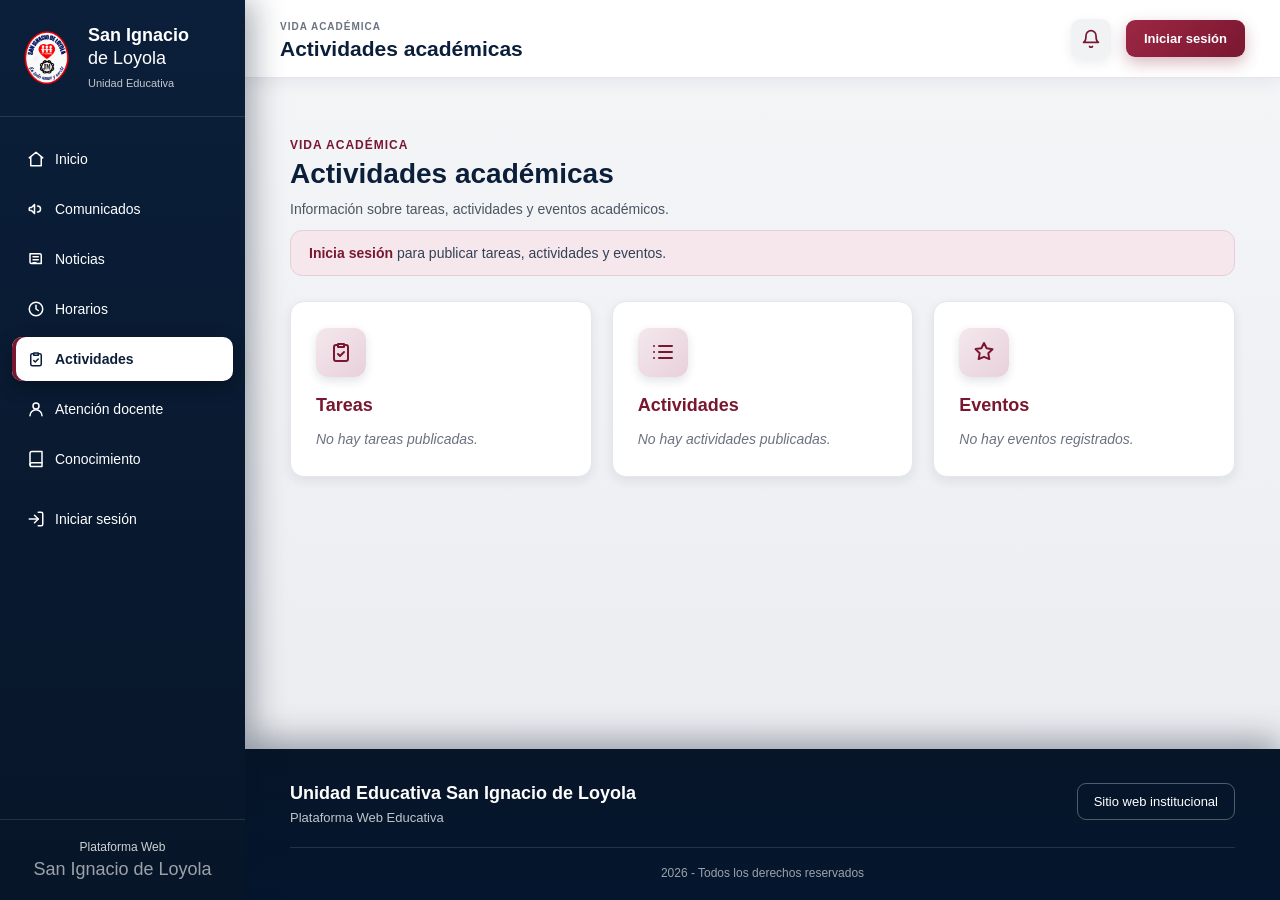
==== actividades.html @ c2bb5d1f "Agrega modulo Conocimiento con estudiantes y docentes" ====
<!DOCTYPE html>
<html lang="es">

<head>
    <meta charset="UTF-8">
    <meta name="viewport" content="width=device-width, initial-scale=1.0">

    <title>Actividades - San Ignacio de Loyola</title>

    <link rel="icon" type="image/png" href="logo.png">
    <link rel="stylesheet" href="estilos.css">
</head>

<body>

    <aside class="barra-lateral">

        <div class="marca">

            <div class="logo-circular">
    <img src="logo.png" alt="Logo San Ignacio de Loyola">
</div>

            <div class="nombre-colegio">
                <h1>San Ignacio</h1>
                <p>de Loyola</p>
                <span>Unidad Educativa</span>
            </div>

        </div>

        <nav class="menu-lateral">

            <a href="index.html">
                <span>Inicio</span>
            </a>

            <a href="comunicados.html">
                <span>Comunicados</span>
            </a>

            <a href="noticias.html">
                <span>Noticias</span>
            </a>

            <a href="horarios.html">
                <span>Horarios</span>
            </a>

            <a href="actividades.html" class="activo">
                <span>Actividades</span>
            </a>

            <a href="docentes.html">
                <span>Atención docente</span>
            </a>

            <a href="conocimiento.html">
                <span>Conocimiento</span>
            </a>

            <a href="login.html" class="menu-login">
                <span>Iniciar sesión</span>
            </a>

        </nav>

        <div class="lateral-pie">
            <p>Plataforma Web</p>
            <span>San Ignacio de Loyola</span>
        </div>

    </aside>

    <div class="contenido-principal">

        <header class="barra-superior">

            <div>
                <span class="pequeno-titulo">
                    VIDA ACADÉMICA
                </span>

                <h2>
                    Actividades académicas
                </h2>
            </div>

            <div class="acciones-superior">

                <button class="boton-icono" title="Notificaciones" aria-label="Notificaciones">
                </button>

                <a href="login.html" class="boton-acceso">
                    Iniciar sesión
                </a>

            </div>

        </header>

        <main>

            <section class="seccion">

                <div class="titulo-seccion">

                    <span>VIDA ACADÉMICA</span>

                    <h2>
                        Actividades académicas
                    </h2>

                    <p>
                        Información sobre tareas, actividades
                        y eventos académicos.
                    </p>

                </div>

                <p class="aviso-sesion" id="aviso-sesion" hidden>

                    <a href="login.html">Inicia sesión</a>
                    para publicar tareas, actividades y eventos.

                </p>

                <div class="panel-publicar" id="panel-publicar" hidden>

                    <div class="panel-encabezado">

                        <h3>Publicar nueva actividad</h3>

                        <button
                            type="button"
                            id="cerrar-sesion"
                            class="boton-cerrar"
                        >
                            Cerrar sesión
                        </button>

                    </div>

                    <form id="form-publicar">

                        <div class="campo">

                            <label for="tipo">Tipo</label>

                            <select id="tipo" name="tipo">
                                <option value="tarea">Tarea</option>
                                <option value="actividad">Actividad</option>
                                <option value="evento">Evento</option>
                            </select>

                        </div>

                        <div class="campo">

                            <label for="titulo">Título</label>

                            <input
                                type="text"
                                id="titulo"
                                name="titulo"
                                maxlength="120"
                                required
                            >

                        </div>

                        <div class="campo campo-ancho">

                            <label for="descripcion">Descripción</label>

                            <textarea
                                id="descripcion"
                                name="descripcion"
                                rows="3"
                                maxlength="500"
                                required
                            ></textarea>

                        </div>

                        <div class="campo" id="campo-fecha" hidden>

                            <label for="fecha">Fecha del evento</label>

                            <input type="date" id="fecha" name="fecha">

                        </div>

                        <div class="campo-acciones">

                            <button
                                type="submit"
                                class="boton-tarjeta"
                                id="boton-publicar"
                            >
                                Publicar
                            </button>

                            <button
                                type="button"
                                class="boton-cancelar"
                                id="cancelar-edicion"
                                hidden
                            >
                                Cancelar
                            </button>

                        </div>

                    </form>

                </div>

                <div class="tarjetas">

                    <article class="tarjeta">

                        <div class="icono-tarjeta icono-clipboard">
                        </div>

                        <h3>
                            Tareas
                        </h3>

                        <div class="lista-items" id="lista-tarea"></div>

                    </article>

                    <article class="tarjeta">

                        <div class="icono-tarjeta icono-list">
                        </div>

                        <h3>
                            Actividades
                        </h3>

                        <div class="lista-items" id="lista-actividad"></div>

                    </article>

                    <article class="tarjeta">

                        <div class="icono-tarjeta icono-star">
                        </div>

                        <h3>
                            Eventos
                        </h3>

                        <div class="lista-items" id="lista-evento"></div>

                    </article>

                </div>

            </section>

        </main>

        <footer>

            <div class="pie-contenido">

                <div class="pie-marca">

                    <h3>
                        Unidad Educativa San Ignacio de Loyola
                    </h3>

                    <p>
                        Plataforma Web Educativa
                    </p>

                </div>

                <div class="pie-enlace">

                    <a
                        href="https://sites.google.com/view/sanignaciooruro"
                        target="_blank"
                        rel="noopener"
                    >
                        Sitio web institucional
                    </a>

                </div>

            </div>

            <div class="pie-inferior">

                <p>
                    2026 - Todos los derechos reservados
                </p>

            </div>

        </footer>

    </div>

    <script src="sesion.js"></script>
    <script src="actividades.js"></script>

</body>

</html>
---- estilos.css ----
/* =========================================
   ESTILOS GENERALES
========================================= */

* {
    margin: 0;
    padding: 0;
    box-sizing: border-box;
}

:root {
    --guindo: #7a1730;
    --guindo-claro: #9c2745;
    --guindo-oscuro: #5c1124;
    --azul: #0b1f3a;
    --azul-oscuro: #071528;
    --azul-claro: #14315a;
    --texto: #111111;
    --texto-suave: #4b5563;
    --borde: #e5e7eb;
    --blanco: #ffffff;
    --negro: #000000;
    --sombra-sm: 0 4px 12px rgba(11, 31, 58, 0.08);
    --sombra-md: 0 10px 25px rgba(11, 31, 58, 0.14);
    --sombra-lg: 0 20px 45px rgba(11, 31, 58, 0.22);
    --transicion: all 0.3s ease;
}

html {
    scroll-behavior: smooth;
}

body {
    font-family: Arial, Helvetica, sans-serif;
    background: linear-gradient(180deg, #f5f6f8 0%, #e9ebef 100%);
    background-attachment: fixed;
    color: var(--texto);
    min-height: 100vh;
}

::selection {
    background: var(--azul);
    color: white;
}

::-webkit-scrollbar {
    width: 11px;
}

::-webkit-scrollbar-track {
    background: #e5e7eb;
}

::-webkit-scrollbar-thumb {
    background: linear-gradient(180deg, var(--azul), var(--azul-claro));
    border-radius: 20px;
    border: 2px solid #e5e7eb;
}

::-webkit-scrollbar-thumb:hover {
    background: var(--azul-claro);
}

a:focus-visible,
button:focus-visible,
input:focus-visible {
    outline: 3px solid #7a1730;
    outline-offset: 2px;
}


/* =========================================
   ICONOS
========================================= */

.menu-lateral a::before,
.icono-tarjeta::before,
.icono-grande::before,
.icono-noticia::before,
.icono-login::before,
.usuario-activo::before,
.boton-icono::before {
    content: "";

    display: block;

    flex-shrink: 0;

    background-color: currentColor;

    -webkit-mask-repeat: no-repeat;
    mask-repeat: no-repeat;

    -webkit-mask-position: center;
    mask-position: center;

    -webkit-mask-size: contain;
    mask-size: contain;
}

.menu-lateral a::before {
    width: 18px;
    height: 18px;

    margin-right: 10px;
}

.boton-icono::before {
    width: 20px;
    height: 20px;

    margin: auto;
}

.usuario-activo::before {
    width: 16px;
    height: 16px;

    margin-right: 6px;
}

.icono-tarjeta::before,
.icono-grande::before,
.icono-noticia::before,
.icono-login::before {
    width: 24px;
    height: 24px;
}

.menu-lateral a[href="index.html"]::before {
    -webkit-mask-image: url("data:image/svg+xml,%3Csvg xmlns='http://www.w3.org/2000/svg' viewBox='0 0 24 24' fill='none' stroke='black' stroke-width='2' stroke-linecap='round' stroke-linejoin='round'%3E%3Cpath d='M3 10.5 12 3l9 7.5'/%3E%3Cpath d='M5 9.5V21h14V9.5'/%3E%3C/svg%3E");
    mask-image: url("data:image/svg+xml,%3Csvg xmlns='http://www.w3.org/2000/svg' viewBox='0 0 24 24' fill='none' stroke='black' stroke-width='2' stroke-linecap='round' stroke-linejoin='round'%3E%3Cpath d='M3 10.5 12 3l9 7.5'/%3E%3Cpath d='M5 9.5V21h14V9.5'/%3E%3C/svg%3E");
}

.menu-lateral a[href="comunicados.html"]::before,
.icono-megaphone::before {
    -webkit-mask-image: url("data:image/svg+xml,%3Csvg xmlns='http://www.w3.org/2000/svg' viewBox='0 0 24 24' fill='none' stroke='black' stroke-width='2' stroke-linecap='round' stroke-linejoin='round'%3E%3Cpath d='M3 11v2a1 1 0 0 0 1 1h2l4 4V6L6 10H4a1 1 0 0 0-1 1z'/%3E%3Cpath d='M14 8a4 4 0 0 1 0 8'/%3E%3C/svg%3E");
    mask-image: url("data:image/svg+xml,%3Csvg xmlns='http://www.w3.org/2000/svg' viewBox='0 0 24 24' fill='none' stroke='black' stroke-width='2' stroke-linecap='round' stroke-linejoin='round'%3E%3Cpath d='M3 11v2a1 1 0 0 0 1 1h2l4 4V6L6 10H4a1 1 0 0 0-1 1z'/%3E%3Cpath d='M14 8a4 4 0 0 1 0 8'/%3E%3C/svg%3E");
}

.menu-lateral a[href="noticias.html"]::before,
.icono-newspaper::before {
    -webkit-mask-image: url("data:image/svg+xml,%3Csvg xmlns='http://www.w3.org/2000/svg' viewBox='0 0 24 24' fill='none' stroke='black' stroke-width='2' stroke-linecap='round' stroke-linejoin='round'%3E%3Cpath d='M4 5h13a2 2 0 0 1 2 2v11H6a2 2 0 0 1-2-2V5z'/%3E%3Cpath d='M8 9h7'/%3E%3Cpath d='M8 13h7'/%3E%3Cpath d='M8 17h4'/%3E%3C/svg%3E");
    mask-image: url("data:image/svg+xml,%3Csvg xmlns='http://www.w3.org/2000/svg' viewBox='0 0 24 24' fill='none' stroke='black' stroke-width='2' stroke-linecap='round' stroke-linejoin='round'%3E%3Cpath d='M4 5h13a2 2 0 0 1 2 2v11H6a2 2 0 0 1-2-2V5z'/%3E%3Cpath d='M8 9h7'/%3E%3Cpath d='M8 13h7'/%3E%3Cpath d='M8 17h4'/%3E%3C/svg%3E");
}

.menu-lateral a[href="horarios.html"]::before,
.icono-clock::before {
    -webkit-mask-image: url("data:image/svg+xml,%3Csvg xmlns='http://www.w3.org/2000/svg' viewBox='0 0 24 24' fill='none' stroke='black' stroke-width='2' stroke-linecap='round' stroke-linejoin='round'%3E%3Ccircle cx='12' cy='12' r='9'/%3E%3Cpath d='M12 7v5l3 2'/%3E%3C/svg%3E");
    mask-image: url("data:image/svg+xml,%3Csvg xmlns='http://www.w3.org/2000/svg' viewBox='0 0 24 24' fill='none' stroke='black' stroke-width='2' stroke-linecap='round' stroke-linejoin='round'%3E%3Ccircle cx='12' cy='12' r='9'/%3E%3Cpath d='M12 7v5l3 2'/%3E%3C/svg%3E");
}

.menu-lateral a[href="actividades.html"]::before,
.icono-clipboard::before {
    -webkit-mask-image: url("data:image/svg+xml,%3Csvg xmlns='http://www.w3.org/2000/svg' viewBox='0 0 24 24' fill='none' stroke='black' stroke-width='2' stroke-linecap='round' stroke-linejoin='round'%3E%3Cpath d='M9 4h6v3H9z'/%3E%3Cpath d='M9 5H7a2 2 0 0 0-2 2v12a2 2 0 0 0 2 2h10a2 2 0 0 0 2-2V7a2 2 0 0 0-2-2h-2'/%3E%3Cpath d='M9 14l2 2 4-4'/%3E%3C/svg%3E");
    mask-image: url("data:image/svg+xml,%3Csvg xmlns='http://www.w3.org/2000/svg' viewBox='0 0 24 24' fill='none' stroke='black' stroke-width='2' stroke-linecap='round' stroke-linejoin='round'%3E%3Cpath d='M9 4h6v3H9z'/%3E%3Cpath d='M9 5H7a2 2 0 0 0-2 2v12a2 2 0 0 0 2 2h10a2 2 0 0 0 2-2V7a2 2 0 0 0-2-2h-2'/%3E%3Cpath d='M9 14l2 2 4-4'/%3E%3C/svg%3E");
}

.menu-lateral a[href="docentes.html"]::before,
.icono-person::before,
.usuario-activo::before {
    -webkit-mask-image: url("data:image/svg+xml,%3Csvg xmlns='http://www.w3.org/2000/svg' viewBox='0 0 24 24' fill='none' stroke='black' stroke-width='2' stroke-linecap='round' stroke-linejoin='round'%3E%3Ccircle cx='12' cy='8' r='4'/%3E%3Cpath d='M4 21a8 8 0 0 1 16 0'/%3E%3C/svg%3E");
    mask-image: url("data:image/svg+xml,%3Csvg xmlns='http://www.w3.org/2000/svg' viewBox='0 0 24 24' fill='none' stroke='black' stroke-width='2' stroke-linecap='round' stroke-linejoin='round'%3E%3Ccircle cx='12' cy='8' r='4'/%3E%3Cpath d='M4 21a8 8 0 0 1 16 0'/%3E%3C/svg%3E");
}

.menu-lateral a[href="login.html"]::before,
.icono-login-arrow::before {
    -webkit-mask-image: url("data:image/svg+xml,%3Csvg xmlns='http://www.w3.org/2000/svg' viewBox='0 0 24 24' fill='none' stroke='black' stroke-width='2' stroke-linecap='round' stroke-linejoin='round'%3E%3Cpath d='M15 3h4a2 2 0 0 1 2 2v14a2 2 0 0 1-2 2h-4'/%3E%3Cpath d='M10 17l5-5-5-5'/%3E%3Cpath d='M15 12H3'/%3E%3C/svg%3E");
    mask-image: url("data:image/svg+xml,%3Csvg xmlns='http://www.w3.org/2000/svg' viewBox='0 0 24 24' fill='none' stroke='black' stroke-width='2' stroke-linecap='round' stroke-linejoin='round'%3E%3Cpath d='M15 3h4a2 2 0 0 1 2 2v14a2 2 0 0 1-2 2h-4'/%3E%3Cpath d='M10 17l5-5-5-5'/%3E%3Cpath d='M15 12H3'/%3E%3C/svg%3E");
}

.boton-icono::before,
.icono-bell::before {
    -webkit-mask-image: url("data:image/svg+xml,%3Csvg xmlns='http://www.w3.org/2000/svg' viewBox='0 0 24 24' fill='none' stroke='black' stroke-width='2' stroke-linecap='round' stroke-linejoin='round'%3E%3Cpath d='M18 8a6 6 0 1 0-12 0c0 7-3 8-3 8h18s-3-1-3-8'/%3E%3Cpath d='M13.7 21a2 2 0 0 1-3.4 0'/%3E%3C/svg%3E");
    mask-image: url("data:image/svg+xml,%3Csvg xmlns='http://www.w3.org/2000/svg' viewBox='0 0 24 24' fill='none' stroke='black' stroke-width='2' stroke-linecap='round' stroke-linejoin='round'%3E%3Cpath d='M18 8a6 6 0 1 0-12 0c0 7-3 8-3 8h18s-3-1-3-8'/%3E%3Cpath d='M13.7 21a2 2 0 0 1-3.4 0'/%3E%3C/svg%3E");
}

.icono-calendar::before {
    -webkit-mask-image: url("data:image/svg+xml,%3Csvg xmlns='http://www.w3.org/2000/svg' viewBox='0 0 24 24' fill='none' stroke='black' stroke-width='2' stroke-linecap='round' stroke-linejoin='round'%3E%3Crect x='3' y='4' width='18' height='18' rx='2'/%3E%3Cpath d='M16 2v4'/%3E%3Cpath d='M8 2v4'/%3E%3Cpath d='M3 10h18'/%3E%3C/svg%3E");
    mask-image: url("data:image/svg+xml,%3Csvg xmlns='http://www.w3.org/2000/svg' viewBox='0 0 24 24' fill='none' stroke='black' stroke-width='2' stroke-linecap='round' stroke-linejoin='round'%3E%3Crect x='3' y='4' width='18' height='18' rx='2'/%3E%3Cpath d='M16 2v4'/%3E%3Cpath d='M8 2v4'/%3E%3Cpath d='M3 10h18'/%3E%3C/svg%3E");
}

.icono-list::before {
    -webkit-mask-image: url("data:image/svg+xml,%3Csvg xmlns='http://www.w3.org/2000/svg' viewBox='0 0 24 24' fill='none' stroke='black' stroke-width='2' stroke-linecap='round' stroke-linejoin='round'%3E%3Cpath d='M8 6h13'/%3E%3Cpath d='M8 12h13'/%3E%3Cpath d='M8 18h13'/%3E%3Cpath d='M3 6h.01'/%3E%3Cpath d='M3 12h.01'/%3E%3Cpath d='M3 18h.01'/%3E%3C/svg%3E");
    mask-image: url("data:image/svg+xml,%3Csvg xmlns='http://www.w3.org/2000/svg' viewBox='0 0 24 24' fill='none' stroke='black' stroke-width='2' stroke-linecap='round' stroke-linejoin='round'%3E%3Cpath d='M8 6h13'/%3E%3Cpath d='M8 12h13'/%3E%3Cpath d='M8 18h13'/%3E%3Cpath d='M3 6h.01'/%3E%3Cpath d='M3 12h.01'/%3E%3Cpath d='M3 18h.01'/%3E%3C/svg%3E");
}

.icono-star::before {
    -webkit-mask-image: url("data:image/svg+xml,%3Csvg xmlns='http://www.w3.org/2000/svg' viewBox='0 0 24 24' fill='none' stroke='black' stroke-width='2' stroke-linecap='round' stroke-linejoin='round'%3E%3Cpath d='m12 3 2.6 5.3 5.9.9-4.2 4.1 1 5.8L12 16.8 6.7 19l1-5.8-4.2-4.1 5.9-.9z'/%3E%3C/svg%3E");
    mask-image: url("data:image/svg+xml,%3Csvg xmlns='http://www.w3.org/2000/svg' viewBox='0 0 24 24' fill='none' stroke='black' stroke-width='2' stroke-linecap='round' stroke-linejoin='round'%3E%3Cpath d='m12 3 2.6 5.3 5.9.9-4.2 4.1 1 5.8L12 16.8 6.7 19l1-5.8-4.2-4.1 5.9-.9z'/%3E%3C/svg%3E");
}

.icono-lock::before {
    -webkit-mask-image: url("data:image/svg+xml,%3Csvg xmlns='http://www.w3.org/2000/svg' viewBox='0 0 24 24' fill='none' stroke='black' stroke-width='2' stroke-linecap='round' stroke-linejoin='round'%3E%3Crect x='5' y='11' width='14' height='9' rx='2'/%3E%3Cpath d='M8 11V8a4 4 0 0 1 8 0v3'/%3E%3C/svg%3E");
    mask-image: url("data:image/svg+xml,%3Csvg xmlns='http://www.w3.org/2000/svg' viewBox='0 0 24 24' fill='none' stroke='black' stroke-width='2' stroke-linecap='round' stroke-linejoin='round'%3E%3Crect x='5' y='11' width='14' height='9' rx='2'/%3E%3Cpath d='M8 11V8a4 4 0 0 1 8 0v3'/%3E%3C/svg%3E");
}

.menu-lateral a[href="conocimiento.html"]::before,
.icono-book::before {
    -webkit-mask-image: url("data:image/svg+xml,%3Csvg xmlns='http://www.w3.org/2000/svg' viewBox='0 0 24 24' fill='none' stroke='black' stroke-width='2' stroke-linecap='round' stroke-linejoin='round'%3E%3Cpath d='M4 19.5A2.5 2.5 0 0 1 6.5 17H20'/%3E%3Cpath d='M6.5 2H20v20H6.5A2.5 2.5 0 0 1 4 19.5v-15A2.5 2.5 0 0 1 6.5 2z'/%3E%3C/svg%3E");
    mask-image: url("data:image/svg+xml,%3Csvg xmlns='http://www.w3.org/2000/svg' viewBox='0 0 24 24' fill='none' stroke='black' stroke-width='2' stroke-linecap='round' stroke-linejoin='round'%3E%3Cpath d='M4 19.5A2.5 2.5 0 0 1 6.5 17H20'/%3E%3Cpath d='M6.5 2H20v20H6.5A2.5 2.5 0 0 1 4 19.5v-15A2.5 2.5 0 0 1 6.5 2z'/%3E%3C/svg%3E");
}

.icono-pdf::before {
    -webkit-mask-image: url("data:image/svg+xml,%3Csvg xmlns='http://www.w3.org/2000/svg' viewBox='0 0 24 24' fill='none' stroke='black' stroke-width='2' stroke-linecap='round' stroke-linejoin='round'%3E%3Cpath d='M14 2H6a2 2 0 0 0-2 2v16a2 2 0 0 0 2 2h12a2 2 0 0 0 2-2V8z'/%3E%3Cpath d='M14 2v6h6'/%3E%3Cpath d='M8 13h8'/%3E%3Cpath d='M8 17h8'/%3E%3C/svg%3E");
    mask-image: url("data:image/svg+xml,%3Csvg xmlns='http://www.w3.org/2000/svg' viewBox='0 0 24 24' fill='none' stroke='black' stroke-width='2' stroke-linecap='round' stroke-linejoin='round'%3E%3Cpath d='M14 2H6a2 2 0 0 0-2 2v16a2 2 0 0 0 2 2h12a2 2 0 0 0 2-2V8z'/%3E%3Cpath d='M14 2v6h6'/%3E%3Cpath d='M8 13h8'/%3E%3Cpath d='M8 17h8'/%3E%3C/svg%3E");
}


/* =========================================
   MENÚ LATERAL
========================================= */

.barra-lateral {
    position: fixed;
    left: 0;
    top: 0;

    width: 245px;
    height: 100vh;

    background: linear-gradient(
        180deg,
        #0b1f3a,
        #071528
    );

    color: white;

    display: flex;
    flex-direction: column;

    z-index: 1000;

    box-shadow: 8px 0 30px rgba(7, 21, 40, 0.35);
}


/* =========================================
   MARCA / LOGO
========================================= */

.marca {
    display: flex;
    align-items: center;

    padding: 25px 18px;

    border-bottom: 1px solid rgba(255, 255, 255, 0.12);
}

.logo-circular {
    width: 58px;
    height: 58px;

    display: flex;
    align-items: center;
    justify-content: center;

    margin-right: 12px;
}

.logo-circular img {
    width: 100%;
    height: 100%;

    object-fit: contain;

    display: block;
}

.nombre-colegio h1 {
    font-size: 18px;
    margin-bottom: 2px;
}

.nombre-colegio p {
    font-size: 18px;
    margin-bottom: 4px;
}

.nombre-colegio span {
    font-size: 11px;
    opacity: 0.75;
}


/* =========================================
   MENÚ
========================================= */

.menu-lateral {
    padding: 20px 12px;

    display: flex;
    flex-direction: column;

    gap: 6px;
}

.menu-lateral a {
    display: flex;
    align-items: center;

    padding: 13px 15px;

    color: white;
    text-decoration: none;

    border-radius: 10px;

    font-size: 14px;

    transition: all 0.3s ease;
}

.menu-lateral a:hover {
    background: rgba(255, 255, 255, 0.14);

    transform: translateX(4px);

    box-shadow: 0 4px 12px rgba(0, 0, 0, 0.25);
}

.menu-lateral a.activo {
    background: white;
    color: #0b1f3a;

    font-weight: bold;

    box-shadow: 0 6px 18px rgba(0, 0, 0, 0.3), inset 4px 0 0 var(--guindo);
}

.menu-login {
    margin-top: 10px;
}


/* =========================================
   PIE DEL MENÚ LATERAL
========================================= */

.lateral-pie {
    margin-top: auto;

    padding: 20px;

    border-top: 1px solid rgba(255, 255, 255, 0.12);

    text-align: center;
}

.lateral-pie p {
    font-size: 12px;
    opacity: 0.8;

    margin-bottom: 5px;
}

.lateral-pie span {
    font-size: 18px;
    opacity: 0.6;
}


/* =========================================
   CONTENIDO PRINCIPAL
========================================= */

.contenido-principal {
    margin-left: 245px;

    min-height: 100vh;

    display: flex;
    flex-direction: column;
}

.contenido-principal main {
    flex: 1;
}


/* =========================================
   BARRA SUPERIOR
========================================= */

.barra-superior {
    height: 78px;

    background: white;

    display: flex;
    align-items: center;
    justify-content: space-between;

    padding: 0 35px;

    border-bottom: 1px solid #e5e7eb;

    box-shadow: 0 4px 18px rgba(11, 31, 58, 0.07);

    position: sticky;
    top: 0;

    z-index: 900;
}

.pequeno-titulo {
    font-size: 10px;

    color: #6b7280;

    letter-spacing: 1px;

    font-weight: bold;
}

.barra-superior h2 {
    font-size: 21px;

    color: #0b1f3a;

    margin-top: 3px;
}

.barra-superior h2.nombre-escuela {
    font-size: 18px;
}

.acciones-superior {
    display: flex;
    align-items: center;

    gap: 15px;
}

.boton-icono {
    width: 40px;
    height: 40px;

    border: none;

    background: #f1f2f4;

    color: var(--guindo);

    border-radius: 10px;

    display: flex;
    align-items: center;
    justify-content: center;

    cursor: pointer;

    box-shadow: var(--sombra-sm);

    transition: var(--transicion);
}

.boton-icono:hover {
    background: #e2e4e8;

    transform: translateY(-2px);

    box-shadow: var(--sombra-md);
}

.boton-acceso {
    background: linear-gradient(135deg, #9c2745, #7a1730);

    color: white;

    text-decoration: none;

    padding: 11px 18px;

    border-radius: 9px;

    font-size: 13px;

    font-weight: bold;

    box-shadow: 0 6px 16px rgba(122, 23, 48, 0.3);

    transition: var(--transicion);
}

.boton-acceso:hover {
    background: linear-gradient(135deg, #7a1730, #5c1124);

    transform: translateY(-2px);

    box-shadow: 0 10px 22px rgba(122, 23, 48, 0.4);
}

.usuario-activo {
    display: inline-flex;
    align-items: center;

    padding: 8px 14px;

    background: #f4e8ed;

    color: var(--guindo);

    border-radius: 20px;

    font-size: 13px;

    font-weight: bold;

    box-shadow: var(--sombra-sm);
}

.boton-salir {
    padding: 10px 16px;

    background: #fee2e2;

    color: #b91c1c;

    border: none;

    border-radius: 9px;

    font-size: 12px;

    font-weight: bold;

    cursor: pointer;

    transition: var(--transicion);
}

.boton-salir:hover {
    background: #fecaca;

    transform: translateY(-2px);
}


/* =========================================
   HERO
========================================= */

.hero {
    min-height: 470px;

    display: flex;
    align-items: center;

    padding: 60px;

    background-image:
        linear-gradient(
            rgba(11, 31, 58, 0.82),
            rgba(7, 21, 40, 0.82)
        ),
        url("https://encrypted-tbn0.gstatic.com/images?q=tbn:ANd9GcRSVLHzj5W8ox091CoyPTB5MSC0ag2upLUj8C2b3s9TCWr41BCkkrJ-tNOh&s=10");

    background-size: cover;
    background-position: center;

    position: relative;
    overflow: hidden;

    box-shadow: var(--sombra-lg);

    animation: heroAparece 0.9s ease both;
}

.hero-contenido {
    max-width: 700px;

    color: white;

    animation: fadeInUp 0.9s 0.15s ease both;
}

.etiqueta {
    display: inline-block;

    padding: 7px 14px;

    background: rgba(255, 255, 255, 0.18);

    border: 1px solid rgba(255, 255, 255, 0.35);

    border-radius: 20px;

    font-size: 11px;

    letter-spacing: 1px;

    margin-bottom: 18px;

    box-shadow: 0 4px 12px rgba(0, 0, 0, 0.2);

    backdrop-filter: blur(4px);
}

.hero h1 {
    font-size: 43px;

    line-height: 1.15;

    margin-bottom: 8px;
}

.hero h2 {
    font-size: 18px;

    font-weight: normal;

    margin-bottom: 20px;
}

.hero-texto {
    font-size: 16px;

    line-height: 1.7;

    max-width: 600px;

    color: rgba(255, 255, 255, 0.9);

    margin-bottom: 28px;
}

.boton-principal {
    display: inline-block;

    background: white;

    color: #0b1f3a;

    text-decoration: none;

    padding: 13px 22px;

    border-radius: 9px;

    font-size: 14px;

    font-weight: bold;

    box-shadow: 0 8px 22px rgba(0, 0, 0, 0.25);

    transition: var(--transicion);
}

.boton-principal:hover {
    transform: translateY(-3px);

    box-shadow: 0 14px 30px rgba(0, 0, 0, 0.35);
}


/* =========================================
   SECCIONES
========================================= */

section {
    padding: 60px 45px;
}

.titulo-seccion {
    margin-bottom: 10px;
}

.titulo-seccion span {
    display: block;

    color: var(--guindo);

    font-size: 12px;

    font-weight: bold;

    letter-spacing: 1px;

    margin-bottom: 6px;
}

.titulo-seccion h2 {
    color: var(--azul);

    font-size: 28px;

    margin-bottom: 8px;
}

.titulo-seccion p {
    color: var(--texto-suave);

    font-size: 14px;

    line-height: 1.6;
}

.subtitulo-seccion {
    color: #6b7280;

    font-size: 14px;

    margin-bottom: 30px;
}


/* =========================================
   TARJETAS
========================================= */

.tarjetas {
    display: grid;

    grid-template-columns: repeat(3, 1fr);

    gap: 20px;
}

.tarjeta {
    background: white;

    border-radius: 14px;

    padding: 25px;

    box-shadow: var(--sombra-sm);

    border: 1px solid #e5e7eb;

    transition: var(--transicion);

    animation: fadeInUp 0.6s ease backwards;
}

.tarjeta:nth-child(2) {
    animation-delay: 0.1s;
}

.tarjeta:nth-child(3) {
    animation-delay: 0.2s;
}

.tarjeta:hover {
    transform: translateY(-6px);

    box-shadow: var(--sombra-lg);

    border-color: #e4cfd7;
}

.icono-tarjeta,
.icono-grande,
.icono-noticia,
.icono-login {
    width: 50px;
    height: 50px;

    border-radius: 12px;

    background: linear-gradient(135deg, #f4e8ed, #e8d0da);

    color: var(--guindo);

    display: flex;
    align-items: center;
    justify-content: center;

    margin-bottom: 18px;

    box-shadow: inset 0 1px 0 rgba(255, 255, 255, 0.8), 0 4px 10px rgba(11, 31, 58, 0.12);

    transition: var(--transicion);
}

.tarjeta:hover .icono-tarjeta,
.noticia:hover .icono-noticia {
    transform: translateY(-3px) scale(1.06);

    box-shadow: inset 0 1px 0 rgba(255, 255, 255, 0.8), 0 10px 20px rgba(11, 31, 58, 0.22);
}

.tarjeta h3 {
    color: var(--guindo);

    font-size: 18px;

    margin-bottom: 10px;
}

.tarjeta p {
    color: #6b7280;

    font-size: 14px;

    line-height: 1.6;
}


/* =========================================
   NOTICIAS
========================================= */

.noticias {
    display: grid;

    grid-template-columns: repeat(2, 1fr);

    gap: 25px;
}

.noticia {
    background: white;

    border-radius: 14px;

    padding: 25px;

    border: 1px solid #e5e7eb;

    box-shadow: var(--sombra-sm);

    transition: var(--transicion);

    animation: fadeInUp 0.6s ease backwards;
}

.noticia:nth-child(2) {
    animation-delay: 0.1s;
}

.noticia:hover {
    transform: translateY(-6px);

    box-shadow: var(--sombra-lg);

    border-color: #e4cfd7;
}

.noticia-fecha {
    color: #64748b;

    font-size: 12px;

    margin-bottom: 10px;
}

.noticia h3 {
    color: var(--guindo);

    font-size: 19px;

    margin-bottom: 10px;
}

.noticia p {
    color: #6b7280;

    line-height: 1.6;

    font-size: 14px;
}


/* =========================================
   TARJETA GRANDE
========================================= */

.tarjeta-grande {
    background: white;

    border-radius: 16px;

    padding: 30px;

    border: 1px solid #e5e7eb;

    box-shadow: var(--sombra-md);

    transition: var(--transicion);

    animation: fadeInUp 0.6s ease backwards;
}

.tarjeta-grande:hover {
    transform: translateY(-4px);

    box-shadow: var(--sombra-lg);

    border-color: #e4cfd7;
}

.tarjeta-grande .tabla-contenedor {
    margin-top: 18px;
}

/* =========================================
   INICIO: HISTORIA, FUNDADORES E IDENTIDAD
========================================= */

.linea-tiempo {
    list-style: none;

    position: relative;

    max-width: 820px;

    margin: 0 auto;

    padding: 10px 0;
}

.linea-tiempo::before {
    content: "";

    position: absolute;

    left: 15px;
    top: 0;
    bottom: 0;

    width: 3px;

    background: linear-gradient(180deg, var(--guindo), var(--azul));

    border-radius: 3px;
}

.linea-tiempo li {
    position: relative;

    padding: 0 0 30px 52px;

    animation: fadeInUp 0.5s ease backwards;
}

.linea-tiempo li:last-child {
    padding-bottom: 0;
}

.linea-tiempo li::before {
    content: "";

    position: absolute;

    left: 8px;
    top: 4px;

    width: 17px;
    height: 17px;

    background: white;

    border: 3px solid var(--guindo);

    border-radius: 50%;

    box-shadow: 0 0 0 4px rgba(122, 23, 48, 0.12);
}

.linea-tiempo .anio {
    display: inline-block;

    color: var(--guindo);

    font-size: 14px;

    font-weight: bold;

    letter-spacing: 0.5px;

    margin-bottom: 2px;
}

.linea-tiempo h3 {
    color: var(--azul);

    font-size: 17px;

    margin-bottom: 6px;
}

.linea-tiempo p {
    color: var(--texto-suave);

    font-size: 14px;

    line-height: 1.65;
}

.fundadores {
    display: grid;

    grid-template-columns: repeat(4, 1fr);

    gap: 20px;
}

.fundador {
    background: white;

    border: 1px solid var(--borde);

    border-top: 4px solid var(--guindo);

    border-radius: 14px;

    padding: 24px;

    box-shadow: var(--sombra-sm);

    transition: var(--transicion);

    animation: fadeInUp 0.6s ease backwards;
}

.fundador:hover {
    transform: translateY(-6px);

    box-shadow: var(--sombra-lg);
}

.fundador h3 {
    color: var(--azul);

    font-size: 16px;

    margin-bottom: 8px;
}

.fundador p {
    color: var(--texto-suave);

    font-size: 13px;

    line-height: 1.6;
}

.destacado-identidad {
    position: relative;

    overflow: hidden;

    background: linear-gradient(135deg, var(--azul), var(--guindo-oscuro));

    color: white;

    border-radius: 20px;

    padding: 55px 45px;

    text-align: center;

    box-shadow: var(--sombra-lg);

    animation: fadeInUp 0.6s ease backwards;
}

.destacado-identidad > span {
    display: inline-block;

    color: #e6b9c6;

    font-size: 12px;

    font-weight: bold;

    letter-spacing: 2px;

    margin-bottom: 14px;
}

.destacado-identidad h2 {
    font-size: 32px;

    margin-bottom: 16px;
}

.destacado-identidad p {
    max-width: 720px;

    margin: 0 auto;

    color: rgba(255, 255, 255, 0.9);

    font-size: 15px;

    line-height: 1.8;
}


/* =========================================
   HORARIOS
========================================= */

.leyenda-materias {
    display: flex;
    flex-wrap: wrap;

    gap: 8px;

    margin-bottom: 30px;

    padding: 18px;

    background: white;

    border: 1px solid var(--borde);

    border-radius: 14px;

    box-shadow: var(--sombra-sm);
}

.materia-chip {
    display: inline-block;

    padding: 5px 12px;

    background: #f4e8ed;

    color: var(--guindo);

    border-radius: 20px;

    font-size: 12px;

    font-weight: bold;
}

.horario-curso {
    margin-bottom: 30px;

    padding: 25px;

    background: white;

    border: 1px solid var(--borde);

    border-radius: 16px;

    box-shadow: var(--sombra-md);

    animation: fadeInUp 0.5s ease backwards;
}

.horario-curso h3 {
    color: var(--guindo);

    font-size: 20px;

    margin-bottom: 15px;
}

.materias-celda {
    display: flex;
    flex-direction: column;

    gap: 5px;
}

.materias-celda .materia-chip {
    padding: 4px 8px;

    font-size: 11px;

    text-align: center;
}


/* =========================================
   CONOCIMIENTO
========================================= */

.tabs {
    display: flex;
    flex-wrap: wrap;

    gap: 8px;

    margin-bottom: 25px;

    border-bottom: 2px solid var(--borde);
}

.tab {
    padding: 12px 24px;

    background: transparent;

    border: none;
    border-bottom: 3px solid transparent;

    margin-bottom: -2px;

    color: var(--texto-suave);

    font-size: 15px;

    font-weight: bold;

    cursor: pointer;

    transition: var(--transicion);
}

.tab:hover {
    color: var(--guindo);
}

.tab.activo {
    color: var(--guindo);

    border-bottom-color: var(--guindo);
}

.pdf-grid {
    display: grid;

    grid-template-columns: repeat(3, 1fr);

    gap: 20px;
}

.pdf-card {
    background: white;

    border: 1px solid var(--borde);

    border-radius: 14px;

    padding: 25px;

    box-shadow: var(--sombra-sm);

    transition: var(--transicion);

    animation: fadeInUp 0.5s ease backwards;
}

.pdf-card:hover {
    transform: translateY(-6px);

    box-shadow: var(--sombra-lg);
}

.pdf-card h3 {
    color: var(--azul);

    font-size: 17px;

    margin-bottom: 6px;
}

.pdf-card p {
    color: var(--texto-suave);

    font-size: 13px;

    margin-bottom: 16px;
}

.pdf-acciones {
    display: flex;
    flex-wrap: wrap;
    align-items: center;

    gap: 10px;
}

.pdf-acciones .boton-tarjeta {
    margin-top: 0;
}

.pdf-acciones .boton-cerrar {
    display: inline-block;

    text-decoration: none;

    background: #e2e4e8;

    color: #334155;
}

.visor-pdf {
    margin-top: 30px;

    background: white;

    border: 1px solid var(--borde);

    border-radius: 16px;

    box-shadow: var(--sombra-md);

    overflow: hidden;

    animation: fadeInUp 0.4s ease backwards;
}

.visor-encabezado {
    display: flex;
    align-items: center;
    justify-content: space-between;
    flex-wrap: wrap;

    gap: 15px;

    padding: 16px 20px;

    background: linear-gradient(135deg, var(--azul), var(--guindo-oscuro));

    color: white;
}

.visor-encabezado h3 {
    font-size: 16px;
}

.visor-acciones {
    display: flex;
    align-items: center;

    gap: 10px;
}

.visor-acciones a {
    padding: 8px 14px;

    color: white;

    text-decoration: none;

    font-size: 12px;

    font-weight: bold;

    border: 1px solid rgba(255, 255, 255, 0.4);

    border-radius: 8px;

    transition: var(--transicion);
}

.visor-acciones a:hover {
    background: rgba(255, 255, 255, 0.16);
}

.visor-pdf iframe {
    width: 100%;
    height: 75vh;

    border: none;

    display: block;
}

.tarjeta-grande h3 {
    color: var(--guindo);

    margin-bottom: 15px;

    font-size: 21px;
}

.tarjeta-grande p {
    color: #6b7280;

    line-height: 1.7;

    font-size: 14px;
}

.boton-tarjeta {
    display: inline-block;

    margin-top: 18px;

    padding: 11px 20px;

    background: linear-gradient(135deg, #9c2745, #7a1730);

    color: white;

    border: none;

    border-radius: 9px;

    font-size: 13px;

    font-weight: bold;

    cursor: pointer;

    box-shadow: 0 6px 16px rgba(122, 23, 48, 0.3);

    transition: var(--transicion);
}

.boton-tarjeta:hover {
    background: linear-gradient(135deg, #7a1730, #5c1124);

    transform: translateY(-2px);

    box-shadow: 0 10px 22px rgba(122, 23, 48, 0.4);
}

.boton-cancelar {
    margin-top: 0;

    margin-left: 10px;

    padding: 11px 20px;

    background: #e5e7eb;

    color: #334155;

    border: none;

    border-radius: 9px;

    font-size: 13px;

    font-weight: bold;

    cursor: pointer;

    transition: var(--transicion);
}

.boton-cancelar:hover {
    background: #cbd5e1;
}


/* =========================================
   ACTIVIDADES
========================================= */

.actividades {
    display: grid;

    grid-template-columns: repeat(3, 1fr);

    gap: 20px;
}

.actividad {
    background: white;

    padding: 25px;

    border-radius: 14px;

    border: 1px solid #e5e7eb;

    box-shadow: 0 4px 15px rgba(0, 0, 0, 0.05);
}

.actividad h3 {
    color: var(--guindo);

    margin-bottom: 10px;
}

.actividad p {
    color: #6b7280;

    font-size: 14px;

    line-height: 1.6;
}


/* =========================================
   LOGIN
========================================= */

.login {
    max-width: 480px;

    margin: auto;

    background: white;

    padding: 35px;

    border-radius: 16px;

    border: 1px solid #e5e7eb;

    box-shadow: var(--sombra-md);

    text-align: center;

    animation: fadeInUp 0.6s ease both;
}

.login .icono-login {
    margin: 0 auto 18px;
}

.login h2 {
    color: var(--guindo);

    font-size: 22px;

    margin-bottom: 10px;
}

.login > p {
    color: #6b7280;

    font-size: 14px;

    line-height: 1.6;

    margin-bottom: 22px;
}

.login form {
    text-align: left;
}

.login label {
    display: block;

    color: #334155;

    font-size: 13px;

    font-weight: bold;

    margin-bottom: 7px;
}

.login input {
    width: 100%;

    padding: 13px;

    border: 1px solid #cbd5e1;

    border-radius: 8px;

    outline: none;

    margin-bottom: 18px;

    font-size: 14px;
}

.login input:focus {
    border-color: var(--guindo);

    box-shadow: 0 0 0 3px rgba(122, 23, 48, 0.12);
}

.login-info {
    max-width: 640px;

    margin: 25px auto 0;

    padding: 0 10px;

    color: var(--texto-suave);

    font-size: 13px;

    line-height: 1.7;

    text-align: center;
}

.login-error {
    background: #fee2e2;

    color: #b91c1c;

    border: 1px solid #fecaca;

    border-radius: 8px;

    padding: 10px 14px;

    font-size: 13px;

    text-align: left;

    margin-bottom: 18px;
}

.boton-ingresar {
    width: 100%;

    padding: 13px;

    background: linear-gradient(135deg, #9c2745, #7a1730);

    color: white;

    border: none;

    border-radius: 8px;

    font-size: 14px;

    font-weight: bold;

    cursor: pointer;

    box-shadow: 0 6px 16px rgba(122, 23, 48, 0.3);

    transition: var(--transicion);
}

.boton-ingresar:hover {
    background: linear-gradient(135deg, #7a1730, #5c1124);

    transform: translateY(-2px);

    box-shadow: 0 10px 22px rgba(122, 23, 48, 0.4);
}


/* =========================================
   PUBLICACIONES
========================================= */

.aviso-sesion {
    background: #f6e7ec;

    border: 1px solid #e4cfd7;

    border-radius: 12px;

    padding: 14px 18px;

    margin-bottom: 25px;

    color: #334155;

    font-size: 14px;
}

.aviso-sesion a {
    color: var(--guindo);

    font-weight: bold;

    text-decoration: none;
}

.aviso-sesion a:hover {
    text-decoration: underline;
}

.panel-publicar {
    background: white;

    border: 1px solid #e5e7eb;

    border-radius: 16px;

    padding: 25px;

    margin-bottom: 25px;

    box-shadow: var(--sombra-md);

    animation: fadeInUp 0.5s ease backwards;
}

.panel-encabezado {
    display: flex;
    align-items: center;
    justify-content: space-between;

    gap: 15px;

    margin-bottom: 18px;
}

.panel-encabezado h3 {
    color: var(--guindo);

    font-size: 18px;
}

.boton-cerrar {
    padding: 9px 15px;

    background: #fee2e2;

    color: #b91c1c;

    border: none;

    border-radius: 8px;

    font-size: 12px;

    font-weight: bold;

    cursor: pointer;

    transition: var(--transicion);
}

.boton-cerrar:hover {
    background: #fecaca;
}

#form-publicar {
    display: grid;

    grid-template-columns: repeat(2, 1fr);

    gap: 16px;
}

.campo {
    display: flex;
    flex-direction: column;
}

.campo-ancho {
    grid-column: 1 / -1;
}

.campo label {
    color: #334155;

    font-size: 13px;

    font-weight: bold;

    margin-bottom: 7px;
}

.campo input,
.campo select,
.campo textarea {
    width: 100%;

    padding: 12px;

    border: 1px solid #cbd5e1;

    border-radius: 8px;

    outline: none;

    font-size: 14px;

    font-family: inherit;

    background: white;

    transition: var(--transicion);
}

.campo textarea {
    resize: vertical;

    min-height: 80px;
}

.campo input:focus,
.campo select:focus,
.campo textarea:focus {
    border-color: var(--guindo);

    box-shadow: 0 0 0 3px rgba(122, 23, 48, 0.12);
}

.campo-acciones {
    grid-column: 1 / -1;
}

.campo-acciones .boton-tarjeta {
    margin-top: 0;
}

.lista-items {
    display: flex;
    flex-direction: column;

    gap: 12px;

    margin-top: 12px;
}

.item {
    position: relative;

    background: #f8fafc;

    border-left: 4px solid var(--guindo);

    border-radius: 10px;

    padding: 14px 16px;

    box-shadow: var(--sombra-sm);

    animation: fadeInUp 0.4s ease backwards;
}

.item h4 {
    color: var(--guindo);

    font-size: 15px;

    margin-bottom: 5px;

    padding-right: 140px;
}

.item p {
    color: var(--texto-suave);

    font-size: 13px;

    line-height: 1.55;
}

.item-fecha {
    display: inline-block;

    margin-top: 8px;

    padding: 3px 10px;

    background: #f4e8ed;

    color: var(--guindo);

    border-radius: 20px;

    font-size: 12px;

    font-weight: bold;
}

.item-meta {
    margin-top: 8px;

    color: #94a3b8;

    font-size: 11px;
}

.item-acciones {
    position: absolute;

    top: 12px;
    right: 12px;

    display: flex;

    gap: 6px;
}

.item-editar,
.item-eliminar {
    padding: 5px 10px;

    border: none;

    border-radius: 6px;

    font-size: 11px;

    font-weight: bold;

    cursor: pointer;

    transition: var(--transicion);
}

.item-editar {
    background: #f4e8ed;

    color: var(--guindo);
}

.item-editar:hover {
    background: #e8d0da;
}

.item-eliminar {
    background: #fee2e2;

    color: #b91c1c;
}

.item-eliminar:hover {
    background: #fecaca;
}

.item-vacio {
    color: #94a3b8;

    font-size: 13px;

    font-style: italic;
}


/* =========================================
   TABLAS
========================================= */

.tabla-contenedor {
    overflow-x: auto;

    background: white;

    border-radius: 14px;

    border: 1px solid #e5e7eb;

    box-shadow: 0 4px 15px rgba(0, 0, 0, 0.05);
}

table {
    width: 100%;

    border-collapse: collapse;

    min-width: 650px;
}

th {
    background: #0b1f3a;

    color: white;

    padding: 14px;

    font-size: 13px;

    text-align: left;
}

td {
    padding: 14px;

    border-bottom: 1px solid #e5e7eb;

    color: #475569;

    font-size: 13px;
}

tr:hover td {
    background: #f8fafc;
}


/* =========================================
   PIE DE PÁGINA
========================================= */

footer {
    background: linear-gradient(180deg, #071528, #04162e);

    color: white;

    padding: 34px 45px 20px;

    box-shadow: 0 -10px 30px rgba(7, 21, 40, 0.35);
}

.pie-contenido {
    display: flex;
    align-items: flex-start;
    justify-content: space-between;

    gap: 25px;

    flex-wrap: wrap;

    padding-bottom: 22px;

    border-bottom: 1px solid rgba(255, 255, 255, 0.12);
}

.pie-marca h3 {
    font-size: 18px;

    margin-bottom: 6px;
}

.pie-marca p {
    font-size: 13px;

    opacity: 0.75;
}

.pie-enlace a {
    display: inline-block;

    color: white;

    text-decoration: none;

    font-size: 13px;

    padding: 10px 16px;

    border: 1px solid rgba(255, 255, 255, 0.3);

    border-radius: 9px;

    transition: 0.3s;
}

.pie-enlace a:hover {
    background: rgba(255, 255, 255, 0.16);

    transform: translateY(-2px);

    box-shadow: 0 8px 18px rgba(0, 0, 0, 0.3);
}

.pie-inferior {
    padding-top: 18px;

    text-align: center;
}

.pie-inferior p {
    font-size: 12px;

    opacity: 0.6;
}


/* =========================================
   DISEÑO PARA TABLET
========================================= */

@media (max-width: 1000px) {

    .barra-lateral {
        width: 210px;
    }

    .contenido-principal {
        margin-left: 210px;
    }

    .tarjetas,
    .actividades,
    .fundadores,
    .pdf-grid {
        grid-template-columns: repeat(2, 1fr);
    }

    .hero h1 {
        font-size: 36px;
    }

}


/* =========================================
   DISEÑO PARA CELULAR
========================================= */

@media (max-width: 750px) {

    .barra-lateral {
        position: relative;

        width: 100%;

        height: auto;
    }

    .marca {
        justify-content: center;
    }

    .menu-lateral {
        flex-direction: row;

        flex-wrap: wrap;

        justify-content: center;

        padding: 10px;
    }

    .menu-lateral a {
        font-size: 12px;

        padding: 9px 10px;
    }

    .lateral-pie {
        display: none;
    }

    .contenido-principal {
        margin-left: 0;
    }

    .barra-superior {
        height: auto;

        padding: 18px;

        gap: 15px;
    }

    .acciones-superior {
        gap: 8px;
    }

    .boton-icono {
        display: none;
    }

    .boton-acceso {
        padding: 9px 12px;

        font-size: 11px;
    }

    .hero {
        padding: 45px 25px;

        min-height: 420px;
    }

    .hero h1 {
        font-size: 31px;
    }

    section {
        padding: 45px 22px;
    }

    footer {
        padding: 28px 22px 18px;
    }

    .pie-contenido {
        flex-direction: column;

        gap: 18px;
    }

    #form-publicar {
        grid-template-columns: 1fr;
    }

    .tarjetas,
    .noticias,
    .actividades,
    .fundadores,
    .pdf-grid {
        grid-template-columns: 1fr;
    }

    .titulo-seccion h2 {
        font-size: 24px;
    }

    .destacado-identidad {
        padding: 40px 25px;
    }

    .destacado-identidad h2 {
        font-size: 26px;
    }

}


/* =========================================
   CELULARES PEQUEÑOS
========================================= */

@media (max-width: 480px) {

    .barra-superior h2 {
        font-size: 17px;
    }

    .hero h1 {
        font-size: 27px;
    }

    .hero-texto {
        font-size: 14px;
    }

}


/* =========================================
   ANIMACIONES
========================================= */

@keyframes fadeInUp {
    from {
        opacity: 0;
        transform: translateY(22px);
    }

    to {
        opacity: 1;
        transform: translateY(0);
    }
}

@keyframes heroAparece {
    from {
        opacity: 0;
    }

    to {
        opacity: 1;
    }
}

@media (prefers-reduced-motion: reduce) {

    *,
    *::before,
    *::after {
        animation: none !important;
        transition: none !important;
        scroll-behavior: auto !important;
    }

}
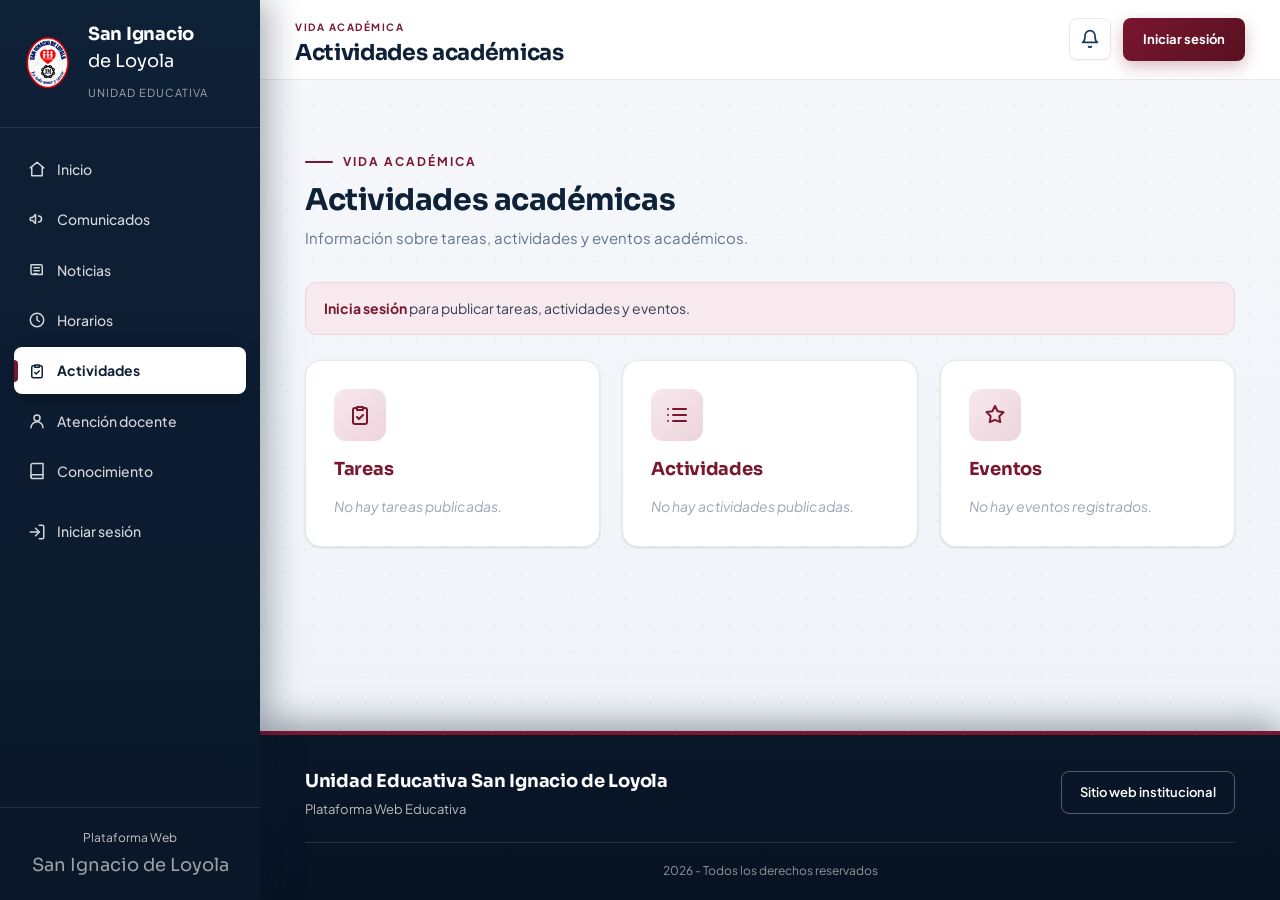
==== commit 36348754: "Mejora diseno: tipografia premium y microinteracciones" ====
--- a/actividades.html
+++ b/actividades.html
@@ -8,6 +8,9 @@
     <title>Actividades - San Ignacio de Loyola</title>
 
     <link rel="icon" type="image/png" href="logo.png">
+    <link rel="preconnect" href="https://fonts.googleapis.com">
+    <link rel="preconnect" href="https://fonts.gstatic.com" crossorigin>
+    <link href="https://fonts.googleapis.com/css2?family=Plus+Jakarta+Sans:wght@400;500;600;700;800&family=Sora:wght@600;700;800&display=swap" rel="stylesheet">
     <link rel="stylesheet" href="estilos.css">
 </head>
 
--- a/estilos.css
+++ b/estilos.css
@@ -1,5 +1,77 @@
+/* =========================================================================
+   SAN IGNACIO DE LOYOLA - SISTEMA DE DISEÑO
+   Paleta: Azul marino + Guindo + Blanco + Negro
+   ========================================================================= */
+
 /* =========================================
-   ESTILOS GENERALES
+   1. TOKENS DE DISEÑO
+========================================= */
+
+:root {
+    /* Marca: azul marino */
+    --navy-900: #0a1729;
+    --navy-800: #0f2137;
+    --navy-700: #17395c;
+    --navy-600: #1f4d78;
+
+    /* Marca: guindo */
+    --guindo-800: #571021;
+    --guindo-700: #6b142b;
+    --guindo-600: #7a1730;
+    --guindo-500: #8f2242;
+
+    /* Neutrales */
+    --gray-50: #f6f8fb;
+    --gray-100: #eef2f7;
+    --gray-200: #e4e9f0;
+    --gray-300: #cfd8e3;
+    --gray-400: #9aa7b8;
+    --gray-500: #64748b;
+    --gray-600: #475569;
+    --gray-700: #334155;
+    --gray-900: #101828;
+
+    --blanco: #ffffff;
+    --negro: #0b1220;
+
+    /* Alias semánticos */
+    --azul: var(--navy-800);
+    --azul-oscuro: var(--navy-900);
+    --azul-claro: var(--navy-700);
+    --guindo: var(--guindo-600);
+    --guindo-claro: var(--guindo-500);
+    --guindo-oscuro: var(--guindo-800);
+
+    --texto: #1a2233;
+    --texto-suave: var(--gray-500);
+    --borde: var(--gray-200);
+    --fondo: var(--gray-50);
+
+    /* Estados */
+    --peligro: #b42318;
+    --peligro-bg: #fef3f2;
+    --peligro-hover: #f9dcd9;
+
+    /* Radios */
+    --radio-sm: 8px;
+    --radio-md: 12px;
+    --radio-lg: 16px;
+
+    /* Sombras coherentes */
+    --sombra-xs: 0 1px 2px rgba(15, 33, 55, 0.06);
+    --sombra-sm: 0 1px 3px rgba(15, 33, 55, 0.08), 0 1px 2px rgba(15, 33, 55, 0.04);
+    --sombra-md: 0 10px 24px rgba(15, 33, 55, 0.10);
+    --sombra-lg: 0 20px 45px rgba(15, 33, 55, 0.16);
+
+    /* Otros */
+    --anillo: 0 0 0 3px rgba(122, 23, 48, 0.14);
+    --transicion: all 0.25s ease;
+    --fuente: "Plus Jakarta Sans", "Segoe UI", system-ui, -apple-system, "Helvetica Neue", Roboto, Arial, sans-serif;
+    --fuente-titulo: "Sora", "Plus Jakarta Sans", "Segoe UI", system-ui, sans-serif;
+}
+
+/* =========================================
+   2. BASE
 ========================================= */
 
 * {
@@ -8,39 +80,47 @@
     box-sizing: border-box;
 }
 
-:root {
-    --guindo: #7a1730;
-    --guindo-claro: #9c2745;
-    --guindo-oscuro: #5c1124;
-    --azul: #0b1f3a;
-    --azul-oscuro: #071528;
-    --azul-claro: #14315a;
-    --texto: #111111;
-    --texto-suave: #4b5563;
-    --borde: #e5e7eb;
-    --blanco: #ffffff;
-    --negro: #000000;
-    --sombra-sm: 0 4px 12px rgba(11, 31, 58, 0.08);
-    --sombra-md: 0 10px 25px rgba(11, 31, 58, 0.14);
-    --sombra-lg: 0 20px 45px rgba(11, 31, 58, 0.22);
-    --transicion: all 0.3s ease;
-}
-
 html {
     scroll-behavior: smooth;
 }
 
 body {
-    font-family: Arial, Helvetica, sans-serif;
-    background: linear-gradient(180deg, #f5f6f8 0%, #e9ebef 100%);
-    background-attachment: fixed;
+    font-family: var(--fuente);
+    font-size: 15px;
+    line-height: 1.6;
     color: var(--texto);
+    background-color: var(--gray-50);
+    background-image:
+        radial-gradient(circle at 1px 1px, rgba(15, 33, 55, 0.045) 1px, transparent 0),
+        linear-gradient(180deg, var(--gray-50) 0%, var(--gray-100) 100%);
+    background-size: 26px 26px, 100% 100%;
+    background-attachment: fixed, fixed;
     min-height: 100vh;
+    -webkit-font-smoothing: antialiased;
+    text-rendering: optimizeLegibility;
+}
+
+h1, h2, h3, h4 {
+    font-family: var(--fuente-titulo);
+    line-height: 1.22;
+    color: var(--azul);
+    font-weight: 700;
+    letter-spacing: -0.015em;
+}
+
+.nombre-colegio h1,
+.nombre-colegio p,
+.lateral-pie span {
+    font-family: var(--fuente-titulo);
+}
+
+p {
+    color: var(--texto-suave);
 }
 
 ::selection {
-    background: var(--azul);
-    color: white;
+    background: var(--guindo);
+    color: var(--blanco);
 }
 
 ::-webkit-scrollbar {
@@ -48,29 +128,30 @@
 }
 
 ::-webkit-scrollbar-track {
-    background: #e5e7eb;
+    background: var(--gray-100);
 }
 
 ::-webkit-scrollbar-thumb {
-    background: linear-gradient(180deg, var(--azul), var(--azul-claro));
+    background: var(--navy-700);
     border-radius: 20px;
-    border: 2px solid #e5e7eb;
+    border: 2px solid var(--gray-100);
 }
 
 ::-webkit-scrollbar-thumb:hover {
-    background: var(--azul-claro);
+    background: var(--guindo);
 }
 
 a:focus-visible,
 button:focus-visible,
-input:focus-visible {
-    outline: 3px solid #7a1730;
+input:focus-visible,
+select:focus-visible,
+textarea:focus-visible {
+    outline: 3px solid var(--guindo);
     outline-offset: 2px;
 }
 
-
 /* =========================================
-   ICONOS
+   3. ICONOS (SVG inline vía mask)
 ========================================= */
 
 .menu-lateral a::before,
@@ -81,19 +162,13 @@
 .usuario-activo::before,
 .boton-icono::before {
     content: "";
-
     display: block;
-
     flex-shrink: 0;
-
     background-color: currentColor;
-
     -webkit-mask-repeat: no-repeat;
     mask-repeat: no-repeat;
-
     -webkit-mask-position: center;
     mask-position: center;
-
     -webkit-mask-size: contain;
     mask-size: contain;
 }
@@ -101,21 +176,18 @@
 .menu-lateral a::before {
     width: 18px;
     height: 18px;
-
-    margin-right: 10px;
+    margin-right: 11px;
 }
 
 .boton-icono::before {
     width: 20px;
     height: 20px;
-
     margin: auto;
 }
 
 .usuario-activo::before {
     width: 16px;
     height: 16px;
-
     margin-right: 6px;
 }
 
@@ -163,6 +235,12 @@
     mask-image: url("data:image/svg+xml,%3Csvg xmlns='http://www.w3.org/2000/svg' viewBox='0 0 24 24' fill='none' stroke='black' stroke-width='2' stroke-linecap='round' stroke-linejoin='round'%3E%3Ccircle cx='12' cy='8' r='4'/%3E%3Cpath d='M4 21a8 8 0 0 1 16 0'/%3E%3C/svg%3E");
 }
 
+.menu-lateral a[href="conocimiento.html"]::before,
+.icono-book::before {
+    -webkit-mask-image: url("data:image/svg+xml,%3Csvg xmlns='http://www.w3.org/2000/svg' viewBox='0 0 24 24' fill='none' stroke='black' stroke-width='2' stroke-linecap='round' stroke-linejoin='round'%3E%3Cpath d='M4 19.5A2.5 2.5 0 0 1 6.5 17H20'/%3E%3Cpath d='M6.5 2H20v20H6.5A2.5 2.5 0 0 1 4 19.5v-15A2.5 2.5 0 0 1 6.5 2z'/%3E%3C/svg%3E");
+    mask-image: url("data:image/svg+xml,%3Csvg xmlns='http://www.w3.org/2000/svg' viewBox='0 0 24 24' fill='none' stroke='black' stroke-width='2' stroke-linecap='round' stroke-linejoin='round'%3E%3Cpath d='M4 19.5A2.5 2.5 0 0 1 6.5 17H20'/%3E%3Cpath d='M6.5 2H20v20H6.5A2.5 2.5 0 0 1 4 19.5v-15A2.5 2.5 0 0 1 6.5 2z'/%3E%3C/svg%3E");
+}
+
 .menu-lateral a[href="login.html"]::before,
 .icono-login-arrow::before {
     -webkit-mask-image: url("data:image/svg+xml,%3Csvg xmlns='http://www.w3.org/2000/svg' viewBox='0 0 24 24' fill='none' stroke='black' stroke-width='2' stroke-linecap='round' stroke-linejoin='round'%3E%3Cpath d='M15 3h4a2 2 0 0 1 2 2v14a2 2 0 0 1-2 2h-4'/%3E%3Cpath d='M10 17l5-5-5-5'/%3E%3Cpath d='M15 12H3'/%3E%3C/svg%3E");
@@ -195,183 +273,146 @@
     mask-image: url("data:image/svg+xml,%3Csvg xmlns='http://www.w3.org/2000/svg' viewBox='0 0 24 24' fill='none' stroke='black' stroke-width='2' stroke-linecap='round' stroke-linejoin='round'%3E%3Crect x='5' y='11' width='14' height='9' rx='2'/%3E%3Cpath d='M8 11V8a4 4 0 0 1 8 0v3'/%3E%3C/svg%3E");
 }
 
-.menu-lateral a[href="conocimiento.html"]::before,
-.icono-book::before {
-    -webkit-mask-image: url("data:image/svg+xml,%3Csvg xmlns='http://www.w3.org/2000/svg' viewBox='0 0 24 24' fill='none' stroke='black' stroke-width='2' stroke-linecap='round' stroke-linejoin='round'%3E%3Cpath d='M4 19.5A2.5 2.5 0 0 1 6.5 17H20'/%3E%3Cpath d='M6.5 2H20v20H6.5A2.5 2.5 0 0 1 4 19.5v-15A2.5 2.5 0 0 1 6.5 2z'/%3E%3C/svg%3E");
-    mask-image: url("data:image/svg+xml,%3Csvg xmlns='http://www.w3.org/2000/svg' viewBox='0 0 24 24' fill='none' stroke='black' stroke-width='2' stroke-linecap='round' stroke-linejoin='round'%3E%3Cpath d='M4 19.5A2.5 2.5 0 0 1 6.5 17H20'/%3E%3Cpath d='M6.5 2H20v20H6.5A2.5 2.5 0 0 1 4 19.5v-15A2.5 2.5 0 0 1 6.5 2z'/%3E%3C/svg%3E");
-}
-
 .icono-pdf::before {
     -webkit-mask-image: url("data:image/svg+xml,%3Csvg xmlns='http://www.w3.org/2000/svg' viewBox='0 0 24 24' fill='none' stroke='black' stroke-width='2' stroke-linecap='round' stroke-linejoin='round'%3E%3Cpath d='M14 2H6a2 2 0 0 0-2 2v16a2 2 0 0 0 2 2h12a2 2 0 0 0 2-2V8z'/%3E%3Cpath d='M14 2v6h6'/%3E%3Cpath d='M8 13h8'/%3E%3Cpath d='M8 17h8'/%3E%3C/svg%3E");
     mask-image: url("data:image/svg+xml,%3Csvg xmlns='http://www.w3.org/2000/svg' viewBox='0 0 24 24' fill='none' stroke='black' stroke-width='2' stroke-linecap='round' stroke-linejoin='round'%3E%3Cpath d='M14 2H6a2 2 0 0 0-2 2v16a2 2 0 0 0 2 2h12a2 2 0 0 0 2-2V8z'/%3E%3Cpath d='M14 2v6h6'/%3E%3Cpath d='M8 13h8'/%3E%3Cpath d='M8 17h8'/%3E%3C/svg%3E");
 }
 
-
 /* =========================================
-   MENÚ LATERAL
+   4. BARRA LATERAL
 ========================================= */
 
 .barra-lateral {
     position: fixed;
     left: 0;
     top: 0;
-
-    width: 245px;
+    width: 260px;
     height: 100vh;
-
-    background: linear-gradient(
-        180deg,
-        #0b1f3a,
-        #071528
-    );
-
-    color: white;
-
+    background: linear-gradient(180deg, var(--navy-800) 0%, var(--navy-900) 100%);
+    color: var(--blanco);
     display: flex;
     flex-direction: column;
-
     z-index: 1000;
-
-    box-shadow: 8px 0 30px rgba(7, 21, 40, 0.35);
-}
-
-
-/* =========================================
-   MARCA / LOGO
-========================================= */
+    box-shadow: 8px 0 32px rgba(10, 23, 41, 0.35);
+}
 
 .marca {
     display: flex;
     align-items: center;
-
-    padding: 25px 18px;
-
-    border-bottom: 1px solid rgba(255, 255, 255, 0.12);
+    padding: 24px 20px;
+    border-bottom: 1px solid rgba(255, 255, 255, 0.10);
 }
 
 .logo-circular {
-    width: 58px;
-    height: 58px;
-
+    width: 56px;
+    height: 56px;
     display: flex;
     align-items: center;
     justify-content: center;
-
     margin-right: 12px;
+    flex-shrink: 0;
 }
 
 .logo-circular img {
     width: 100%;
     height: 100%;
-
     object-fit: contain;
-
     display: block;
 }
 
 .nombre-colegio h1 {
     font-size: 18px;
-    margin-bottom: 2px;
+    color: var(--blanco);
+    margin-bottom: 1px;
 }
 
 .nombre-colegio p {
     font-size: 18px;
-    margin-bottom: 4px;
+    color: var(--blanco);
+    margin-bottom: 3px;
 }
 
 .nombre-colegio span {
     font-size: 11px;
-    opacity: 0.75;
-}
-
-
-/* =========================================
-   MENÚ
-========================================= */
+    letter-spacing: 1px;
+    text-transform: uppercase;
+    color: rgba(255, 255, 255, 0.6);
+}
 
 .menu-lateral {
-    padding: 20px 12px;
-
+    padding: 18px 14px;
     display: flex;
     flex-direction: column;
-
-    gap: 6px;
+    gap: 4px;
 }
 
 .menu-lateral a {
     display: flex;
     align-items: center;
-
-    padding: 13px 15px;
-
-    color: white;
+    padding: 12px 14px;
+    color: rgba(255, 255, 255, 0.82);
     text-decoration: none;
-
-    border-radius: 10px;
-
+    border-radius: var(--radio-sm);
     font-size: 14px;
-
-    transition: all 0.3s ease;
+    font-weight: 500;
+    position: relative;
+    transition: var(--transicion);
 }
 
 .menu-lateral a:hover {
-    background: rgba(255, 255, 255, 0.14);
-
-    transform: translateX(4px);
-
-    box-shadow: 0 4px 12px rgba(0, 0, 0, 0.25);
+    background: rgba(255, 255, 255, 0.10);
+    color: var(--blanco);
+    transform: translateX(3px);
 }
 
 .menu-lateral a.activo {
-    background: white;
-    color: #0b1f3a;
-
-    font-weight: bold;
-
-    box-shadow: 0 6px 18px rgba(0, 0, 0, 0.3), inset 4px 0 0 var(--guindo);
+    background: var(--blanco);
+    color: var(--navy-800);
+    font-weight: 700;
+    box-shadow: 0 6px 18px rgba(0, 0, 0, 0.25);
+}
+
+.menu-lateral a.activo::after {
+    content: "";
+    position: absolute;
+    left: 0;
+    top: 50%;
+    transform: translateY(-50%);
+    width: 4px;
+    height: 22px;
+    background: var(--guindo);
+    border-radius: 0 4px 4px 0;
 }
 
 .menu-login {
     margin-top: 10px;
 }
 
-
-/* =========================================
-   PIE DEL MENÚ LATERAL
-========================================= */
-
 .lateral-pie {
     margin-top: auto;
-
     padding: 20px;
-
-    border-top: 1px solid rgba(255, 255, 255, 0.12);
-
+    border-top: 1px solid rgba(255, 255, 255, 0.10);
     text-align: center;
 }
 
 .lateral-pie p {
     font-size: 12px;
-    opacity: 0.8;
-
-    margin-bottom: 5px;
+    color: rgba(255, 255, 255, 0.75);
+    margin-bottom: 4px;
 }
 
 .lateral-pie span {
     font-size: 18px;
-    opacity: 0.6;
-}
-
+    color: rgba(255, 255, 255, 0.6);
+}
 
 /* =========================================
-   CONTENIDO PRINCIPAL
+   5. CONTENIDO Y BARRA SUPERIOR
 ========================================= */
 
 .contenido-principal {
-    margin-left: 245px;
-
+    margin-left: 260px;
     min-height: 100vh;
-
     display: flex;
     flex-direction: column;
 }
@@ -380,47 +421,30 @@
     flex: 1;
 }
 
-
-/* =========================================
-   BARRA SUPERIOR
-========================================= */
-
 .barra-superior {
-    height: 78px;
-
-    background: white;
-
+    height: 80px;
+    background: rgba(255, 255, 255, 0.92);
+    backdrop-filter: blur(8px);
     display: flex;
     align-items: center;
     justify-content: space-between;
-
     padding: 0 35px;
-
-    border-bottom: 1px solid #e5e7eb;
-
-    box-shadow: 0 4px 18px rgba(11, 31, 58, 0.07);
-
+    border-bottom: 1px solid var(--borde);
     position: sticky;
     top: 0;
-
     z-index: 900;
 }
 
 .pequeno-titulo {
     font-size: 10px;
-
-    color: #6b7280;
-
-    letter-spacing: 1px;
-
-    font-weight: bold;
+    color: var(--guindo);
+    letter-spacing: 1.5px;
+    font-weight: 700;
 }
 
 .barra-superior h2 {
-    font-size: 21px;
-
-    color: #0b1f3a;
-
+    font-size: 22px;
+    color: var(--navy-800);
     margin-top: 3px;
 }
 
@@ -431,1295 +455,620 @@
 .acciones-superior {
     display: flex;
     align-items: center;
-
-    gap: 15px;
+    gap: 12px;
 }
 
 .boton-icono {
-    width: 40px;
-    height: 40px;
-
-    border: none;
-
-    background: #f1f2f4;
-
-    color: var(--guindo);
-
-    border-radius: 10px;
-
+    width: 42px;
+    height: 42px;
+    border: 1px solid var(--borde);
+    background: var(--blanco);
+    color: var(--navy-700);
+    border-radius: var(--radio-sm);
     display: flex;
     align-items: center;
     justify-content: center;
-
     cursor: pointer;
-
+    box-shadow: var(--sombra-xs);
+    transition: var(--transicion);
+}
+
+.boton-icono:hover {
+    background: var(--gray-50);
+    color: var(--guindo);
+    transform: translateY(-2px);
     box-shadow: var(--sombra-sm);
-
+}
+
+.boton-acceso,
+.boton-tarjeta,
+.boton-ingresar {
+    display: inline-block;
+    background: linear-gradient(135deg, var(--guindo-600), var(--guindo-800));
+    color: var(--blanco);
+    text-decoration: none;
+    border: none;
+    padding: 11px 20px;
+    border-radius: var(--radio-sm);
+    font-size: 13px;
+    font-weight: 700;
+    font-family: inherit;
+    cursor: pointer;
+    box-shadow: 0 6px 16px rgba(122, 23, 48, 0.28);
     transition: var(--transicion);
 }
 
-.boton-icono:hover {
-    background: #e2e4e8;
-
+.boton-acceso:hover,
+.boton-tarjeta:hover,
+.boton-ingresar:hover {
+    background: linear-gradient(135deg, var(--guindo-500), var(--guindo-700));
     transform: translateY(-2px);
-
-    box-shadow: var(--sombra-md);
-}
-
-.boton-acceso {
-    background: linear-gradient(135deg, #9c2745, #7a1730);
-
-    color: white;
-
-    text-decoration: none;
-
-    padding: 11px 18px;
-
-    border-radius: 9px;
-
-    font-size: 13px;
-
-    font-weight: bold;
-
-    box-shadow: 0 6px 16px rgba(122, 23, 48, 0.3);
-
-    transition: var(--transicion);
-}
-
-.boton-acceso:hover {
-    background: linear-gradient(135deg, #7a1730, #5c1124);
-
-    transform: translateY(-2px);
-
-    box-shadow: 0 10px 22px rgba(122, 23, 48, 0.4);
+    box-shadow: 0 12px 24px rgba(122, 23, 48, 0.38);
+}
+
+.boton-tarjeta,
+.boton-ingresar {
+    margin-top: 18px;
+}
+
+.boton-ingresar {
+    width: 100%;
+    margin-top: 0;
 }
 
 .usuario-activo {
     display: inline-flex;
     align-items: center;
-
-    padding: 8px 14px;
-
-    background: #f4e8ed;
-
-    color: var(--guindo);
-
-    border-radius: 20px;
-
+    padding: 8px 16px;
+    background: var(--guindo-500);
+    color: var(--blanco);
+    border-radius: 999px;
     font-size: 13px;
-
-    font-weight: bold;
-
-    box-shadow: var(--sombra-sm);
+    font-weight: 700;
+    box-shadow: var(--sombra-xs);
+}
+
+.usuario-activo::before {
+    background-color: var(--blanco);
 }
 
 .boton-salir {
     padding: 10px 16px;
-
-    background: #fee2e2;
-
-    color: #b91c1c;
-
-    border: none;
-
-    border-radius: 9px;
-
+    background: var(--blanco);
+    color: var(--peligro);
+    border: 1px solid var(--peligro-hover);
+    border-radius: var(--radio-sm);
     font-size: 12px;
-
-    font-weight: bold;
-
+    font-weight: 700;
     cursor: pointer;
-
     transition: var(--transicion);
 }
 
 .boton-salir:hover {
-    background: #fecaca;
-
+    background: var(--peligro-bg);
     transform: translateY(-2px);
 }
 
-
 /* =========================================
-   HERO
+   6. HERO
 ========================================= */
 
 .hero {
-    min-height: 470px;
-
+    min-height: 480px;
     display: flex;
     align-items: center;
-
     padding: 60px;
-
     background-image:
-        linear-gradient(
-            rgba(11, 31, 58, 0.82),
-            rgba(7, 21, 40, 0.82)
-        ),
+        linear-gradient(rgba(15, 33, 55, 0.85), rgba(10, 23, 41, 0.88)),
         url("https://encrypted-tbn0.gstatic.com/images?q=tbn:ANd9GcRSVLHzj5W8ox091CoyPTB5MSC0ag2upLUj8C2b3s9TCWr41BCkkrJ-tNOh&s=10");
-
     background-size: cover;
     background-position: center;
-
     position: relative;
     overflow: hidden;
-
     box-shadow: var(--sombra-lg);
-
     animation: heroAparece 0.9s ease both;
 }
 
+.hero::before {
+    content: "";
+    position: absolute;
+    left: 0;
+    right: 0;
+    bottom: 0;
+    height: 4px;
+    background: linear-gradient(90deg, var(--guindo), var(--navy-700), var(--guindo));
+    z-index: 2;
+}
+
+.hero::after {
+    content: "";
+    position: absolute;
+    inset: 0;
+    background:
+        radial-gradient(circle at 82% 16%, rgba(122, 23, 48, 0.45), transparent 50%),
+        radial-gradient(circle at 12% 92%, rgba(23, 57, 92, 0.55), transparent 45%);
+    pointer-events: none;
+}
+
 .hero-contenido {
-    max-width: 700px;
-
-    color: white;
-
+    position: relative;
+    z-index: 1;
+    max-width: 720px;
+    color: var(--blanco);
     animation: fadeInUp 0.9s 0.15s ease both;
 }
 
 .etiqueta {
     display: inline-block;
-
-    padding: 7px 14px;
-
-    background: rgba(255, 255, 255, 0.18);
-
-    border: 1px solid rgba(255, 255, 255, 0.35);
-
-    border-radius: 20px;
-
+    padding: 7px 15px;
+    background: rgba(122, 23, 48, 0.55);
+    border: 1px solid rgba(255, 255, 255, 0.28);
+    border-radius: 999px;
     font-size: 11px;
-
-    letter-spacing: 1px;
-
-    margin-bottom: 18px;
-
-    box-shadow: 0 4px 12px rgba(0, 0, 0, 0.2);
-
+    font-weight: 700;
+    letter-spacing: 1.5px;
+    margin-bottom: 20px;
     backdrop-filter: blur(4px);
 }
 
 .hero h1 {
-    font-size: 43px;
-
-    line-height: 1.15;
-
+    font-size: 44px;
+    color: var(--blanco);
     margin-bottom: 8px;
 }
 
 .hero h2 {
     font-size: 18px;
-
-    font-weight: normal;
-
+    font-weight: 500;
+    color: rgba(255, 255, 255, 0.92);
     margin-bottom: 20px;
 }
 
 .hero-texto {
     font-size: 16px;
-
-    line-height: 1.7;
-
-    max-width: 600px;
-
-    color: rgba(255, 255, 255, 0.9);
-
-    margin-bottom: 28px;
+    line-height: 1.75;
+    max-width: 620px;
+    color: rgba(255, 255, 255, 0.88);
+    margin-bottom: 30px;
 }
 
 .boton-principal {
     display: inline-block;
-
-    background: white;
-
-    color: #0b1f3a;
-
+    background: var(--blanco);
+    color: var(--navy-800);
     text-decoration: none;
-
-    padding: 13px 22px;
-
-    border-radius: 9px;
-
+    padding: 14px 24px;
+    border-radius: var(--radio-sm);
     font-size: 14px;
-
-    font-weight: bold;
-
-    box-shadow: 0 8px 22px rgba(0, 0, 0, 0.25);
-
+    font-weight: 700;
+    box-shadow: 0 10px 26px rgba(0, 0, 0, 0.28);
     transition: var(--transicion);
 }
 
 .boton-principal:hover {
     transform: translateY(-3px);
-
-    box-shadow: 0 14px 30px rgba(0, 0, 0, 0.35);
-}
-
+    box-shadow: 0 16px 34px rgba(0, 0, 0, 0.35);
+    color: var(--guindo);
+}
 
 /* =========================================
-   SECCIONES
+   7. SECCIONES Y TÍTULOS
 ========================================= */
 
 section {
-    padding: 60px 45px;
+    padding: 65px 45px;
+}
+
+.seccion {
+    width: 100%;
+    max-width: 1180px;
+    margin-left: auto;
+    margin-right: auto;
 }
 
 .titulo-seccion {
+    margin-bottom: 32px;
+}
+
+.titulo-seccion span {
+    display: inline-flex;
+    align-items: center;
+    gap: 10px;
+    color: var(--guindo);
+    font-size: 12px;
+    font-weight: 700;
+    letter-spacing: 2px;
     margin-bottom: 10px;
 }
 
-.titulo-seccion span {
-    display: block;
-
-    color: var(--guindo);
-
-    font-size: 12px;
-
-    font-weight: bold;
-
-    letter-spacing: 1px;
-
-    margin-bottom: 6px;
+.titulo-seccion span::before {
+    content: "";
+    width: 28px;
+    height: 2px;
+    background: var(--guindo);
+    border-radius: 2px;
 }
 
 .titulo-seccion h2 {
-    color: var(--azul);
-
-    font-size: 28px;
-
+    color: var(--navy-800);
+    font-size: 30px;
     margin-bottom: 8px;
 }
 
 .titulo-seccion p {
     color: var(--texto-suave);
-
+    font-size: 15px;
+    max-width: 640px;
+}
+
+.subtitulo-seccion {
+    color: var(--texto-suave);
     font-size: 14px;
-
-    line-height: 1.6;
-}
-
-.subtitulo-seccion {
-    color: #6b7280;
-
-    font-size: 14px;
-
     margin-bottom: 30px;
 }
 
-
 /* =========================================
-   TARJETAS
+   8. TARJETAS
 ========================================= */
 
 .tarjetas {
     display: grid;
-
     grid-template-columns: repeat(3, 1fr);
-
-    gap: 20px;
+    gap: 22px;
 }
 
 .tarjeta {
-    background: white;
-
-    border-radius: 14px;
-
-    padding: 25px;
-
+    background: var(--blanco);
+    border-radius: var(--radio-lg);
+    padding: 28px;
+    border: 1px solid var(--borde);
     box-shadow: var(--sombra-sm);
-
-    border: 1px solid #e5e7eb;
-
     transition: var(--transicion);
-
     animation: fadeInUp 0.6s ease backwards;
 }
 
 .tarjeta:nth-child(2) {
-    animation-delay: 0.1s;
+    animation-delay: 0.08s;
 }
 
 .tarjeta:nth-child(3) {
-    animation-delay: 0.2s;
+    animation-delay: 0.16s;
 }
 
 .tarjeta:hover {
     transform: translateY(-6px);
-
     box-shadow: var(--sombra-lg);
-
-    border-color: #e4cfd7;
+    border-color: var(--gray-300);
+}
+
+.tarjeta,
+.pdf-card,
+.noticia,
+.horario-curso {
+    position: relative;
+    overflow: hidden;
+}
+
+.tarjeta::before,
+.pdf-card::before,
+.noticia::before,
+.horario-curso::before {
+    content: "";
+    position: absolute;
+    top: 0;
+    left: 0;
+    right: 0;
+    height: 3px;
+    background: linear-gradient(90deg, var(--guindo), var(--navy-700));
+    transform: scaleX(0);
+    transform-origin: left;
+    transition: transform 0.35s ease;
+}
+
+.tarjeta:hover::before,
+.pdf-card:hover::before,
+.noticia:hover::before,
+.horario-curso:hover::before {
+    transform: scaleX(1);
 }
 
 .icono-tarjeta,
 .icono-grande,
 .icono-noticia,
 .icono-login {
-    width: 50px;
-    height: 50px;
-
-    border-radius: 12px;
-
-    background: linear-gradient(135deg, #f4e8ed, #e8d0da);
-
+    width: 52px;
+    height: 52px;
+    border-radius: var(--radio-md);
+    background: linear-gradient(135deg, #f7e9ee, #edd3dc);
     color: var(--guindo);
-
     display: flex;
     align-items: center;
     justify-content: center;
-
     margin-bottom: 18px;
-
-    box-shadow: inset 0 1px 0 rgba(255, 255, 255, 0.8), 0 4px 10px rgba(11, 31, 58, 0.12);
-
     transition: var(--transicion);
 }
 
 .tarjeta:hover .icono-tarjeta,
 .noticia:hover .icono-noticia {
     transform: translateY(-3px) scale(1.06);
-
-    box-shadow: inset 0 1px 0 rgba(255, 255, 255, 0.8), 0 10px 20px rgba(11, 31, 58, 0.22);
+}
+
+.tarjeta h3,
+.noticia h3,
+.tarjeta-grande h3,
+.actividad h3 {
+    color: var(--guindo);
 }
 
 .tarjeta h3 {
-    color: var(--guindo);
-
     font-size: 18px;
-
     margin-bottom: 10px;
 }
 
 .tarjeta p {
-    color: #6b7280;
-
     font-size: 14px;
-
-    line-height: 1.6;
-}
-
-
-/* =========================================
-   NOTICIAS
-========================================= */
-
+    line-height: 1.65;
+}
+
+/* Noticias */
 .noticias {
     display: grid;
-
     grid-template-columns: repeat(2, 1fr);
-
-    gap: 25px;
+    gap: 22px;
 }
 
 .noticia {
-    background: white;
-
-    border-radius: 14px;
-
-    padding: 25px;
-
-    border: 1px solid #e5e7eb;
-
+    background: var(--blanco);
+    border-radius: var(--radio-lg);
+    padding: 28px;
+    border: 1px solid var(--borde);
     box-shadow: var(--sombra-sm);
-
     transition: var(--transicion);
-
     animation: fadeInUp 0.6s ease backwards;
 }
 
 .noticia:nth-child(2) {
-    animation-delay: 0.1s;
+    animation-delay: 0.08s;
 }
 
 .noticia:hover {
     transform: translateY(-6px);
-
     box-shadow: var(--sombra-lg);
-
-    border-color: #e4cfd7;
+    border-color: var(--gray-300);
+}
+
+.noticia h3 {
+    font-size: 19px;
+    margin-bottom: 10px;
+}
+
+.noticia p {
+    font-size: 14px;
+    line-height: 1.65;
 }
 
 .noticia-fecha {
-    color: #64748b;
-
+    color: var(--gray-500);
     font-size: 12px;
-
     margin-bottom: 10px;
 }
 
-.noticia h3 {
-    color: var(--guindo);
-
-    font-size: 19px;
-
-    margin-bottom: 10px;
-}
-
-.noticia p {
-    color: #6b7280;
-
-    line-height: 1.6;
-
-    font-size: 14px;
-}
-
-
-/* =========================================
-   TARJETA GRANDE
-========================================= */
-
+/* Tarjeta grande */
 .tarjeta-grande {
-    background: white;
-
-    border-radius: 16px;
-
-    padding: 30px;
-
-    border: 1px solid #e5e7eb;
-
-    box-shadow: var(--sombra-md);
-
+    background: var(--blanco);
+    border-radius: var(--radio-lg);
+    padding: 32px;
+    border: 1px solid var(--borde);
+    box-shadow: var(--sombra-sm);
     transition: var(--transicion);
-
     animation: fadeInUp 0.6s ease backwards;
 }
 
 .tarjeta-grande:hover {
     transform: translateY(-4px);
-
-    box-shadow: var(--sombra-lg);
-
-    border-color: #e4cfd7;
+    box-shadow: var(--sombra-md);
+}
+
+.tarjeta-grande h3 {
+    font-size: 21px;
+    margin-bottom: 12px;
+}
+
+.tarjeta-grande p {
+    font-size: 14px;
+    line-height: 1.7;
 }
 
 .tarjeta-grande .tabla-contenedor {
     margin-top: 18px;
 }
 
+.boton-cancelar {
+    display: inline-block;
+    margin-top: 18px;
+    margin-left: 10px;
+    padding: 11px 20px;
+    background: var(--gray-100);
+    color: var(--gray-700);
+    border: 1px solid var(--borde);
+    border-radius: var(--radio-sm);
+    font-size: 13px;
+    font-weight: 700;
+    font-family: inherit;
+    cursor: pointer;
+    transition: var(--transicion);
+}
+
+.boton-cancelar:hover {
+    background: var(--gray-200);
+}
+
+/* Actividades (legado) */
+.actividades {
+    display: grid;
+    grid-template-columns: repeat(3, 1fr);
+    gap: 20px;
+}
+
+.actividad {
+    background: var(--blanco);
+    padding: 25px;
+    border-radius: var(--radio-lg);
+    border: 1px solid var(--borde);
+    box-shadow: var(--sombra-sm);
+}
+
 /* =========================================
-   INICIO: HISTORIA, FUNDADORES E IDENTIDAD
+   9. LOGIN
 ========================================= */
 
-.linea-tiempo {
-    list-style: none;
-
-    position: relative;
-
-    max-width: 820px;
-
-    margin: 0 auto;
-
-    padding: 10px 0;
-}
-
-.linea-tiempo::before {
-    content: "";
-
-    position: absolute;
-
-    left: 15px;
-    top: 0;
-    bottom: 0;
-
-    width: 3px;
-
-    background: linear-gradient(180deg, var(--guindo), var(--azul));
-
-    border-radius: 3px;
-}
-
-.linea-tiempo li {
-    position: relative;
-
-    padding: 0 0 30px 52px;
-
+.login {
+    max-width: 470px;
+    margin: auto;
+    background: var(--blanco);
+    padding: 38px;
+    border-radius: var(--radio-lg);
+    border: 1px solid var(--borde);
+    box-shadow: var(--sombra-md);
+    text-align: center;
+    animation: fadeInUp 0.6s ease backwards;
+}
+
+.login .icono-login {
+    margin: 0 auto 18px;
+}
+
+.login h2 {
+    color: var(--guindo);
+    font-size: 23px;
+    margin-bottom: 10px;
+}
+
+.login > p {
+    color: var(--texto-suave);
+    font-size: 14px;
+    line-height: 1.65;
+    margin-bottom: 24px;
+}
+
+.login form {
+    text-align: left;
+}
+
+.login label {
+    display: block;
+    color: var(--gray-700);
+    font-size: 13px;
+    font-weight: 600;
+    margin-bottom: 7px;
+}
+
+.login input {
+    width: 100%;
+    padding: 13px;
+    border: 1px solid var(--gray-300);
+    border-radius: var(--radio-sm);
+    outline: none;
+    margin-bottom: 18px;
+    font-size: 14px;
+    font-family: inherit;
+    color: var(--texto);
+    transition: var(--transicion);
+}
+
+.login input:focus {
+    border-color: var(--guindo);
+    box-shadow: var(--anillo);
+}
+
+.login-error {
+    background: var(--peligro-bg);
+    color: var(--peligro);
+    border: 1px solid var(--peligro-hover);
+    border-radius: var(--radio-sm);
+    padding: 10px 14px;
+    font-size: 13px;
+    text-align: left;
+    margin-bottom: 18px;
+}
+
+.login-info {
+    max-width: 660px;
+    margin: 26px auto 0;
+    padding: 0 10px;
+    color: var(--texto-suave);
+    font-size: 13px;
+    line-height: 1.75;
+    text-align: center;
+}
+
+/* =========================================
+   10. PUBLICACIONES (comunicados/noticias/actividades)
+========================================= */
+
+.aviso-sesion {
+    background: #f7e9ee;
+    border: 1px solid #ecd3dc;
+    border-radius: var(--radio-md);
+    padding: 14px 18px;
+    margin-bottom: 25px;
+    color: var(--gray-700);
+    font-size: 14px;
+}
+
+.aviso-sesion a {
+    color: var(--guindo);
+    font-weight: 700;
+    text-decoration: none;
+}
+
+.aviso-sesion a:hover {
+    text-decoration: underline;
+}
+
+.panel-publicar {
+    background: var(--blanco);
+    border: 1px solid var(--borde);
+    border-radius: var(--radio-lg);
+    padding: 28px;
+    margin-bottom: 25px;
+    box-shadow: var(--sombra-md);
     animation: fadeInUp 0.5s ease backwards;
 }
 
-.linea-tiempo li:last-child {
-    padding-bottom: 0;
-}
-
-.linea-tiempo li::before {
-    content: "";
-
-    position: absolute;
-
-    left: 8px;
-    top: 4px;
-
-    width: 17px;
-    height: 17px;
-
-    background: white;
-
-    border: 3px solid var(--guindo);
-
-    border-radius: 50%;
-
-    box-shadow: 0 0 0 4px rgba(122, 23, 48, 0.12);
-}
-
-.linea-tiempo .anio {
-    display: inline-block;
-
-    color: var(--guindo);
-
-    font-size: 14px;
-
-    font-weight: bold;
-
-    letter-spacing: 0.5px;
-
-    margin-bottom: 2px;
-}
-
-.linea-tiempo h3 {
-    color: var(--azul);
-
-    font-size: 17px;
-
-    margin-bottom: 6px;
-}
-
-.linea-tiempo p {
-    color: var(--texto-suave);
-
-    font-size: 14px;
-
-    line-height: 1.65;
-}
-
-.fundadores {
-    display: grid;
-
-    grid-template-columns: repeat(4, 1fr);
-
-    gap: 20px;
-}
-
-.fundador {
-    background: white;
-
-    border: 1px solid var(--borde);
-
-    border-top: 4px solid var(--guindo);
-
-    border-radius: 14px;
-
-    padding: 24px;
-
-    box-shadow: var(--sombra-sm);
-
-    transition: var(--transicion);
-
-    animation: fadeInUp 0.6s ease backwards;
-}
-
-.fundador:hover {
-    transform: translateY(-6px);
-
-    box-shadow: var(--sombra-lg);
-}
-
-.fundador h3 {
-    color: var(--azul);
-
-    font-size: 16px;
-
-    margin-bottom: 8px;
-}
-
-.fundador p {
-    color: var(--texto-suave);
-
-    font-size: 13px;
-
-    line-height: 1.6;
-}
-
-.destacado-identidad {
-    position: relative;
-
-    overflow: hidden;
-
-    background: linear-gradient(135deg, var(--azul), var(--guindo-oscuro));
-
-    color: white;
-
-    border-radius: 20px;
-
-    padding: 55px 45px;
-
-    text-align: center;
-
-    box-shadow: var(--sombra-lg);
-
-    animation: fadeInUp 0.6s ease backwards;
-}
-
-.destacado-identidad > span {
-    display: inline-block;
-
-    color: #e6b9c6;
-
-    font-size: 12px;
-
-    font-weight: bold;
-
-    letter-spacing: 2px;
-
-    margin-bottom: 14px;
-}
-
-.destacado-identidad h2 {
-    font-size: 32px;
-
-    margin-bottom: 16px;
-}
-
-.destacado-identidad p {
-    max-width: 720px;
-
-    margin: 0 auto;
-
-    color: rgba(255, 255, 255, 0.9);
-
-    font-size: 15px;
-
-    line-height: 1.8;
-}
-
-
-/* =========================================
-   HORARIOS
-========================================= */
-
-.leyenda-materias {
-    display: flex;
-    flex-wrap: wrap;
-
-    gap: 8px;
-
-    margin-bottom: 30px;
-
-    padding: 18px;
-
-    background: white;
-
-    border: 1px solid var(--borde);
-
-    border-radius: 14px;
-
-    box-shadow: var(--sombra-sm);
-}
-
-.materia-chip {
-    display: inline-block;
-
-    padding: 5px 12px;
-
-    background: #f4e8ed;
-
-    color: var(--guindo);
-
-    border-radius: 20px;
-
-    font-size: 12px;
-
-    font-weight: bold;
-}
-
-.horario-curso {
-    margin-bottom: 30px;
-
-    padding: 25px;
-
-    background: white;
-
-    border: 1px solid var(--borde);
-
-    border-radius: 16px;
-
-    box-shadow: var(--sombra-md);
-
-    animation: fadeInUp 0.5s ease backwards;
-}
-
-.horario-curso h3 {
-    color: var(--guindo);
-
-    font-size: 20px;
-
-    margin-bottom: 15px;
-}
-
-.materias-celda {
-    display: flex;
-    flex-direction: column;
-
-    gap: 5px;
-}
-
-.materias-celda .materia-chip {
-    padding: 4px 8px;
-
-    font-size: 11px;
-
-    text-align: center;
-}
-
-
-/* =========================================
-   CONOCIMIENTO
-========================================= */
-
-.tabs {
-    display: flex;
-    flex-wrap: wrap;
-
-    gap: 8px;
-
-    margin-bottom: 25px;
-
-    border-bottom: 2px solid var(--borde);
-}
-
-.tab {
-    padding: 12px 24px;
-
-    background: transparent;
-
-    border: none;
-    border-bottom: 3px solid transparent;
-
-    margin-bottom: -2px;
-
-    color: var(--texto-suave);
-
-    font-size: 15px;
-
-    font-weight: bold;
-
-    cursor: pointer;
-
-    transition: var(--transicion);
-}
-
-.tab:hover {
-    color: var(--guindo);
-}
-
-.tab.activo {
-    color: var(--guindo);
-
-    border-bottom-color: var(--guindo);
-}
-
-.pdf-grid {
-    display: grid;
-
-    grid-template-columns: repeat(3, 1fr);
-
-    gap: 20px;
-}
-
-.pdf-card {
-    background: white;
-
-    border: 1px solid var(--borde);
-
-    border-radius: 14px;
-
-    padding: 25px;
-
-    box-shadow: var(--sombra-sm);
-
-    transition: var(--transicion);
-
-    animation: fadeInUp 0.5s ease backwards;
-}
-
-.pdf-card:hover {
-    transform: translateY(-6px);
-
-    box-shadow: var(--sombra-lg);
-}
-
-.pdf-card h3 {
-    color: var(--azul);
-
-    font-size: 17px;
-
-    margin-bottom: 6px;
-}
-
-.pdf-card p {
-    color: var(--texto-suave);
-
-    font-size: 13px;
-
-    margin-bottom: 16px;
-}
-
-.pdf-acciones {
-    display: flex;
-    flex-wrap: wrap;
-    align-items: center;
-
-    gap: 10px;
-}
-
-.pdf-acciones .boton-tarjeta {
-    margin-top: 0;
-}
-
-.pdf-acciones .boton-cerrar {
-    display: inline-block;
-
-    text-decoration: none;
-
-    background: #e2e4e8;
-
-    color: #334155;
-}
-
-.visor-pdf {
-    margin-top: 30px;
-
-    background: white;
-
-    border: 1px solid var(--borde);
-
-    border-radius: 16px;
-
-    box-shadow: var(--sombra-md);
-
-    overflow: hidden;
-
-    animation: fadeInUp 0.4s ease backwards;
-}
-
-.visor-encabezado {
+.panel-encabezado {
     display: flex;
     align-items: center;
     justify-content: space-between;
-    flex-wrap: wrap;
-
     gap: 15px;
-
-    padding: 16px 20px;
-
-    background: linear-gradient(135deg, var(--azul), var(--guindo-oscuro));
-
-    color: white;
-}
-
-.visor-encabezado h3 {
-    font-size: 16px;
-}
-
-.visor-acciones {
-    display: flex;
-    align-items: center;
-
-    gap: 10px;
-}
-
-.visor-acciones a {
-    padding: 8px 14px;
-
-    color: white;
-
-    text-decoration: none;
-
-    font-size: 12px;
-
-    font-weight: bold;
-
-    border: 1px solid rgba(255, 255, 255, 0.4);
-
-    border-radius: 8px;
-
-    transition: var(--transicion);
-}
-
-.visor-acciones a:hover {
-    background: rgba(255, 255, 255, 0.16);
-}
-
-.visor-pdf iframe {
-    width: 100%;
-    height: 75vh;
-
-    border: none;
-
-    display: block;
-}
-
-.tarjeta-grande h3 {
-    color: var(--guindo);
-
-    margin-bottom: 15px;
-
-    font-size: 21px;
-}
-
-.tarjeta-grande p {
-    color: #6b7280;
-
-    line-height: 1.7;
-
-    font-size: 14px;
-}
-
-.boton-tarjeta {
-    display: inline-block;
-
-    margin-top: 18px;
-
-    padding: 11px 20px;
-
-    background: linear-gradient(135deg, #9c2745, #7a1730);
-
-    color: white;
-
-    border: none;
-
-    border-radius: 9px;
-
-    font-size: 13px;
-
-    font-weight: bold;
-
-    cursor: pointer;
-
-    box-shadow: 0 6px 16px rgba(122, 23, 48, 0.3);
-
-    transition: var(--transicion);
-}
-
-.boton-tarjeta:hover {
-    background: linear-gradient(135deg, #7a1730, #5c1124);
-
-    transform: translateY(-2px);
-
-    box-shadow: 0 10px 22px rgba(122, 23, 48, 0.4);
-}
-
-.boton-cancelar {
-    margin-top: 0;
-
-    margin-left: 10px;
-
-    padding: 11px 20px;
-
-    background: #e5e7eb;
-
-    color: #334155;
-
-    border: none;
-
-    border-radius: 9px;
-
-    font-size: 13px;
-
-    font-weight: bold;
-
-    cursor: pointer;
-
-    transition: var(--transicion);
-}
-
-.boton-cancelar:hover {
-    background: #cbd5e1;
-}
-
-
-/* =========================================
-   ACTIVIDADES
-========================================= */
-
-.actividades {
-    display: grid;
-
-    grid-template-columns: repeat(3, 1fr);
-
-    gap: 20px;
-}
-
-.actividad {
-    background: white;
-
-    padding: 25px;
-
-    border-radius: 14px;
-
-    border: 1px solid #e5e7eb;
-
-    box-shadow: 0 4px 15px rgba(0, 0, 0, 0.05);
-}
-
-.actividad h3 {
-    color: var(--guindo);
-
-    margin-bottom: 10px;
-}
-
-.actividad p {
-    color: #6b7280;
-
-    font-size: 14px;
-
-    line-height: 1.6;
-}
-
-
-/* =========================================
-   LOGIN
-========================================= */
-
-.login {
-    max-width: 480px;
-
-    margin: auto;
-
-    background: white;
-
-    padding: 35px;
-
-    border-radius: 16px;
-
-    border: 1px solid #e5e7eb;
-
-    box-shadow: var(--sombra-md);
-
-    text-align: center;
-
-    animation: fadeInUp 0.6s ease both;
-}
-
-.login .icono-login {
-    margin: 0 auto 18px;
-}
-
-.login h2 {
-    color: var(--guindo);
-
-    font-size: 22px;
-
-    margin-bottom: 10px;
-}
-
-.login > p {
-    color: #6b7280;
-
-    font-size: 14px;
-
-    line-height: 1.6;
-
-    margin-bottom: 22px;
-}
-
-.login form {
-    text-align: left;
-}
-
-.login label {
-    display: block;
-
-    color: #334155;
-
-    font-size: 13px;
-
-    font-weight: bold;
-
-    margin-bottom: 7px;
-}
-
-.login input {
-    width: 100%;
-
-    padding: 13px;
-
-    border: 1px solid #cbd5e1;
-
-    border-radius: 8px;
-
-    outline: none;
-
-    margin-bottom: 18px;
-
-    font-size: 14px;
-}
-
-.login input:focus {
-    border-color: var(--guindo);
-
-    box-shadow: 0 0 0 3px rgba(122, 23, 48, 0.12);
-}
-
-.login-info {
-    max-width: 640px;
-
-    margin: 25px auto 0;
-
-    padding: 0 10px;
-
-    color: var(--texto-suave);
-
-    font-size: 13px;
-
-    line-height: 1.7;
-
-    text-align: center;
-}
-
-.login-error {
-    background: #fee2e2;
-
-    color: #b91c1c;
-
-    border: 1px solid #fecaca;
-
-    border-radius: 8px;
-
-    padding: 10px 14px;
-
-    font-size: 13px;
-
-    text-align: left;
-
-    margin-bottom: 18px;
-}
-
-.boton-ingresar {
-    width: 100%;
-
-    padding: 13px;
-
-    background: linear-gradient(135deg, #9c2745, #7a1730);
-
-    color: white;
-
-    border: none;
-
-    border-radius: 8px;
-
-    font-size: 14px;
-
-    font-weight: bold;
-
-    cursor: pointer;
-
-    box-shadow: 0 6px 16px rgba(122, 23, 48, 0.3);
-
-    transition: var(--transicion);
-}
-
-.boton-ingresar:hover {
-    background: linear-gradient(135deg, #7a1730, #5c1124);
-
-    transform: translateY(-2px);
-
-    box-shadow: 0 10px 22px rgba(122, 23, 48, 0.4);
-}
-
-
-/* =========================================
-   PUBLICACIONES
-========================================= */
-
-.aviso-sesion {
-    background: #f6e7ec;
-
-    border: 1px solid #e4cfd7;
-
-    border-radius: 12px;
-
-    padding: 14px 18px;
-
-    margin-bottom: 25px;
-
-    color: #334155;
-
-    font-size: 14px;
-}
-
-.aviso-sesion a {
-    color: var(--guindo);
-
-    font-weight: bold;
-
-    text-decoration: none;
-}
-
-.aviso-sesion a:hover {
-    text-decoration: underline;
-}
-
-.panel-publicar {
-    background: white;
-
-    border: 1px solid #e5e7eb;
-
-    border-radius: 16px;
-
-    padding: 25px;
-
-    margin-bottom: 25px;
-
-    box-shadow: var(--sombra-md);
-
-    animation: fadeInUp 0.5s ease backwards;
-}
-
-.panel-encabezado {
-    display: flex;
-    align-items: center;
-    justify-content: space-between;
-
-    gap: 15px;
-
-    margin-bottom: 18px;
+    margin-bottom: 20px;
 }
 
 .panel-encabezado h3 {
     color: var(--guindo);
-
     font-size: 18px;
 }
 
 .boton-cerrar {
     padding: 9px 15px;
-
-    background: #fee2e2;
-
-    color: #b91c1c;
-
-    border: none;
-
-    border-radius: 8px;
-
+    background: var(--peligro-bg);
+    color: var(--peligro);
+    border: 1px solid var(--peligro-hover);
+    border-radius: var(--radio-sm);
     font-size: 12px;
-
-    font-weight: bold;
-
+    font-weight: 700;
+    font-family: inherit;
     cursor: pointer;
-
     transition: var(--transicion);
 }
 
 .boton-cerrar:hover {
-    background: #fecaca;
+    background: var(--peligro-hover);
 }
 
 #form-publicar {
     display: grid;
-
     grid-template-columns: repeat(2, 1fr);
-
     gap: 16px;
 }
 
@@ -1733,12 +1082,9 @@
 }
 
 .campo label {
-    color: #334155;
-
+    color: var(--gray-700);
     font-size: 13px;
-
-    font-weight: bold;
-
+    font-weight: 600;
     margin-bottom: 7px;
 }
 
@@ -1746,36 +1092,27 @@
 .campo select,
 .campo textarea {
     width: 100%;
-
     padding: 12px;
-
-    border: 1px solid #cbd5e1;
-
-    border-radius: 8px;
-
+    border: 1px solid var(--gray-300);
+    border-radius: var(--radio-sm);
     outline: none;
-
     font-size: 14px;
-
     font-family: inherit;
-
-    background: white;
-
+    color: var(--texto);
+    background: var(--blanco);
     transition: var(--transicion);
 }
 
 .campo textarea {
     resize: vertical;
-
-    min-height: 80px;
+    min-height: 84px;
 }
 
 .campo input:focus,
 .campo select:focus,
 .campo textarea:focus {
     border-color: var(--guindo);
-
-    box-shadow: 0 0 0 3px rgba(122, 23, 48, 0.12);
+    box-shadow: var(--anillo);
 }
 
 .campo-acciones {
@@ -1786,274 +1123,544 @@
     margin-top: 0;
 }
 
+.campo-acciones .boton-cancelar {
+    margin-top: 0;
+}
+
 .lista-items {
     display: flex;
     flex-direction: column;
-
     gap: 12px;
-
-    margin-top: 12px;
+    margin-top: 14px;
 }
 
 .item {
     position: relative;
-
-    background: #f8fafc;
-
+    background: var(--gray-50);
+    border: 1px solid var(--borde);
     border-left: 4px solid var(--guindo);
-
-    border-radius: 10px;
-
+    border-radius: var(--radio-md);
     padding: 14px 16px;
-
-    box-shadow: var(--sombra-sm);
-
     animation: fadeInUp 0.4s ease backwards;
 }
 
 .item h4 {
     color: var(--guindo);
-
     font-size: 15px;
-
     margin-bottom: 5px;
-
     padding-right: 140px;
 }
 
 .item p {
-    color: var(--texto-suave);
-
     font-size: 13px;
-
-    line-height: 1.55;
+    line-height: 1.6;
 }
 
 .item-fecha {
     display: inline-block;
-
     margin-top: 8px;
-
-    padding: 3px 10px;
-
-    background: #f4e8ed;
-
+    padding: 3px 12px;
+    background: #f7e9ee;
     color: var(--guindo);
-
-    border-radius: 20px;
-
+    border-radius: 999px;
     font-size: 12px;
-
-    font-weight: bold;
+    font-weight: 700;
 }
 
 .item-meta {
     margin-top: 8px;
-
-    color: #94a3b8;
-
+    color: var(--gray-400);
     font-size: 11px;
 }
 
 .item-acciones {
     position: absolute;
-
     top: 12px;
     right: 12px;
-
-    display: flex;
-
+    display: flex;
     gap: 6px;
 }
 
 .item-editar,
 .item-eliminar {
-    padding: 5px 10px;
-
+    padding: 5px 11px;
     border: none;
-
     border-radius: 6px;
-
     font-size: 11px;
-
-    font-weight: bold;
-
+    font-weight: 700;
+    font-family: inherit;
     cursor: pointer;
-
     transition: var(--transicion);
 }
 
 .item-editar {
-    background: #f4e8ed;
-
-    color: var(--guindo);
+    background: var(--navy-700);
+    color: var(--blanco);
 }
 
 .item-editar:hover {
-    background: #e8d0da;
+    background: var(--navy-800);
 }
 
 .item-eliminar {
-    background: #fee2e2;
-
-    color: #b91c1c;
+    background: var(--peligro-bg);
+    color: var(--peligro);
+    border: 1px solid var(--peligro-hover);
 }
 
 .item-eliminar:hover {
-    background: #fecaca;
+    background: var(--peligro-hover);
 }
 
 .item-vacio {
-    color: #94a3b8;
-
+    color: var(--gray-400);
     font-size: 13px;
-
     font-style: italic;
 }
 
-
 /* =========================================
-   TABLAS
+   11. TABLAS
 ========================================= */
 
 .tabla-contenedor {
     overflow-x: auto;
-
-    background: white;
-
-    border-radius: 14px;
-
-    border: 1px solid #e5e7eb;
-
-    box-shadow: 0 4px 15px rgba(0, 0, 0, 0.05);
+    background: var(--blanco);
+    border-radius: var(--radio-md);
+    border: 1px solid var(--borde);
+    box-shadow: var(--sombra-xs);
 }
 
 table {
     width: 100%;
-
     border-collapse: collapse;
-
-    min-width: 650px;
+    min-width: 680px;
 }
 
 th {
-    background: #0b1f3a;
-
-    color: white;
-
+    background: var(--navy-800);
+    color: var(--blanco);
     padding: 14px;
-
-    font-size: 13px;
-
+    font-size: 12px;
+    font-weight: 700;
+    letter-spacing: 0.4px;
     text-align: left;
 }
 
 td {
     padding: 14px;
-
-    border-bottom: 1px solid #e5e7eb;
-
-    color: #475569;
-
+    border-bottom: 1px solid var(--borde);
+    color: var(--gray-600);
     font-size: 13px;
 }
 
 tr:hover td {
-    background: #f8fafc;
-}
-
+    background: var(--gray-50);
+}
 
 /* =========================================
-   PIE DE PÁGINA
+   12. HORARIOS
 ========================================= */
 
+.leyenda-materias {
+    display: flex;
+    flex-wrap: wrap;
+    gap: 8px;
+    margin-bottom: 30px;
+    padding: 20px;
+    background: var(--blanco);
+    border: 1px solid var(--borde);
+    border-radius: var(--radio-md);
+    box-shadow: var(--sombra-xs);
+}
+
+.materia-chip {
+    display: inline-block;
+    padding: 5px 12px;
+    background: #f7e9ee;
+    color: var(--guindo);
+    border-radius: 999px;
+    font-size: 12px;
+    font-weight: 700;
+}
+
+.horario-curso {
+    margin-bottom: 30px;
+    padding: 28px;
+    background: var(--blanco);
+    border: 1px solid var(--borde);
+    border-radius: var(--radio-lg);
+    box-shadow: var(--sombra-sm);
+    animation: fadeInUp 0.5s ease backwards;
+}
+
+.horario-curso h3 {
+    color: var(--guindo);
+    font-size: 20px;
+    margin-bottom: 16px;
+}
+
+.materias-celda {
+    display: flex;
+    flex-direction: column;
+    gap: 5px;
+}
+
+.materias-celda .materia-chip {
+    padding: 4px 8px;
+    font-size: 11px;
+    text-align: center;
+}
+
+/* =========================================
+   13. CONOCIMIENTO
+========================================= */
+
+.tabs {
+    display: flex;
+    flex-wrap: wrap;
+    gap: 8px;
+    margin-bottom: 25px;
+    border-bottom: 2px solid var(--borde);
+}
+
+.tab {
+    padding: 12px 24px;
+    background: transparent;
+    border: none;
+    border-bottom: 3px solid transparent;
+    margin-bottom: -2px;
+    color: var(--texto-suave);
+    font-size: 15px;
+    font-weight: 700;
+    font-family: inherit;
+    cursor: pointer;
+    transition: var(--transicion);
+}
+
+.tab:hover {
+    color: var(--guindo);
+}
+
+.tab.activo {
+    color: var(--guindo);
+    border-bottom-color: var(--guindo);
+}
+
+.pdf-grid {
+    display: grid;
+    grid-template-columns: repeat(3, 1fr);
+    gap: 22px;
+}
+
+.pdf-card {
+    background: var(--blanco);
+    border: 1px solid var(--borde);
+    border-radius: var(--radio-lg);
+    padding: 28px;
+    box-shadow: var(--sombra-sm);
+    transition: var(--transicion);
+    animation: fadeInUp 0.5s ease backwards;
+}
+
+.pdf-card:hover {
+    transform: translateY(-6px);
+    box-shadow: var(--sombra-lg);
+    border-color: var(--gray-300);
+}
+
+.pdf-card h3 {
+    color: var(--navy-800);
+    font-size: 17px;
+    margin-bottom: 6px;
+}
+
+.pdf-card p {
+    color: var(--texto-suave);
+    font-size: 13px;
+    margin-bottom: 16px;
+}
+
+.pdf-acciones {
+    display: flex;
+    flex-wrap: wrap;
+    align-items: center;
+    gap: 10px;
+}
+
+.pdf-acciones .boton-tarjeta {
+    margin-top: 0;
+}
+
+.pdf-acciones .boton-cerrar {
+    display: inline-block;
+    text-decoration: none;
+    background: var(--gray-100);
+    color: var(--gray-700);
+    border-color: var(--borde);
+}
+
+.visor-pdf {
+    margin-top: 30px;
+    background: var(--blanco);
+    border: 1px solid var(--borde);
+    border-radius: var(--radio-lg);
+    box-shadow: var(--sombra-md);
+    overflow: hidden;
+    animation: fadeInUp 0.4s ease backwards;
+}
+
+.visor-encabezado {
+    display: flex;
+    align-items: center;
+    justify-content: space-between;
+    flex-wrap: wrap;
+    gap: 15px;
+    padding: 16px 20px;
+    background: linear-gradient(135deg, var(--navy-800), var(--guindo-800));
+    color: var(--blanco);
+}
+
+.visor-encabezado h3 {
+    font-size: 16px;
+    color: var(--blanco);
+}
+
+.visor-acciones {
+    display: flex;
+    align-items: center;
+    gap: 10px;
+}
+
+.visor-acciones a {
+    padding: 8px 14px;
+    color: var(--blanco);
+    text-decoration: none;
+    font-size: 12px;
+    font-weight: 700;
+    border: 1px solid rgba(255, 255, 255, 0.4);
+    border-radius: var(--radio-sm);
+    transition: var(--transicion);
+}
+
+.visor-acciones a:hover {
+    background: rgba(255, 255, 255, 0.16);
+}
+
+.visor-pdf iframe {
+    width: 100%;
+    height: 75vh;
+    border: none;
+    display: block;
+}
+
+/* =========================================
+   14. INICIO: HISTORIA, FUNDADORES E IDENTIDAD
+========================================= */
+
+.linea-tiempo {
+    list-style: none;
+    position: relative;
+    max-width: 820px;
+    margin: 0 auto;
+    padding: 10px 0;
+}
+
+.linea-tiempo::before {
+    content: "";
+    position: absolute;
+    left: 15px;
+    top: 0;
+    bottom: 0;
+    width: 3px;
+    background: linear-gradient(180deg, var(--guindo), var(--navy-700));
+    border-radius: 3px;
+}
+
+.linea-tiempo li {
+    position: relative;
+    padding: 0 0 30px 52px;
+    animation: fadeInUp 0.5s ease backwards;
+}
+
+.linea-tiempo li:last-child {
+    padding-bottom: 0;
+}
+
+.linea-tiempo li::before {
+    content: "";
+    position: absolute;
+    left: 8px;
+    top: 4px;
+    width: 17px;
+    height: 17px;
+    background: var(--blanco);
+    border: 3px solid var(--guindo);
+    border-radius: 50%;
+    box-shadow: 0 0 0 4px rgba(122, 23, 48, 0.12);
+}
+
+.linea-tiempo .anio {
+    display: inline-block;
+    color: var(--guindo);
+    font-size: 14px;
+    font-weight: 700;
+    letter-spacing: 0.5px;
+    margin-bottom: 2px;
+}
+
+.linea-tiempo h3 {
+    color: var(--navy-800);
+    font-size: 17px;
+    margin-bottom: 6px;
+}
+
+.linea-tiempo p {
+    font-size: 14px;
+    line-height: 1.65;
+}
+
+.fundadores {
+    display: grid;
+    grid-template-columns: repeat(4, 1fr);
+    gap: 22px;
+}
+
+.fundador {
+    background: var(--blanco);
+    border: 1px solid var(--borde);
+    border-top: 4px solid var(--guindo);
+    border-radius: var(--radio-md);
+    padding: 26px;
+    box-shadow: var(--sombra-sm);
+    transition: var(--transicion);
+    animation: fadeInUp 0.6s ease backwards;
+}
+
+.fundador:hover {
+    transform: translateY(-6px);
+    box-shadow: var(--sombra-lg);
+}
+
+.fundador h3 {
+    color: var(--navy-800);
+    font-size: 16px;
+    margin-bottom: 8px;
+}
+
+.fundador p {
+    font-size: 13px;
+    line-height: 1.6;
+}
+
+.destacado-identidad {
+    position: relative;
+    overflow: hidden;
+    background: linear-gradient(135deg, var(--navy-800), var(--guindo-800));
+    color: var(--blanco);
+    border-radius: 20px;
+    padding: 55px 45px;
+    text-align: center;
+    box-shadow: var(--sombra-lg);
+    animation: fadeInUp 0.6s ease backwards;
+}
+
+.destacado-identidad > span {
+    display: inline-block;
+    color: #eab9c7;
+    font-size: 12px;
+    font-weight: 700;
+    letter-spacing: 2px;
+    margin-bottom: 14px;
+}
+
+.destacado-identidad h2 {
+    font-size: 32px;
+    color: var(--blanco);
+    margin-bottom: 16px;
+}
+
+.destacado-identidad p {
+    max-width: 720px;
+    margin: 0 auto;
+    color: rgba(255, 255, 255, 0.9);
+    font-size: 15px;
+    line-height: 1.8;
+}
+
+/* =========================================
+   15. PIE DE PÁGINA
+========================================= */
+
 footer {
-    background: linear-gradient(180deg, #071528, #04162e);
-
-    color: white;
-
-    padding: 34px 45px 20px;
-
-    box-shadow: 0 -10px 30px rgba(7, 21, 40, 0.35);
+    background: linear-gradient(180deg, var(--navy-900), #071322);
+    color: var(--blanco);
+    padding: 36px 45px 20px;
+    border-top: 4px solid var(--guindo);
+    box-shadow: 0 -10px 30px rgba(10, 23, 41, 0.35);
 }
 
 .pie-contenido {
     display: flex;
     align-items: flex-start;
     justify-content: space-between;
-
+    flex-wrap: wrap;
     gap: 25px;
-
-    flex-wrap: wrap;
-
     padding-bottom: 22px;
-
     border-bottom: 1px solid rgba(255, 255, 255, 0.12);
 }
 
 .pie-marca h3 {
     font-size: 18px;
-
+    color: var(--blanco);
     margin-bottom: 6px;
 }
 
 .pie-marca p {
     font-size: 13px;
-
-    opacity: 0.75;
+    color: rgba(255, 255, 255, 0.7);
 }
 
 .pie-enlace a {
     display: inline-block;
-
-    color: white;
-
+    color: var(--blanco);
     text-decoration: none;
-
     font-size: 13px;
-
-    padding: 10px 16px;
-
+    font-weight: 600;
+    padding: 10px 18px;
     border: 1px solid rgba(255, 255, 255, 0.3);
-
-    border-radius: 9px;
-
-    transition: 0.3s;
+    border-radius: var(--radio-sm);
+    transition: var(--transicion);
 }
 
 .pie-enlace a:hover {
-    background: rgba(255, 255, 255, 0.16);
-
+    background: var(--guindo);
+    border-color: var(--guindo);
     transform: translateY(-2px);
-
     box-shadow: 0 8px 18px rgba(0, 0, 0, 0.3);
 }
 
 .pie-inferior {
     padding-top: 18px;
-
     text-align: center;
 }
 
 .pie-inferior p {
     font-size: 12px;
-
-    opacity: 0.6;
-}
-
+    color: rgba(255, 255, 255, 0.55);
+}
 
 /* =========================================
-   DISEÑO PARA TABLET
+   16. RESPONSIVE
 ========================================= */
 
 @media (max-width: 1000px) {
 
     .barra-lateral {
-        width: 210px;
+        width: 220px;
     }
 
     .contenido-principal {
-        margin-left: 210px;
+        margin-left: 220px;
     }
 
     .tarjetas,
@@ -2066,21 +1673,13 @@
     .hero h1 {
         font-size: 36px;
     }
-
-}
-
-
-/* =========================================
-   DISEÑO PARA CELULAR
-========================================= */
+}
 
 @media (max-width: 750px) {
 
     .barra-lateral {
         position: relative;
-
         width: 100%;
-
         height: auto;
     }
 
@@ -2090,18 +1689,18 @@
 
     .menu-lateral {
         flex-direction: row;
-
         flex-wrap: wrap;
-
         justify-content: center;
-
-        padding: 10px;
+        padding: 12px;
     }
 
     .menu-lateral a {
         font-size: 12px;
-
-        padding: 9px 10px;
+        padding: 9px 12px;
+    }
+
+    .menu-lateral a.activo::after {
+        display: none;
     }
 
     .lateral-pie {
@@ -2114,9 +1713,7 @@
 
     .barra-superior {
         height: auto;
-
         padding: 18px;
-
         gap: 15px;
     }
 
@@ -2130,13 +1727,11 @@
 
     .boton-acceso {
         padding: 9px 12px;
-
         font-size: 11px;
     }
 
     .hero {
         padding: 45px 25px;
-
         min-height: 420px;
     }
 
@@ -2154,7 +1749,6 @@
 
     .pie-contenido {
         flex-direction: column;
-
         gap: 18px;
     }
 
@@ -2181,13 +1775,7 @@
     .destacado-identidad h2 {
         font-size: 26px;
     }
-
-}
-
-
-/* =========================================
-   CELULARES PEQUEÑOS
-========================================= */
+}
 
 @media (max-width: 480px) {
 
@@ -2202,12 +1790,10 @@
     .hero-texto {
         font-size: 14px;
     }
-
-}
-
+}
 
 /* =========================================
-   ANIMACIONES
+   17. ANIMACIONES
 ========================================= */
 
 @keyframes fadeInUp {
@@ -2215,7 +1801,6 @@
         opacity: 0;
         transform: translateY(22px);
     }
-
     to {
         opacity: 1;
         transform: translateY(0);
@@ -2226,14 +1811,12 @@
     from {
         opacity: 0;
     }
-
     to {
         opacity: 1;
     }
 }
 
 @media (prefers-reduced-motion: reduce) {
-
     *,
     *::before,
     *::after {
@@ -2241,5 +1824,4 @@
         transition: none !important;
         scroll-behavior: auto !important;
     }
-
 }
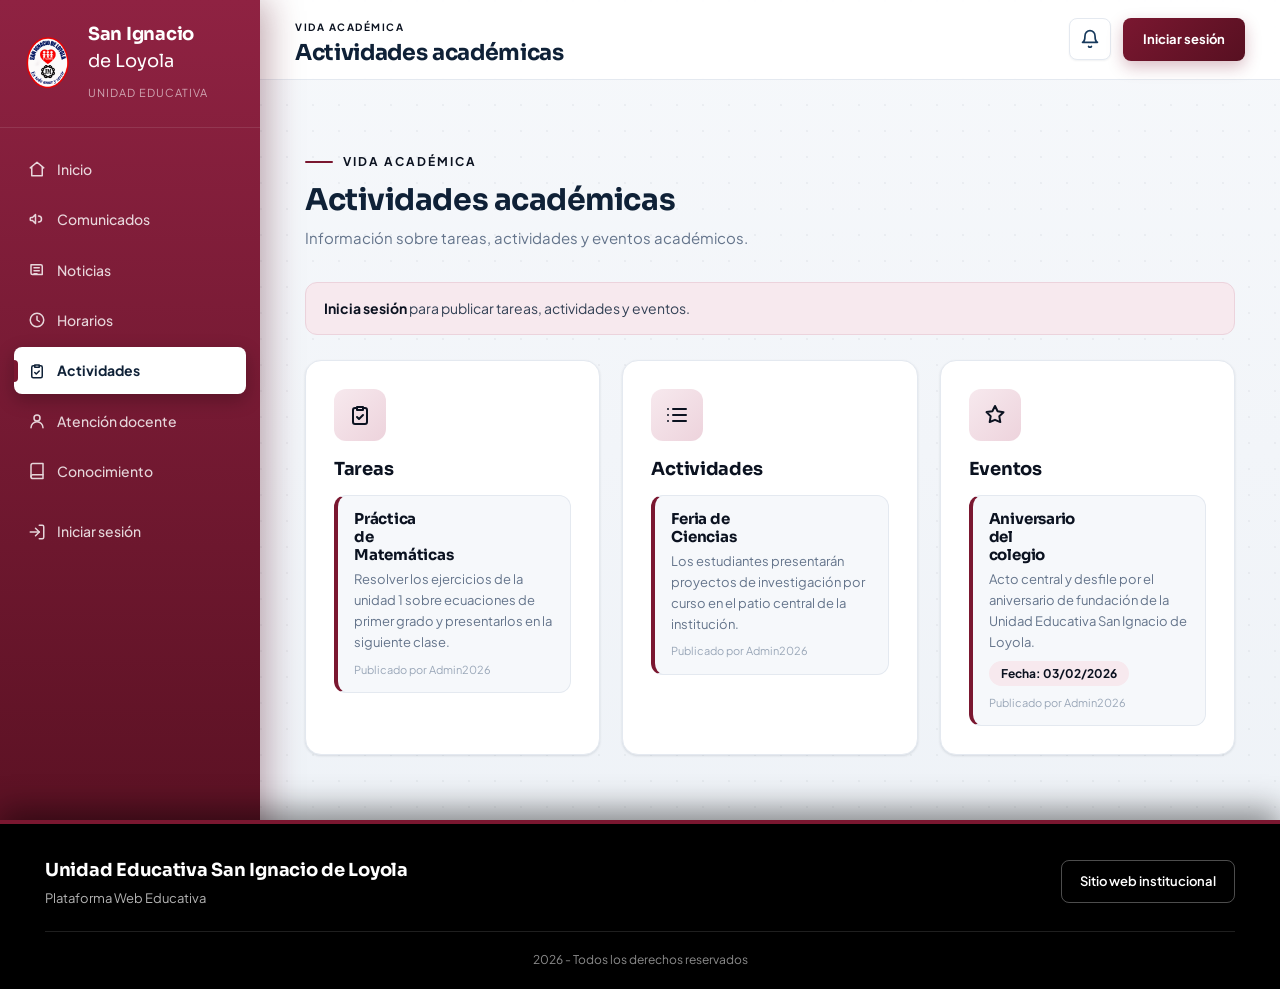
==== commit b5bd5e10: "Footer completo negro, menu guindo y quita texto lateral" ====
--- a/actividades.html
+++ b/actividades.html
@@ -67,11 +67,6 @@
             </a>
 
         </nav>
-
-        <div class="lateral-pie">
-            <p>Plataforma Web</p>
-            <span>San Ignacio de Loyola</span>
-        </div>
 
     </aside>
 
--- a/estilos.css
+++ b/estilos.css
@@ -68,6 +68,7 @@
     --transicion: all 0.25s ease;
     --fuente: "Plus Jakarta Sans", "Segoe UI", system-ui, -apple-system, "Helvetica Neue", Roboto, Arial, sans-serif;
     --fuente-titulo: "Sora", "Plus Jakarta Sans", "Segoe UI", system-ui, sans-serif;
+    --ancho-menu: 260px;
 }
 
 /* =========================================
@@ -109,8 +110,7 @@
 }
 
 .nombre-colegio h1,
-.nombre-colegio p,
-.lateral-pie span {
+.nombre-colegio p {
     font-family: var(--fuente-titulo);
 }
 
@@ -286,14 +286,14 @@
     position: fixed;
     left: 0;
     top: 0;
-    width: 260px;
+    width: var(--ancho-menu);
     height: 100vh;
-    background: linear-gradient(180deg, var(--navy-800) 0%, var(--navy-900) 100%);
+    background: linear-gradient(180deg, var(--guindo-500) 0%, var(--guindo-800) 100%);
     color: var(--blanco);
     display: flex;
     flex-direction: column;
     z-index: 1000;
-    box-shadow: 8px 0 32px rgba(10, 23, 41, 0.35);
+    box-shadow: 8px 0 32px rgba(87, 16, 33, 0.35);
 }
 
 .marca {
@@ -388,30 +388,12 @@
     margin-top: 10px;
 }
 
-.lateral-pie {
-    margin-top: auto;
-    padding: 20px;
-    border-top: 1px solid rgba(255, 255, 255, 0.10);
-    text-align: center;
-}
-
-.lateral-pie p {
-    font-size: 12px;
-    color: rgba(255, 255, 255, 0.75);
-    margin-bottom: 4px;
-}
-
-.lateral-pie span {
-    font-size: 18px;
-    color: rgba(255, 255, 255, 0.6);
-}
-
 /* =========================================
    5. CONTENIDO Y BARRA SUPERIOR
 ========================================= */
 
 .contenido-principal {
-    margin-left: 260px;
+    margin-left: var(--ancho-menu);
     min-height: 100vh;
     display: flex;
     flex-direction: column;
@@ -437,7 +419,7 @@
 
 .pequeno-titulo {
     font-size: 10px;
-    color: var(--guindo);
+    color: var(--negro);
     letter-spacing: 1.5px;
     font-weight: 700;
 }
@@ -475,7 +457,7 @@
 
 .boton-icono:hover {
     background: var(--gray-50);
-    color: var(--guindo);
+    color: var(--negro);
     transform: translateY(-2px);
     box-shadow: var(--sombra-sm);
 }
@@ -535,7 +517,7 @@
 .boton-salir {
     padding: 10px 16px;
     background: var(--blanco);
-    color: var(--peligro);
+    color: var(--negro);
     border: 1px solid var(--peligro-hover);
     border-radius: var(--radio-sm);
     font-size: 12px;
@@ -648,7 +630,7 @@
 .boton-principal:hover {
     transform: translateY(-3px);
     box-shadow: 0 16px 34px rgba(0, 0, 0, 0.35);
-    color: var(--guindo);
+    color: var(--negro);
 }
 
 /* =========================================
@@ -674,7 +656,7 @@
     display: inline-flex;
     align-items: center;
     gap: 10px;
-    color: var(--guindo);
+    color: var(--negro);
     font-size: 12px;
     font-weight: 700;
     letter-spacing: 2px;
@@ -780,7 +762,7 @@
     height: 52px;
     border-radius: var(--radio-md);
     background: linear-gradient(135deg, #f7e9ee, #edd3dc);
-    color: var(--guindo);
+    color: var(--negro);
     display: flex;
     align-items: center;
     justify-content: center;
@@ -797,7 +779,7 @@
 .noticia h3,
 .tarjeta-grande h3,
 .actividad h3 {
-    color: var(--guindo);
+    color: var(--negro);
 }
 
 .tarjeta h3 {
@@ -939,7 +921,7 @@
 }
 
 .login h2 {
-    color: var(--guindo);
+    color: var(--negro);
     font-size: 23px;
     margin-bottom: 10px;
 }
@@ -977,13 +959,13 @@
 }
 
 .login input:focus {
-    border-color: var(--guindo);
+    border-color: var(--negro);
     box-shadow: var(--anillo);
 }
 
 .login-error {
     background: var(--peligro-bg);
-    color: var(--peligro);
+    color: var(--negro);
     border: 1px solid var(--peligro-hover);
     border-radius: var(--radio-sm);
     padding: 10px 14px;
@@ -1017,7 +999,7 @@
 }
 
 .aviso-sesion a {
-    color: var(--guindo);
+    color: var(--negro);
     font-weight: 700;
     text-decoration: none;
 }
@@ -1045,14 +1027,14 @@
 }
 
 .panel-encabezado h3 {
-    color: var(--guindo);
+    color: var(--negro);
     font-size: 18px;
 }
 
 .boton-cerrar {
     padding: 9px 15px;
     background: var(--peligro-bg);
-    color: var(--peligro);
+    color: var(--negro);
     border: 1px solid var(--peligro-hover);
     border-radius: var(--radio-sm);
     font-size: 12px;
@@ -1111,7 +1093,7 @@
 .campo input:focus,
 .campo select:focus,
 .campo textarea:focus {
-    border-color: var(--guindo);
+    border-color: var(--negro);
     box-shadow: var(--anillo);
 }
 
@@ -1145,7 +1127,7 @@
 }
 
 .item h4 {
-    color: var(--guindo);
+    color: var(--negro);
     font-size: 15px;
     margin-bottom: 5px;
     padding-right: 140px;
@@ -1161,7 +1143,7 @@
     margin-top: 8px;
     padding: 3px 12px;
     background: #f7e9ee;
-    color: var(--guindo);
+    color: var(--negro);
     border-radius: 999px;
     font-size: 12px;
     font-weight: 700;
@@ -1204,7 +1186,7 @@
 
 .item-eliminar {
     background: var(--peligro-bg);
-    color: var(--peligro);
+    color: var(--negro);
     border: 1px solid var(--peligro-hover);
 }
 
@@ -1277,7 +1259,7 @@
     display: inline-block;
     padding: 5px 12px;
     background: #f7e9ee;
-    color: var(--guindo);
+    color: var(--negro);
     border-radius: 999px;
     font-size: 12px;
     font-weight: 700;
@@ -1294,7 +1276,7 @@
 }
 
 .horario-curso h3 {
-    color: var(--guindo);
+    color: var(--negro);
     font-size: 20px;
     margin-bottom: 16px;
 }
@@ -1338,12 +1320,12 @@
 }
 
 .tab:hover {
-    color: var(--guindo);
+    color: var(--negro);
 }
 
 .tab.activo {
-    color: var(--guindo);
-    border-bottom-color: var(--guindo);
+    color: var(--negro);
+    border-bottom-color: var(--negro);
 }
 
 .pdf-grid {
@@ -1501,7 +1483,7 @@
 
 .linea-tiempo .anio {
     display: inline-block;
-    color: var(--guindo);
+    color: var(--negro);
     font-size: 14px;
     font-weight: 700;
     letter-spacing: 0.5px;
@@ -1566,7 +1548,7 @@
 
 .destacado-identidad > span {
     display: inline-block;
-    color: #eab9c7;
+    color: rgba(255, 255, 255, 0.82);
     font-size: 12px;
     font-weight: 700;
     letter-spacing: 2px;
@@ -1592,11 +1574,15 @@
 ========================================= */
 
 footer {
-    background: linear-gradient(180deg, var(--navy-900), #071322);
+    background: #000000;
     color: var(--blanco);
     padding: 36px 45px 20px;
     border-top: 4px solid var(--guindo);
-    box-shadow: 0 -10px 30px rgba(10, 23, 41, 0.35);
+    position: relative;
+    z-index: 1100;
+    margin-left: calc(-1 * var(--ancho-menu));
+    width: calc(100% + var(--ancho-menu));
+    box-shadow: 0 -10px 30px rgba(0, 0, 0, 0.45);
 }
 
 .pie-contenido {
@@ -1634,7 +1620,7 @@
 
 .pie-enlace a:hover {
     background: var(--guindo);
-    border-color: var(--guindo);
+    border-color: var(--negro);
     transform: translateY(-2px);
     box-shadow: 0 8px 18px rgba(0, 0, 0, 0.3);
 }
@@ -1655,12 +1641,8 @@
 
 @media (max-width: 1000px) {
 
-    .barra-lateral {
-        width: 220px;
-    }
-
-    .contenido-principal {
-        margin-left: 220px;
+    :root {
+        --ancho-menu: 220px;
     }
 
     .tarjetas,
@@ -1677,6 +1659,10 @@
 
 @media (max-width: 750px) {
 
+    :root {
+        --ancho-menu: 0px;
+    }
+
     .barra-lateral {
         position: relative;
         width: 100%;
@@ -1701,14 +1687,6 @@
 
     .menu-lateral a.activo::after {
         display: none;
-    }
-
-    .lateral-pie {
-        display: none;
-    }
-
-    .contenido-principal {
-        margin-left: 0;
     }
 
     .barra-superior {
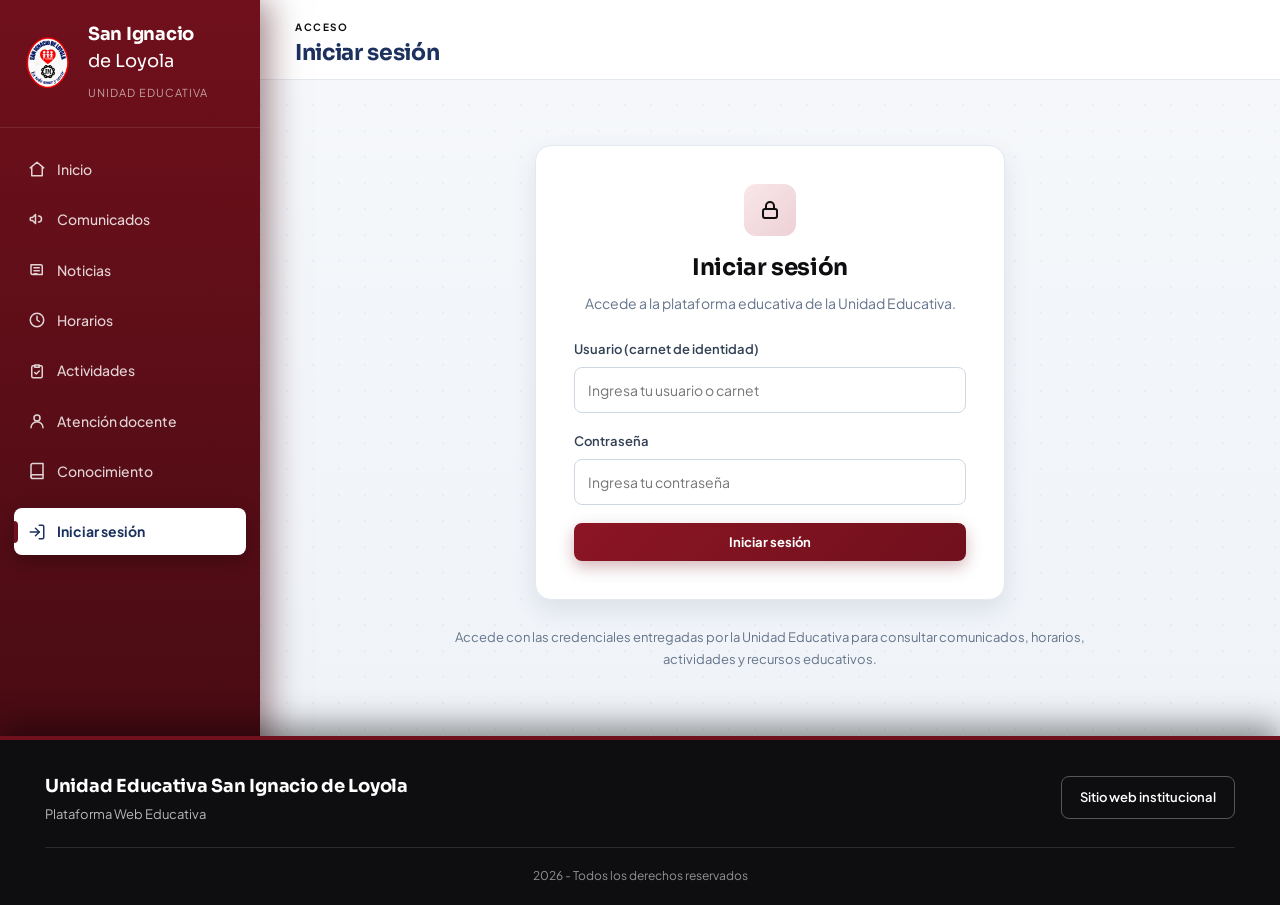
==== commit a51cd33c: "Protege rutas y hashea credenciales" ====
--- a/actividades.html
+++ b/actividades.html
@@ -12,6 +12,10 @@
     <link rel="preconnect" href="https://fonts.gstatic.com" crossorigin>
     <link href="https://fonts.googleapis.com/css2?family=Plus+Jakarta+Sans:wght@400;500;600;700;800&family=Sora:wght@600;700;800&display=swap" rel="stylesheet">
     <link rel="stylesheet" href="estilos.css">
+    <script src="sesion.js"></script>
+    <noscript>
+        <meta http-equiv="refresh" content="0;url=login.html">
+    </noscript>
 </head>
 
 <body>
@@ -302,8 +306,6 @@
         </footer>
 
     </div>
-
-    <script src="sesion.js"></script>
     <script src="actividades.js"></script>
 
 </body>
--- a/estilos.css
+++ b/estilos.css
@@ -1,24 +1,19 @@
-/* =========================================================================
-   SAN IGNACIO DE LOYOLA - SISTEMA DE DISEÑO
-   Paleta: Azul marino + Guindo + Blanco + Negro
-   ========================================================================= */
-
-/* =========================================
-   1. TOKENS DE DISEÑO
-========================================= */
-
 :root {
-    /* Marca: azul marino */
-    --navy-900: #0a1729;
-    --navy-800: #0f2137;
-    --navy-700: #17395c;
-    --navy-600: #1f4d78;
-
-    /* Marca: guindo */
-    --guindo-800: #571021;
-    --guindo-700: #6b142b;
-    --guindo-600: #7a1730;
-    --guindo-500: #8f2242;
+    /* Azul oscuro */
+    --navy-900: #14213f;
+    --navy-800: #1c315e;
+    --navy-700: #28427a;
+    --navy-600: #345393;
+
+    /* Rojo oscuro */
+    --guindo-800: #400a11;
+    --guindo-700: #590d17;
+    --guindo-600: #70101c;
+    --guindo-500: #8c1524;
+
+    --rojo: #70101c;
+    --rojo-claro: #8c1524;
+    --rojo-oscuro: #540b14;
 
     /* Neutrales */
     --gray-50: #f6f8fb;
@@ -32,7 +27,7 @@
     --gray-900: #101828;
 
     --blanco: #ffffff;
-    --negro: #0b1220;
+    --negro: #0e0e10;
 
     /* Alias semánticos */
     --azul: var(--navy-800);
@@ -42,7 +37,7 @@
     --guindo-claro: var(--guindo-500);
     --guindo-oscuro: var(--guindo-800);
 
-    --texto: #1a2233;
+    --texto: #0e0e10;
     --texto-suave: var(--gray-500);
     --borde: var(--gray-200);
     --fondo: var(--gray-50);
@@ -58,13 +53,13 @@
     --radio-lg: 16px;
 
     /* Sombras coherentes */
-    --sombra-xs: 0 1px 2px rgba(15, 33, 55, 0.06);
-    --sombra-sm: 0 1px 3px rgba(15, 33, 55, 0.08), 0 1px 2px rgba(15, 33, 55, 0.04);
-    --sombra-md: 0 10px 24px rgba(15, 33, 55, 0.10);
-    --sombra-lg: 0 20px 45px rgba(15, 33, 55, 0.16);
+    --sombra-xs: 0 1px 2px rgba(28, 49, 94, 0.06);
+    --sombra-sm: 0 1px 3px rgba(28, 49, 94, 0.08), 0 1px 2px rgba(28, 49, 94, 0.04);
+    --sombra-md: 0 10px 24px rgba(28, 49, 94, 0.10);
+    --sombra-lg: 0 20px 45px rgba(28, 49, 94, 0.16);
 
     /* Otros */
-    --anillo: 0 0 0 3px rgba(122, 23, 48, 0.14);
+    --anillo: 0 0 0 3px rgba(112, 16, 28, 0.16);
     --transicion: all 0.25s ease;
     --fuente: "Plus Jakarta Sans", "Segoe UI", system-ui, -apple-system, "Helvetica Neue", Roboto, Arial, sans-serif;
     --fuente-titulo: "Sora", "Plus Jakarta Sans", "Segoe UI", system-ui, sans-serif;
@@ -92,7 +87,7 @@
     color: var(--texto);
     background-color: var(--gray-50);
     background-image:
-        radial-gradient(circle at 1px 1px, rgba(15, 33, 55, 0.045) 1px, transparent 0),
+        radial-gradient(circle at 1px 1px, rgba(28, 49, 94, 0.045) 1px, transparent 0),
         linear-gradient(180deg, var(--gray-50) 0%, var(--gray-100) 100%);
     background-size: 26px 26px, 100% 100%;
     background-attachment: fixed, fixed;
@@ -288,12 +283,12 @@
     top: 0;
     width: var(--ancho-menu);
     height: 100vh;
-    background: linear-gradient(180deg, var(--guindo-500) 0%, var(--guindo-800) 100%);
+    background: linear-gradient(180deg, #70101c 0%, #400a11 100%);
     color: var(--blanco);
     display: flex;
     flex-direction: column;
     z-index: 1000;
-    box-shadow: 8px 0 32px rgba(87, 16, 33, 0.35);
+    box-shadow: 8px 0 32px rgba(64, 10, 17, 0.5);
 }
 
 .marca {
@@ -466,7 +461,7 @@
 .boton-tarjeta,
 .boton-ingresar {
     display: inline-block;
-    background: linear-gradient(135deg, var(--guindo-600), var(--guindo-800));
+    background: linear-gradient(135deg, var(--rojo-claro), var(--rojo));
     color: var(--blanco);
     text-decoration: none;
     border: none;
@@ -476,16 +471,16 @@
     font-weight: 700;
     font-family: inherit;
     cursor: pointer;
-    box-shadow: 0 6px 16px rgba(122, 23, 48, 0.28);
+    box-shadow: 0 6px 16px rgba(112, 16, 28, 0.30);
     transition: var(--transicion);
 }
 
 .boton-acceso:hover,
 .boton-tarjeta:hover,
 .boton-ingresar:hover {
-    background: linear-gradient(135deg, var(--guindo-500), var(--guindo-700));
+    background: linear-gradient(135deg, var(--rojo), var(--rojo-oscuro));
     transform: translateY(-2px);
-    box-shadow: 0 12px 24px rgba(122, 23, 48, 0.38);
+    box-shadow: 0 12px 24px rgba(112, 16, 28, 0.42);
 }
 
 .boton-tarjeta,
@@ -496,6 +491,12 @@
 .boton-ingresar {
     width: 100%;
     margin-top: 0;
+}
+
+.boton-ingresar:disabled {
+    opacity: 0.72;
+    cursor: wait;
+    transform: none;
 }
 
 .usuario-activo {
@@ -517,8 +518,8 @@
 .boton-salir {
     padding: 10px 16px;
     background: var(--blanco);
-    color: var(--negro);
-    border: 1px solid var(--peligro-hover);
+    color: var(--rojo);
+    border: 1px solid var(--rojo);
     border-radius: var(--radio-sm);
     font-size: 12px;
     font-weight: 700;
@@ -527,13 +528,24 @@
 }
 
 .boton-salir:hover {
-    background: var(--peligro-bg);
+    background: #f8e7ea;
     transform: translateY(-2px);
 }
-
-/* =========================================
-   6. HERO
-========================================= */
+.imagen-superior {
+    width: 100%;
+    display: flex;
+    justify-content: center;
+    background: var(--blanco);
+    overflow: hidden;
+}
+
+.imagen-superior img {
+    width: auto;
+    max-width: 100%;
+    max-height: 400px;
+    height: auto;
+    display: block;
+}
 
 .hero {
     min-height: 480px;
@@ -541,8 +553,8 @@
     align-items: center;
     padding: 60px;
     background-image:
-        linear-gradient(rgba(15, 33, 55, 0.85), rgba(10, 23, 41, 0.88)),
-        url("https://encrypted-tbn0.gstatic.com/images?q=tbn:ANd9GcRSVLHzj5W8ox091CoyPTB5MSC0ag2upLUj8C2b3s9TCWr41BCkkrJ-tNOh&s=10");
+        linear-gradient(rgba(28, 49, 94, 0.85), rgba(14, 14, 16, 0.88)),
+        url("colegio.jpg.jpeg");
     background-size: cover;
     background-position: center;
     position: relative;
@@ -567,8 +579,8 @@
     position: absolute;
     inset: 0;
     background:
-        radial-gradient(circle at 82% 16%, rgba(122, 23, 48, 0.45), transparent 50%),
-        radial-gradient(circle at 12% 92%, rgba(23, 57, 92, 0.55), transparent 45%);
+        radial-gradient(circle at 82% 16%, rgba(112, 16, 28, 0.45), transparent 50%),
+        radial-gradient(circle at 12% 92%, rgba(28, 49, 94, 0.55), transparent 45%);
     pointer-events: none;
 }
 
@@ -583,7 +595,7 @@
 .etiqueta {
     display: inline-block;
     padding: 7px 15px;
-    background: rgba(122, 23, 48, 0.55);
+    background: rgba(112, 16, 28, 0.55);
     border: 1px solid rgba(255, 255, 255, 0.28);
     border-radius: 999px;
     font-size: 11px;
@@ -616,8 +628,8 @@
 
 .boton-principal {
     display: inline-block;
-    background: var(--blanco);
-    color: var(--navy-800);
+    background: linear-gradient(135deg, var(--rojo-claro), var(--rojo));
+    color: var(--blanco);
     text-decoration: none;
     padding: 14px 24px;
     border-radius: var(--radio-sm);
@@ -630,13 +642,8 @@
 .boton-principal:hover {
     transform: translateY(-3px);
     box-shadow: 0 16px 34px rgba(0, 0, 0, 0.35);
-    color: var(--negro);
-}
-
-/* =========================================
-   7. SECCIONES Y TÍTULOS
-========================================= */
-
+    color: var(--blanco);
+}
 section {
     padding: 65px 45px;
 }
@@ -688,11 +695,6 @@
     font-size: 14px;
     margin-bottom: 30px;
 }
-
-/* =========================================
-   8. TARJETAS
-========================================= */
-
 .tarjetas {
     display: grid;
     grid-template-columns: repeat(3, 1fr);
@@ -761,7 +763,7 @@
     width: 52px;
     height: 52px;
     border-radius: var(--radio-md);
-    background: linear-gradient(135deg, #f7e9ee, #edd3dc);
+    background: linear-gradient(135deg, #f8e7ea, #edd0d5);
     color: var(--negro);
     display: flex;
     align-items: center;
@@ -792,7 +794,6 @@
     line-height: 1.65;
 }
 
-/* Noticias */
 .noticias {
     display: grid;
     grid-template-columns: repeat(2, 1fr);
@@ -870,9 +871,9 @@
     margin-top: 18px;
     margin-left: 10px;
     padding: 11px 20px;
-    background: var(--gray-100);
-    color: var(--gray-700);
-    border: 1px solid var(--borde);
+    background: var(--blanco);
+    color: var(--rojo);
+    border: 1px solid var(--rojo);
     border-radius: var(--radio-sm);
     font-size: 13px;
     font-weight: 700;
@@ -882,7 +883,7 @@
 }
 
 .boton-cancelar:hover {
-    background: var(--gray-200);
+    background: #f8e7ea;
 }
 
 /* Actividades (legado) */
@@ -989,8 +990,8 @@
 ========================================= */
 
 .aviso-sesion {
-    background: #f7e9ee;
-    border: 1px solid #ecd3dc;
+    background: #f8e7ea;
+    border: 1px solid #ecd0d6;
     border-radius: var(--radio-md);
     padding: 14px 18px;
     margin-bottom: 25px;
@@ -1033,9 +1034,9 @@
 
 .boton-cerrar {
     padding: 9px 15px;
-    background: var(--peligro-bg);
-    color: var(--negro);
-    border: 1px solid var(--peligro-hover);
+    background: var(--rojo);
+    color: var(--blanco);
+    border: 1px solid var(--rojo);
     border-radius: var(--radio-sm);
     font-size: 12px;
     font-weight: 700;
@@ -1045,7 +1046,7 @@
 }
 
 .boton-cerrar:hover {
-    background: var(--peligro-hover);
+    background: var(--rojo-oscuro);
 }
 
 #form-publicar {
@@ -1142,7 +1143,7 @@
     display: inline-block;
     margin-top: 8px;
     padding: 3px 12px;
-    background: #f7e9ee;
+    background: #f8e7ea;
     color: var(--negro);
     border-radius: 999px;
     font-size: 12px;
@@ -1176,22 +1177,22 @@
 }
 
 .item-editar {
-    background: var(--navy-700);
+    background: var(--rojo);
     color: var(--blanco);
 }
 
 .item-editar:hover {
-    background: var(--navy-800);
+    background: var(--rojo-oscuro);
 }
 
 .item-eliminar {
-    background: var(--peligro-bg);
-    color: var(--negro);
-    border: 1px solid var(--peligro-hover);
+    background: var(--rojo-oscuro);
+    color: var(--blanco);
+    border: 1px solid var(--rojo-oscuro);
 }
 
 .item-eliminar:hover {
-    background: var(--peligro-hover);
+    background: #6d0a12;
 }
 
 .item-vacio {
@@ -1199,11 +1200,6 @@
     font-size: 13px;
     font-style: italic;
 }
-
-/* =========================================
-   11. TABLAS
-========================================= */
-
 .tabla-contenedor {
     overflow-x: auto;
     background: var(--blanco);
@@ -1258,7 +1254,7 @@
 .materia-chip {
     display: inline-block;
     padding: 5px 12px;
-    background: #f7e9ee;
+    background: #f8e7ea;
     color: var(--negro);
     border-radius: 999px;
     font-size: 12px;
@@ -1376,9 +1372,13 @@
 .pdf-acciones .boton-cerrar {
     display: inline-block;
     text-decoration: none;
-    background: var(--gray-100);
-    color: var(--gray-700);
-    border-color: var(--borde);
+    background: var(--blanco);
+    color: var(--rojo);
+    border-color: var(--rojo);
+}
+
+.pdf-acciones .boton-cerrar:hover {
+    background: #f8e7ea;
 }
 
 .visor-pdf {
@@ -1434,11 +1434,6 @@
     border: none;
     display: block;
 }
-
-/* =========================================
-   14. INICIO: HISTORIA, FUNDADORES E IDENTIDAD
-========================================= */
-
 .linea-tiempo {
     list-style: none;
     position: relative;
@@ -1450,12 +1445,12 @@
 .linea-tiempo::before {
     content: "";
     position: absolute;
-    left: 15px;
+    left: 20px;
     top: 0;
     bottom: 0;
-    width: 3px;
-    background: linear-gradient(180deg, var(--guindo), var(--navy-700));
-    border-radius: 3px;
+    width: 4px;
+    background: linear-gradient(180deg,var(--guindo),#c9a227,var(--guindo));
+    border-radius: 10px;
 }
 
 .linea-tiempo li {
@@ -1478,12 +1473,12 @@
     background: var(--blanco);
     border: 3px solid var(--guindo);
     border-radius: 50%;
-    box-shadow: 0 0 0 4px rgba(122, 23, 48, 0.12);
+    box-shadow: 0 0 0 4px rgba(112, 16, 28, 0.12);
 }
 
 .linea-tiempo .anio {
     display: inline-block;
-    color: var(--negro);
+    color: #8a6a12;
     font-size: 14px;
     font-weight: 700;
     letter-spacing: 0.5px;
@@ -1574,7 +1569,7 @@
 ========================================= */
 
 footer {
-    background: #000000;
+    background: var(--negro);
     color: var(--blanco);
     padding: 36px 45px 20px;
     border-top: 4px solid var(--guindo);
@@ -1757,6 +1752,10 @@
 
 @media (max-width: 480px) {
 
+    .login {
+        padding: 28px 22px;
+    }
+
     .barra-superior h2 {
         font-size: 17px;
     }
@@ -1802,4 +1801,642 @@
         transition: none !important;
         scroll-behavior: auto !important;
     }
-}+}
+/* =========================================
+   18. PLANTEL DOCENTE
+========================================= */
+
+.titulo-seccion.separado {
+    margin-top: 60px;
+}
+
+.plantel-herramientas {
+    display: flex;
+    align-items: center;
+    justify-content: space-between;
+    flex-wrap: wrap;
+    gap: 14px;
+    margin-bottom: 24px;
+}
+
+.plantel-buscador {
+    position: relative;
+    flex: 1 1 280px;
+    max-width: 380px;
+}
+
+.plantel-buscador::before {
+    content: "";
+    position: absolute;
+    top: 50%;
+    left: 15px;
+    width: 16px;
+    height: 16px;
+    transform: translateY(-50%);
+    background: var(--gray-400);
+    pointer-events: none;
+    -webkit-mask-image: url("data:image/svg+xml,%3Csvg xmlns='http://www.w3.org/2000/svg' viewBox='0 0 24 24' fill='none' stroke='black' stroke-width='2' stroke-linecap='round' stroke-linejoin='round'%3E%3Ccircle cx='11' cy='11' r='7'/%3E%3Cpath d='M21 21l-4.35-4.35'/%3E%3C/svg%3E");
+    mask-image: url("data:image/svg+xml,%3Csvg xmlns='http://www.w3.org/2000/svg' viewBox='0 0 24 24' fill='none' stroke='black' stroke-width='2' stroke-linecap='round' stroke-linejoin='round'%3E%3Ccircle cx='11' cy='11' r='7'/%3E%3Cpath d='M21 21l-4.35-4.35'/%3E%3C/svg%3E");
+}
+
+.plantel-buscador input {
+    width: 100%;
+    padding: 12px 16px 12px 42px;
+    background: var(--blanco);
+    border: 1px solid var(--borde);
+    border-radius: var(--radio-sm);
+    color: var(--texto);
+    font-size: 14px;
+    font-family: inherit;
+    box-shadow: var(--sombra-xs);
+    transition: var(--transicion);
+}
+
+.plantel-buscador input::placeholder {
+    color: var(--gray-400);
+}
+
+.plantel-buscador input:focus {
+    outline: none;
+    border-color: var(--rojo);
+    box-shadow: var(--anillo);
+}
+
+.plantel-contador {
+    color: var(--texto-suave);
+    font-size: 13px;
+    font-weight: 700;
+}
+
+.plantel-grid {
+    display: grid;
+    grid-template-columns: repeat(auto-fill, minmax(330px, 1fr));
+    gap: 20px;
+}
+
+.docente-card {
+    background: var(--blanco);
+    border: 1px solid var(--borde);
+    border-top: 3px solid var(--rojo);
+    border-radius: var(--radio-lg);
+    padding: 22px;
+    box-shadow: var(--sombra-sm);
+    transition: var(--transicion);
+    animation: fadeInUp 0.5s ease backwards;
+}
+
+.docente-card:hover {
+    transform: translateY(-4px);
+    box-shadow: var(--sombra-md);
+}
+
+.docente-cabecera {
+    display: flex;
+    align-items: center;
+    gap: 14px;
+    padding-bottom: 16px;
+    margin-bottom: 16px;
+    border-bottom: 1px solid var(--borde);
+}
+
+.docente-badge {
+    margin-left: auto;
+    align-self: flex-start;
+    padding: 4px 9px;
+    background: var(--gray-50);
+    border: 1px solid var(--borde);
+    border-radius: 999px;
+    color: var(--texto-suave);
+    font-size: 11px;
+    font-weight: 700;
+    white-space: nowrap;
+}
+
+.docente-avatar {
+    width: 80px;
+    height: 80px;
+    border-radius: 50%;
+    overflow: hidden;
+    flex-shrink: 0;
+}
+
+.docente-foto {
+    width: 100%;
+    height: 100%;
+    object-fit: cover;
+    display: block;
+}
+.docente-nombre {
+    color: var(--negro);
+    font-size: 16px;
+    font-weight: 800;
+    line-height: 1.25;
+}
+
+.docente-cargo {
+    display: block;
+    margin-top: 3px;
+    color: var(--texto-suave);
+    font-size: 12px;
+    font-weight: 500;
+}
+
+.docente-dias {
+    display: grid;
+    gap: 10px;
+}
+
+.docente-dia {
+    display: grid;
+    grid-template-columns: 76px 1fr;
+    gap: 10px;
+    align-items: start;
+}
+
+.docente-dia + .docente-dia {
+    padding-top: 9px;
+    border-top: 1px dashed var(--gray-200);
+}
+
+.docente-dia-label {
+    padding-top: 3px;
+    color: var(--texto-suave);
+    font-size: 10px;
+    font-weight: 800;
+    letter-spacing: 0.08em;
+}
+
+.docente-dia-cursos {
+    display: flex;
+    flex-wrap: wrap;
+    gap: 5px;
+}
+
+.docente-curso {
+    display: inline-block;
+    padding: 3px 9px;
+    background: var(--gray-50);
+    border: 1px solid var(--borde);
+    border-radius: 999px;
+    color: var(--gray-700);
+    font-size: 11px;
+    font-weight: 600;
+    line-height: 1.6;
+}
+
+.docente-curso-turno {
+    padding: 3px 0;
+    background: transparent;
+    border: none;
+    border-radius: 0;
+    color: var(--rojo);
+    font-size: 10px;
+    font-weight: 800;
+    letter-spacing: 0.08em;
+    text-transform: uppercase;
+}
+
+.docente-sin {
+    color: var(--gray-400);
+    font-size: 13px;
+    font-style: italic;
+}
+
+@media (max-width: 750px) {
+    .titulo-seccion.separado {
+        margin-top: 46px;
+    }
+
+    .plantel-grid {
+        grid-template-columns: 1fr;
+    }
+}
+
+/* =========================================
+   19. MATERIAS, PLANTEL Y EDITOR
+========================================= */
+
+a.materia-chip {
+    text-decoration: none;
+    cursor: pointer;
+    transition: var(--transicion);
+}
+
+a.materia-chip:hover {
+    background: var(--guindo);
+    color: var(--blanco);
+    transform: translateY(-1px);
+}
+
+a.materia-chip:focus-visible {
+    outline: 2px solid var(--rojo);
+    outline-offset: 2px;
+}
+
+.docente-materias {
+    margin-bottom: 18px;
+}
+
+.docente-materias-label {
+    display: block;
+    margin-bottom: 7px;
+    color: var(--texto-suave);
+    font-size: 10px;
+    font-weight: 800;
+    letter-spacing: 0.08em;
+    text-transform: uppercase;
+}
+
+.docente-materias-lista {
+    display: flex;
+    flex-wrap: wrap;
+    gap: 6px;
+}
+
+.docente-materia {
+    padding: 4px 10px;
+    background: #f8e7ea;
+    border: 1px solid #ecd0d6;
+    border-radius: 999px;
+    color: var(--rojo-oscuro);
+    font-size: 11px;
+    font-weight: 700;
+}
+
+.docente-materia.activa {
+    background: var(--rojo);
+    border-color: var(--rojo);
+    color: var(--blanco);
+}
+
+.docente-materias-vacio {
+    color: var(--gray-400);
+    font-size: 12px;
+    font-style: italic;
+}
+
+.docente-editar {
+    width: 100%;
+    margin-top: 18px;
+    padding: 9px 14px;
+    background: var(--blanco);
+    border: 1px solid var(--rojo);
+    border-radius: var(--radio-sm);
+    color: var(--rojo);
+    font-family: inherit;
+    font-size: 12px;
+    font-weight: 700;
+    cursor: pointer;
+    transition: var(--transicion);
+}
+
+.docente-editar:hover {
+    background: #f8e7ea;
+}
+
+.docente-card.destacado {
+    background: #fffafa;
+    border-color: var(--rojo);
+    box-shadow: 0 0 0 3px rgba(112, 16, 28, 0.16), var(--sombra-md);
+}
+
+.docente-card.destacado .docente-avatar {
+    box-shadow: 0 0 0 4px rgba(112, 16, 28, 0.14);
+}
+
+.docente-card.atenuado {
+    opacity: 0.4;
+}
+
+.docente-card.atenuado:hover {
+    opacity: 1;
+}
+
+.plantel-aviso {
+    display: flex;
+    align-items: center;
+    justify-content: space-between;
+    flex-wrap: wrap;
+    gap: 14px;
+    margin-bottom: 20px;
+    padding: 14px 18px;
+    background: #f8e7ea;
+    border: 1px solid #ecd0d6;
+    border-left: 4px solid var(--rojo);
+    border-radius: var(--radio-sm);
+}
+
+.plantel-aviso-texto {
+    display: flex;
+    flex-direction: column;
+    gap: 2px;
+}
+
+.plantel-aviso-texto strong {
+    color: var(--rojo-oscuro);
+    font-size: 14px;
+    font-weight: 800;
+}
+
+.plantel-aviso-texto span {
+    color: var(--gray-600);
+    font-size: 12px;
+}
+
+.plantel-aviso-limpiar {
+    padding: 8px 14px;
+    background: var(--rojo);
+    border: none;
+    border-radius: var(--radio-sm);
+    color: var(--blanco);
+    font-family: inherit;
+    font-size: 12px;
+    font-weight: 700;
+    cursor: pointer;
+    white-space: nowrap;
+    transition: var(--transicion);
+}
+
+.plantel-aviso-limpiar:hover {
+    background: var(--rojo-oscuro);
+}
+
+.modal-fondo {
+    position: fixed;
+    inset: 0;
+    z-index: 2000;
+    display: flex;
+    align-items: center;
+    justify-content: center;
+    padding: 20px;
+    background: rgba(14, 14, 16, 0.55);
+}
+
+.modal-fondo[hidden] {
+    display: none;
+}
+
+.modal-caja {
+    display: flex;
+    flex-direction: column;
+    width: 100%;
+    max-width: 560px;
+    max-height: 88vh;
+    background: var(--blanco);
+    border-radius: var(--radio-lg);
+    box-shadow: var(--sombra-lg);
+    overflow: hidden;
+}
+
+.modal-cabecera {
+    display: flex;
+    align-items: center;
+    justify-content: space-between;
+    gap: 14px;
+    padding: 20px 24px;
+    border-bottom: 1px solid var(--borde);
+}
+
+.modal-cabecera h3 {
+    color: var(--navy-800);
+    font-size: 18px;
+}
+
+.modal-x {
+    display: flex;
+    align-items: center;
+    justify-content: center;
+    width: 34px;
+    height: 34px;
+    background: var(--gray-50);
+    border: 1px solid var(--borde);
+    border-radius: 50%;
+    color: var(--gray-600);
+    font-size: 20px;
+    line-height: 1;
+    cursor: pointer;
+    transition: var(--transicion);
+}
+
+.modal-x:hover {
+    background: var(--gray-100);
+    color: var(--negro);
+}
+
+.modal-cuerpo {
+    display: grid;
+    grid-template-columns: repeat(auto-fill, minmax(200px, 1fr));
+    gap: 10px;
+    padding: 20px 24px;
+    overflow-y: auto;
+}
+
+.materia-opcion {
+    display: flex;
+    align-items: center;
+    gap: 9px;
+    padding: 9px 12px;
+    border: 1px solid var(--borde);
+    border-radius: var(--radio-sm);
+    font-size: 13px;
+    cursor: pointer;
+    transition: var(--transicion);
+}
+
+.materia-opcion:hover {
+    border-color: var(--rojo);
+    background: #fffafa;
+}
+
+.materia-opcion input {
+    width: 16px;
+    height: 16px;
+    accent-color: var(--rojo);
+}
+
+.modal-pie {
+    display: flex;
+    justify-content: flex-end;
+    gap: 10px;
+    padding: 18px 24px;
+    background: var(--gray-50);
+    border-top: 1px solid var(--borde);
+}
+
+.modal-pie .boton-cancelar,
+.modal-pie .boton-tarjeta {
+    margin: 0;
+}
+
+@media (max-width: 750px) {
+    .modal-cuerpo {
+        grid-template-columns: 1fr;
+    }
+
+    .plantel-aviso {
+        align-items: flex-start;
+    }
+}
+
+/* =========================================
+   20. TURNOS DE HORARIO Y EDITOR
+========================================= */
+
+.horario-turno {
+    margin-top: 22px;
+}
+
+.horario-turno:first-of-type {
+    margin-top: 0;
+}
+
+.turno-cabecera {
+    display: flex;
+    align-items: center;
+    justify-content: space-between;
+    flex-wrap: wrap;
+    gap: 12px;
+    margin-bottom: 12px;
+}
+
+.turno-titulo {
+    display: inline-flex;
+    align-items: center;
+    gap: 9px;
+    padding: 7px 16px;
+    border-radius: 999px;
+    font-size: 12px;
+    font-weight: 800;
+    letter-spacing: 0.05em;
+}
+
+.turno-manana {
+    background: #e8effb;
+    color: var(--navy-800);
+}
+
+.turno-tarde {
+    background: #f8e7ea;
+    color: var(--rojo-oscuro);
+}
+
+.turno-icono {
+    display: inline-block;
+    width: 16px;
+    height: 16px;
+}
+
+.turno-manana .turno-icono {
+    background: var(--navy-700);
+    -webkit-mask-image: url("data:image/svg+xml,%3Csvg xmlns='http://www.w3.org/2000/svg' viewBox='0 0 24 24' fill='none' stroke='black' stroke-width='2' stroke-linecap='round' stroke-linejoin='round'%3E%3Ccircle cx='12' cy='12' r='4'/%3E%3Cpath d='M12 2v2'/%3E%3Cpath d='M12 20v2'/%3E%3Cpath d='M4.9 4.9l1.4 1.4'/%3E%3Cpath d='M17.7 17.7l1.4 1.4'/%3E%3Cpath d='M2 12h2'/%3E%3Cpath d='M20 12h2'/%3E%3Cpath d='M4.9 19.1l1.4-1.4'/%3E%3Cpath d='M17.7 6.3l1.4-1.4'/%3E%3C/svg%3E");
+    mask-image: url("data:image/svg+xml,%3Csvg xmlns='http://www.w3.org/2000/svg' viewBox='0 0 24 24' fill='none' stroke='black' stroke-width='2' stroke-linecap='round' stroke-linejoin='round'%3E%3Ccircle cx='12' cy='12' r='4'/%3E%3Cpath d='M12 2v2'/%3E%3Cpath d='M12 20v2'/%3E%3Cpath d='M4.9 4.9l1.4 1.4'/%3E%3Cpath d='M17.7 17.7l1.4 1.4'/%3E%3Cpath d='M2 12h2'/%3E%3Cpath d='M20 12h2'/%3E%3Cpath d='M4.9 19.1l1.4-1.4'/%3E%3Cpath d='M17.7 6.3l1.4-1.4'/%3E%3C/svg%3E");
+}
+
+.turno-tarde .turno-icono {
+    background: var(--rojo);
+    -webkit-mask-image: url("data:image/svg+xml,%3Csvg xmlns='http://www.w3.org/2000/svg' viewBox='0 0 24 24' fill='none' stroke='black' stroke-width='2' stroke-linecap='round' stroke-linejoin='round'%3E%3Cpath d='M17 18a5 5 0 0 0-10 0'/%3E%3Cpath d='M12 9V3'/%3E%3Cpath d='M9 6l3 3 3-3'/%3E%3Cpath d='M3 22h18'/%3E%3C/svg%3E");
+    mask-image: url("data:image/svg+xml,%3Csvg xmlns='http://www.w3.org/2000/svg' viewBox='0 0 24 24' fill='none' stroke='black' stroke-width='2' stroke-linecap='round' stroke-linejoin='round'%3E%3Cpath d='M17 18a5 5 0 0 0-10 0'/%3E%3Cpath d='M12 9V3'/%3E%3Cpath d='M9 6l3 3 3-3'/%3E%3Cpath d='M3 22h18'/%3E%3C/svg%3E");
+}
+
+.turno-gestionar {
+    padding: 9px 16px;
+    background: var(--blanco);
+    border: 1px solid var(--rojo);
+    border-radius: var(--radio-sm);
+    color: var(--rojo);
+    font-family: inherit;
+    font-size: 12px;
+    font-weight: 700;
+    cursor: pointer;
+    transition: var(--transicion);
+}
+
+.turno-gestionar:hover {
+    background: #f8e7ea;
+}
+
+.modal-horario-caja {
+    max-width: 920px;
+}
+
+.modal-horario-cuerpo {
+    display: block;
+}
+
+.editor-seccion + .editor-seccion {
+    margin-top: 26px;
+    padding-top: 22px;
+    border-top: 1px solid var(--borde);
+}
+
+.editor-seccion h4 {
+    margin-bottom: 12px;
+    color: var(--navy-800);
+    font-size: 14px;
+    font-weight: 800;
+}
+
+.editor-scroll {
+    overflow-x: auto;
+}
+
+.editor-tabla {
+    display: grid;
+    grid-template-columns: 92px repeat(3, minmax(90px, 1fr));
+    gap: 8px;
+    min-width: 460px;
+}
+
+.editor-celda-encabezado {
+    align-self: center;
+    padding-bottom: 4px;
+    color: var(--texto-suave);
+    font-size: 10px;
+    font-weight: 800;
+    letter-spacing: 0.06em;
+    text-transform: uppercase;
+}
+
+.editor-dia {
+    align-self: center;
+    color: var(--texto);
+    font-size: 11px;
+    font-weight: 800;
+}
+
+.editor-tabla select {
+    width: 100%;
+    padding: 8px 10px;
+    background: var(--blanco);
+    border: 1px solid var(--borde);
+    border-radius: var(--radio-sm);
+    color: var(--texto);
+    font-family: inherit;
+    font-size: 12px;
+    cursor: pointer;
+    transition: var(--transicion);
+}
+
+.editor-tabla select:focus {
+    outline: none;
+    border-color: var(--rojo);
+    box-shadow: var(--anillo);
+}
+
+@media (max-width: 750px) {
+    .turno-cabecera {
+        align-items: flex-start;
+    }
+}
+
+/* Ajustes de fotografías del plantel */
+.docente-avatar-iniciales {
+    display: flex;
+    align-items: center;
+    justify-content: center;
+    background: linear-gradient(135deg, var(--guindo-600), var(--guindo-800));
+    color: var(--blanco);
+    font-size: 20px;
+    font-weight: 800;
+    letter-spacing: 0.5px;
+}
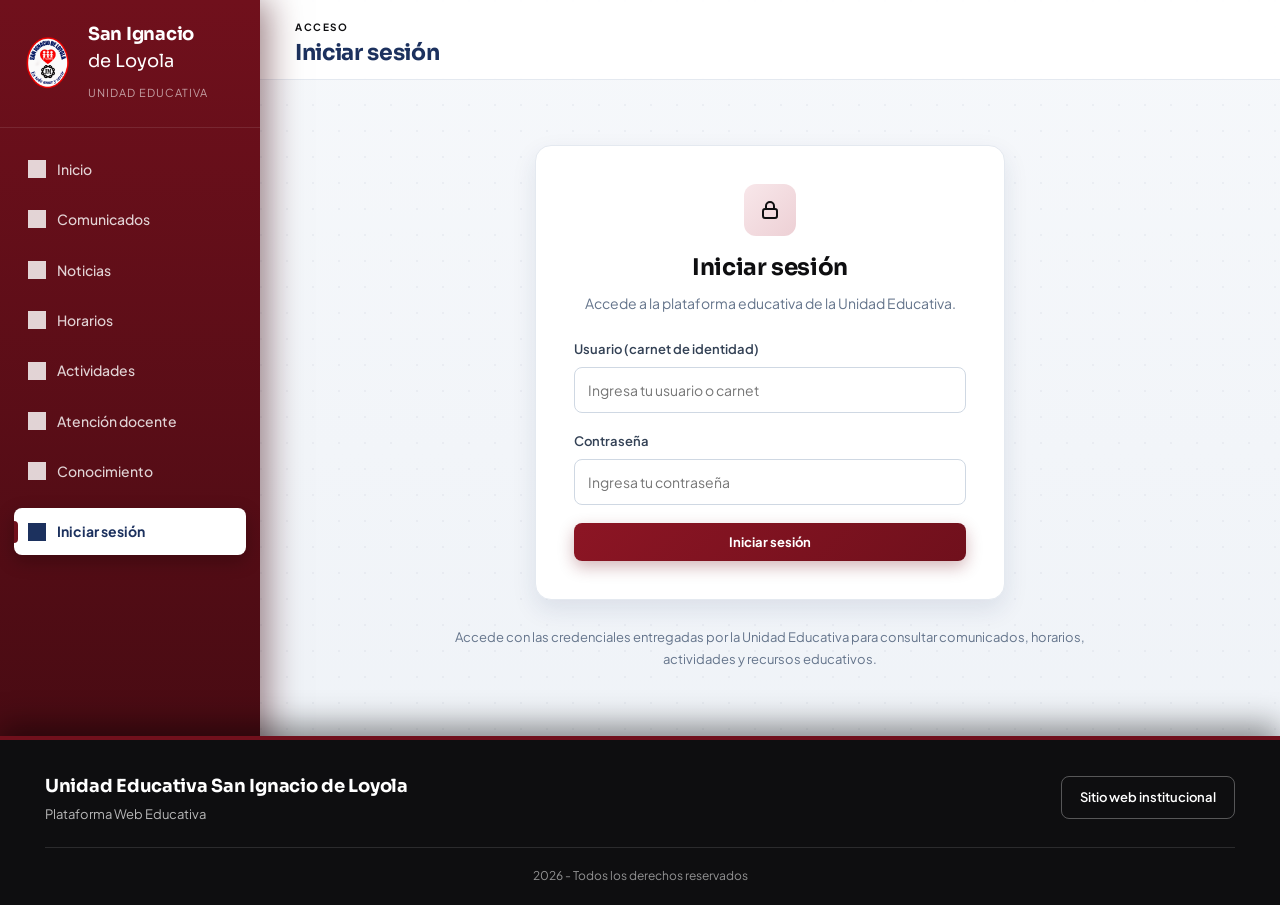
==== commit 6e97fc28: "Evita caché antigua en enlaces y redirecciones" ====
--- a/actividades.html
+++ b/actividades.html
@@ -12,7 +12,7 @@
     <link rel="preconnect" href="https://fonts.gstatic.com" crossorigin>
     <link href="https://fonts.googleapis.com/css2?family=Plus+Jakarta+Sans:wght@400;500;600;700;800&family=Sora:wght@600;700;800&display=swap" rel="stylesheet">
     <link rel="stylesheet" href="estilos.css">
-    <script src="sesion.js"></script>
+    <script src="sesion.js?v=20261021"></script>
     <noscript>
         <meta http-equiv="refresh" content="0;url=login.html">
     </noscript>
@@ -38,35 +38,35 @@
 
         <nav class="menu-lateral">
 
-            <a href="index.html">
+            <a href="index.html?v=20261021">
                 <span>Inicio</span>
             </a>
 
-            <a href="comunicados.html">
+            <a href="comunicados.html?v=20261021">
                 <span>Comunicados</span>
             </a>
 
-            <a href="noticias.html">
+            <a href="noticias.html?v=20261021">
                 <span>Noticias</span>
             </a>
 
-            <a href="horarios.html">
+            <a href="horarios.html?v=20261021">
                 <span>Horarios</span>
             </a>
 
-            <a href="actividades.html" class="activo">
+            <a href="actividades.html?v=20261021" class="activo">
                 <span>Actividades</span>
             </a>
 
-            <a href="docentes.html">
+            <a href="docentes.html?v=20261021">
                 <span>Atención docente</span>
             </a>
 
-            <a href="conocimiento.html">
+            <a href="conocimiento.html?v=20261021">
                 <span>Conocimiento</span>
             </a>
 
-            <a href="login.html" class="menu-login">
+            <a href="login.html?v=20261021" class="menu-login">
                 <span>Iniciar sesión</span>
             </a>
 
@@ -93,7 +93,7 @@
                 <button class="boton-icono" title="Notificaciones" aria-label="Notificaciones">
                 </button>
 
-                <a href="login.html" class="boton-acceso">
+                <a href="login.html?v=20261021" class="boton-acceso">
                     Iniciar sesión
                 </a>
 
@@ -122,7 +122,7 @@
 
                 <p class="aviso-sesion" id="aviso-sesion" hidden>
 
-                    <a href="login.html">Inicia sesión</a>
+                    <a href="login.html?v=20261021">Inicia sesión</a>
                     para publicar tareas, actividades y eventos.
 
                 </p>
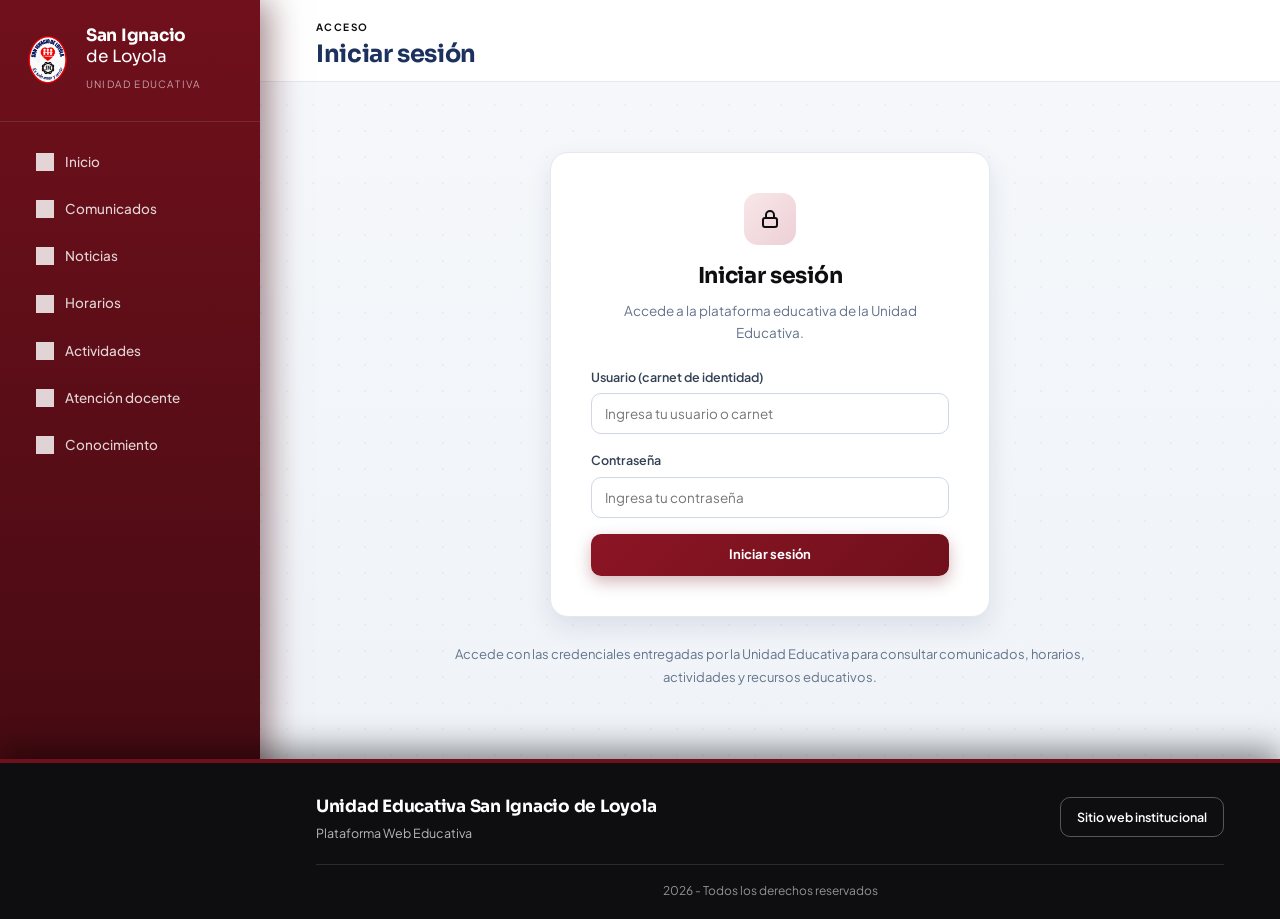
==== commit a00dd000: "Pulir diseño visual global" ====
--- a/actividades.html
+++ b/actividades.html
@@ -11,8 +11,8 @@
     <link rel="preconnect" href="https://fonts.googleapis.com">
     <link rel="preconnect" href="https://fonts.gstatic.com" crossorigin>
     <link href="https://fonts.googleapis.com/css2?family=Plus+Jakarta+Sans:wght@400;500;600;700;800&family=Sora:wght@600;700;800&display=swap" rel="stylesheet">
-    <link rel="stylesheet" href="estilos.css">
-    <script src="sesion.js?v=20261021"></script>
+    <link rel="stylesheet" href="estilos.css?v=20261021m">
+    <script src="sesion.js?v=20261021m"></script>
     <noscript>
         <meta http-equiv="refresh" content="0;url=login.html">
     </noscript>
@@ -38,35 +38,35 @@
 
         <nav class="menu-lateral">
 
-            <a href="index.html?v=20261021">
+            <a href="index.html?v=20261021m">
                 <span>Inicio</span>
             </a>
 
-            <a href="comunicados.html?v=20261021">
+            <a href="comunicados.html?v=20261021m">
                 <span>Comunicados</span>
             </a>
 
-            <a href="noticias.html?v=20261021">
+            <a href="noticias.html?v=20261021m">
                 <span>Noticias</span>
             </a>
 
-            <a href="horarios.html?v=20261021">
+            <a href="horarios.html?v=20261021m">
                 <span>Horarios</span>
             </a>
 
-            <a href="actividades.html?v=20261021" class="activo">
+            <a href="actividades.html?v=20261021m" class="activo">
                 <span>Actividades</span>
             </a>
 
-            <a href="docentes.html?v=20261021">
+            <a href="docentes.html?v=20261021m">
                 <span>Atención docente</span>
             </a>
 
-            <a href="conocimiento.html?v=20261021">
+            <a href="conocimiento.html?v=20261021m">
                 <span>Conocimiento</span>
             </a>
 
-            <a href="login.html?v=20261021" class="menu-login">
+            <a href="login.html?v=20261021m" class="menu-login">
                 <span>Iniciar sesión</span>
             </a>
 
@@ -93,7 +93,7 @@
                 <button class="boton-icono" title="Notificaciones" aria-label="Notificaciones">
                 </button>
 
-                <a href="login.html?v=20261021" class="boton-acceso">
+                <a href="login.html?v=20261021m" class="boton-acceso">
                     Iniciar sesión
                 </a>
 
@@ -122,7 +122,7 @@
 
                 <p class="aviso-sesion" id="aviso-sesion" hidden>
 
-                    <a href="login.html?v=20261021">Inicia sesión</a>
+                    <a href="login.html?v=20261021m">Inicia sesión</a>
                     para publicar tareas, actividades y eventos.
 
                 </p>
--- a/estilos.css
+++ b/estilos.css
@@ -2440,3 +2440,819 @@
     font-weight: 800;
     letter-spacing: 0.5px;
 }
+
+/* =========================================
+   21. PULIDO VISUAL
+========================================= */
+
+:root {
+    --radio-sm: 10px;
+    --radio-md: 14px;
+    --radio-lg: 18px;
+}
+
+body {
+    font-size: 15.5px;
+    line-height: 1.65;
+}
+
+[hidden] {
+    display: none !important;
+}
+
+/* Barra lateral */
+.marca {
+    padding: 26px 22px;
+    gap: 12px;
+}
+
+.logo-circular {
+    width: 52px;
+    height: 52px;
+    margin-right: 0;
+}
+
+.nombre-colegio h1,
+.nombre-colegio p {
+    font-size: 17px;
+    line-height: 1.15;
+}
+
+.nombre-colegio span {
+    font-size: 10px;
+    letter-spacing: 0.12em;
+}
+
+.menu-lateral {
+    flex: 1;
+    gap: 3px;
+    padding: 18px 22px 20px;
+    overflow-y: auto;
+}
+
+.menu-lateral a {
+    padding: 11px 14px;
+    font-size: 13.5px;
+    border-radius: 10px;
+}
+
+.menu-lateral a:hover {
+    transform: none;
+}
+
+.menu-lateral a.activo::after {
+    width: 3px;
+    height: 20px;
+}
+
+.menu-login {
+    margin-top: auto;
+}
+
+/* Barra superior */
+.barra-superior {
+    min-height: 76px;
+    height: auto;
+    padding: 12px clamp(20px, 4.5vw, 56px);
+    gap: 18px;
+}
+
+.pequeno-titulo {
+    font-size: 10px;
+    letter-spacing: 0.14em;
+}
+
+.barra-superior h2 {
+    font-size: clamp(20px, 2vw, 24px);
+    margin-top: 2px;
+}
+
+.barra-superior h2.nombre-escuela {
+    font-size: clamp(18px, 1.8vw, 20px);
+}
+
+.acciones-superior {
+    gap: 10px;
+    flex-wrap: wrap;
+    justify-content: flex-end;
+}
+
+.boton-icono {
+    width: 40px;
+    height: 40px;
+}
+
+.usuario-activo {
+    padding: 7px 14px;
+    font-size: 12.5px;
+}
+
+.boton-salir {
+    padding: 9px 14px;
+    font-size: 11.5px;
+}
+
+/* Botones */
+.boton-acceso,
+.boton-tarjeta,
+.boton-ingresar,
+.boton-principal {
+    display: inline-flex;
+    align-items: center;
+    justify-content: center;
+    min-height: 42px;
+    padding: 0 20px;
+    border-radius: 10px;
+    font-size: 13px;
+    line-height: 1.2;
+    text-align: center;
+}
+
+.boton-principal {
+    min-height: 46px;
+    padding: 0 24px;
+    font-size: 14px;
+}
+
+.boton-acceso:hover,
+.boton-tarjeta:hover,
+.boton-ingresar:hover,
+.boton-principal:hover {
+    transform: translateY(-1px);
+}
+
+.boton-cerrar,
+.boton-cancelar,
+.boton-salir,
+.turno-gestionar {
+    display: inline-flex;
+    align-items: center;
+    justify-content: center;
+    min-height: 38px;
+    line-height: 1.2;
+}
+
+/* Portada */
+.hero {
+    min-height: clamp(420px, 52vh, 520px);
+    padding: clamp(44px, 6vw, 72px) clamp(20px, 4.5vw, 56px);
+}
+
+.hero-contenido {
+    max-width: 700px;
+}
+
+.hero h1 {
+    font-size: clamp(34px, 4.4vw, 52px);
+    line-height: 1.12;
+    margin-bottom: 10px;
+}
+
+.hero h2 {
+    font-size: clamp(17px, 1.7vw, 20px);
+    margin-bottom: 18px;
+}
+
+.hero-texto {
+    max-width: 600px;
+    margin-bottom: 28px;
+    font-size: clamp(14px, 1.4vw, 16px);
+    line-height: 1.75;
+}
+
+/* Secciones y títulos */
+section {
+    padding: clamp(46px, 5.5vw, 72px) clamp(20px, 4.5vw, 56px);
+}
+
+.seccion {
+    max-width: 1180px;
+}
+
+.titulo-seccion {
+    margin-bottom: clamp(24px, 3vw, 34px);
+}
+
+.titulo-seccion span {
+    gap: 9px;
+    margin-bottom: 8px;
+    font-size: 11px;
+    letter-spacing: 0.16em;
+}
+
+.titulo-seccion span::before {
+    width: 22px;
+    height: 1.5px;
+}
+
+.titulo-seccion h2 {
+    margin-bottom: 6px;
+    font-size: clamp(26px, 2.7vw, 32px);
+}
+
+.titulo-seccion p {
+    max-width: 620px;
+    font-size: 14.5px;
+    line-height: 1.65;
+}
+
+.subtitulo-seccion {
+    margin-bottom: 24px;
+}
+
+/* Tarjetas y listados */
+.tarjetas,
+.actividades,
+.noticias,
+.pdf-grid,
+.fundadores,
+.plantel-grid {
+    gap: 20px;
+}
+
+.tarjetas,
+.actividades,
+.pdf-grid,
+.fundadores {
+    grid-template-columns: repeat(auto-fit, minmax(280px, 1fr));
+}
+
+.plantel-grid {
+    grid-template-columns: repeat(auto-fit, minmax(300px, 1fr));
+}
+
+.tarjeta,
+.noticia,
+.pdf-card,
+.fundador,
+.tarjeta-grande {
+    padding: 26px;
+}
+
+.tarjeta,
+.noticia,
+.pdf-card,
+.fundador {
+    display: flex;
+    flex-direction: column;
+}
+
+.tarjeta h3,
+.noticia h3,
+.pdf-card h3,
+.fundador h3 {
+    font-size: 18px;
+    line-height: 1.35;
+}
+
+.tarjeta p,
+.noticia p,
+.fundador p {
+    line-height: 1.65;
+}
+
+.tarjeta:hover,
+.noticia:hover,
+.pdf-card:hover,
+.fundador:hover {
+    transform: translateY(-2px);
+}
+
+.pdf-acciones {
+    margin-top: auto;
+    padding-top: 4px;
+    gap: 8px;
+}
+
+.pdf-card h3 {
+    font-size: 16.5px;
+}
+
+.pdf-card p {
+    margin-bottom: 18px;
+    font-size: 12.5px;
+    line-height: 1.6;
+}
+
+.lista-items {
+    gap: 10px;
+    margin-top: 16px;
+}
+
+.item {
+    padding: 15px 16px;
+    border-left-width: 3px;
+    border-radius: 10px;
+}
+
+.item h4 {
+    padding-right: 124px;
+    font-size: 14.5px;
+    line-height: 1.4;
+}
+
+.item p {
+    font-size: 13px;
+    line-height: 1.6;
+}
+
+.item-fecha {
+    margin-top: 7px;
+    padding: 2px 10px;
+    font-size: 11px;
+}
+
+.item-meta {
+    margin-top: 6px;
+    font-size: 10.5px;
+}
+
+.item-acciones {
+    top: 10px;
+    right: 10px;
+    gap: 5px;
+}
+
+.item-editar,
+.item-eliminar {
+    padding: 5px 9px;
+    border-radius: 6px;
+    font-size: 10.5px;
+}
+
+/* Tablas y horarios */
+.tabla-contenedor {
+    border-radius: 12px;
+    -webkit-overflow-scrolling: touch;
+}
+
+table {
+    min-width: 600px;
+}
+
+th {
+    padding: 12px 14px;
+    font-size: 11px;
+    letter-spacing: 0.03em;
+}
+
+td {
+    padding: 12px 14px;
+    font-size: 12.5px;
+    line-height: 1.5;
+}
+
+tr:last-child td {
+    border-bottom: none;
+}
+
+.leyenda-materias {
+    gap: 6px;
+    margin-bottom: 24px;
+    padding: 16px 18px;
+}
+
+.materia-chip {
+    padding: 4px 11px;
+    font-size: 11.5px;
+}
+
+.horario-curso {
+    margin-bottom: 24px;
+    padding: 24px;
+}
+
+.horario-curso h3 {
+    margin-bottom: 14px;
+    font-size: 19px;
+}
+
+.horario-turno {
+    margin-top: 20px;
+}
+
+.turno-cabecera {
+    margin-bottom: 10px;
+}
+
+.turno-titulo {
+    padding: 6px 14px;
+    font-size: 11.5px;
+}
+
+.turno-gestionar {
+    padding: 8px 14px;
+}
+
+/* Formularios */
+.login {
+    max-width: 440px;
+    padding: clamp(30px, 4vw, 40px);
+}
+
+.login h2 {
+    font-size: 22px;
+}
+
+.login > p {
+    margin-bottom: 22px;
+    font-size: 13.5px;
+}
+
+.login label,
+.campo label {
+    margin-bottom: 6px;
+    font-size: 12.5px;
+}
+
+.login input,
+.campo input,
+.campo select,
+.campo textarea {
+    padding: 11px 13px;
+    border-radius: 10px;
+    font-size: 13.5px;
+}
+
+.login input {
+    margin-bottom: 16px;
+}
+
+.panel-publicar {
+    margin-bottom: 22px;
+    padding: 24px;
+}
+
+#form-publicar {
+    gap: 14px;
+}
+
+.campo textarea {
+    min-height: 96px;
+}
+
+/* Pestañas y visor */
+.tabs {
+    gap: 4px;
+    flex-wrap: nowrap;
+    overflow-x: auto;
+    scrollbar-width: none;
+}
+
+.tabs::-webkit-scrollbar {
+    display: none;
+}
+
+.tab {
+    flex: 0 0 auto;
+    padding: 12px 18px;
+    font-size: 14px;
+    white-space: nowrap;
+}
+
+.pdf-acciones .boton-tarjeta,
+.pdf-acciones .boton-cerrar {
+    min-height: 38px;
+}
+
+.visor-pdf {
+    margin-top: 26px;
+}
+
+.visor-encabezado {
+    padding: 14px 18px;
+}
+
+.visor-pdf iframe {
+    height: clamp(420px, 68vh, 720px);
+}
+
+/* Historia e identidad */
+.linea-tiempo {
+    max-width: 800px;
+}
+
+.linea-tiempo::before {
+    left: 18px;
+    width: 3px;
+}
+
+.linea-tiempo li {
+    padding: 0 0 26px 48px;
+}
+
+.linea-tiempo li::before {
+    left: 8px;
+    width: 15px;
+    height: 15px;
+    border-width: 2px;
+}
+
+.linea-tiempo h3 {
+    font-size: 16px;
+}
+
+.linea-tiempo p {
+    font-size: 13.5px;
+}
+
+.destacado-identidad {
+    padding: clamp(36px, 5vw, 52px) clamp(24px, 5vw, 48px);
+}
+
+.destacado-identidad h2 {
+    font-size: clamp(26px, 3vw, 34px);
+}
+
+.destacado-identidad p {
+    font-size: 14.5px;
+}
+
+/* Plantel docente */
+.docente-card {
+    padding: 20px;
+}
+
+.docente-card:hover {
+    transform: translateY(-2px);
+}
+
+.docente-cabecera {
+    gap: 12px;
+    padding-bottom: 14px;
+    margin-bottom: 14px;
+}
+
+.docente-avatar {
+    width: 68px;
+    height: 68px;
+}
+
+.docente-nombre {
+    font-size: 15.5px;
+}
+
+.docente-cargo {
+    font-size: 11.5px;
+}
+
+.docente-dia {
+    grid-template-columns: 64px 1fr;
+    gap: 8px;
+}
+
+.docente-dia-label {
+    font-size: 9.5px;
+}
+
+.docente-curso {
+    padding: 3px 8px;
+    font-size: 10.5px;
+}
+
+.docente-materias {
+    margin-bottom: 14px;
+}
+
+.docente-editar {
+    margin-top: 14px;
+    padding: 8px 12px;
+}
+
+/* Pie de página */
+footer {
+    padding: 34px clamp(22px, 4.5vw, 56px) 18px;
+}
+
+.pie-contenido {
+    gap: 20px;
+    margin-left: var(--ancho-menu);
+    padding-bottom: 20px;
+}
+
+.pie-marca h3 {
+    font-size: 17px;
+}
+
+.pie-marca p {
+    font-size: 12.5px;
+}
+
+.pie-enlace a {
+    padding: 9px 16px;
+    font-size: 12.5px;
+}
+
+.pie-inferior {
+    margin-left: var(--ancho-menu);
+    padding-top: 16px;
+}
+
+/* Modales */
+.modal-cabecera,
+.modal-pie {
+    padding: 16px 20px;
+}
+
+.modal-cuerpo {
+    padding: 18px 20px;
+}
+
+@media (max-width: 750px) {
+
+    .marca {
+        justify-content: flex-start;
+        padding: 16px 20px;
+        gap: 10px;
+    }
+
+    .logo-circular {
+        width: 44px;
+        height: 44px;
+    }
+
+    .nombre-colegio h1,
+    .nombre-colegio p {
+        font-size: 15.5px;
+    }
+
+    .nombre-colegio span {
+        font-size: 9px;
+    }
+
+    .menu-lateral {
+        flex: initial;
+        flex-direction: row;
+        flex-wrap: nowrap;
+        justify-content: flex-start;
+        gap: 2px;
+        padding: 10px 20px 12px;
+        overflow-x: auto;
+        overflow-y: hidden;
+        scrollbar-width: none;
+    }
+
+    .menu-lateral::-webkit-scrollbar {
+        display: none;
+    }
+
+    .menu-lateral a {
+        flex: 0 0 auto;
+        padding: 8px 11px;
+        font-size: 12px;
+        white-space: nowrap;
+    }
+
+    .menu-login {
+        margin-top: 0;
+    }
+
+    .barra-superior {
+        min-height: 64px;
+        padding: 13px 20px;
+        gap: 12px;
+        flex-wrap: wrap;
+    }
+
+    .barra-superior h2 {
+        font-size: 19px;
+    }
+
+    .acciones-superior {
+        margin-left: auto;
+        gap: 8px;
+    }
+
+    .usuario-activo {
+        padding: 7px 11px;
+        font-size: 11.5px;
+    }
+
+    .boton-salir {
+        padding: 8px 11px;
+        font-size: 11px;
+    }
+
+    section {
+        padding: 42px 20px;
+    }
+
+    .hero {
+        min-height: 400px;
+        padding: 44px 20px;
+    }
+
+    .hero h1 {
+        font-size: clamp(30px, 8vw, 38px);
+    }
+
+    .hero h2 {
+        font-size: 17px;
+    }
+
+    .login {
+        padding: 30px 22px;
+    }
+
+    .tarjetas,
+    .actividades,
+    .noticias,
+    .fundadores,
+    .pdf-grid {
+        grid-template-columns: 1fr;
+    }
+
+    .boton-acceso {
+        min-height: 38px;
+        padding: 0 14px;
+        font-size: 12px;
+    }
+
+    .tarjeta,
+    .noticia,
+    .pdf-card,
+    .fundador,
+    .tarjeta-grande {
+        padding: 22px;
+    }
+
+    .item {
+        padding: 14px;
+    }
+
+    .item h4 {
+        padding-right: 0;
+    }
+
+    .item-acciones {
+        position: static;
+        margin-top: 10px;
+        justify-content: flex-end;
+    }
+
+    .visor-acciones {
+        width: 100%;
+        justify-content: flex-end;
+    }
+
+    .visor-pdf iframe {
+        height: 62vh;
+        min-height: 360px;
+    }
+
+    footer {
+        padding: 30px 20px 18px;
+    }
+
+    .pie-contenido {
+        align-items: flex-start;
+        gap: 16px;
+    }
+
+    .plantel-grid {
+        grid-template-columns: 1fr;
+        gap: 16px;
+    }
+}
+
+@media (min-width: 1200px) {
+    .fundadores {
+        grid-template-columns: repeat(4, 1fr);
+    }
+}
+
+@media (max-width: 480px) {
+
+    .barra-superior h2 {
+        font-size: 17px;
+    }
+
+    .pequeno-titulo {
+        display: none;
+    }
+
+    .acciones-superior {
+        gap: 6px;
+    }
+
+    .menu-lateral a {
+        padding: 8px 10px;
+        font-size: 11.5px;
+    }
+
+    .hero {
+        min-height: 380px;
+    }
+
+    .hero h1 {
+        font-size: 30px;
+    }
+
+    .destacado-identidad {
+        padding: 34px 22px;
+    }
+
+    .destacado-identidad h2 {
+        font-size: 25px;
+    }
+}
